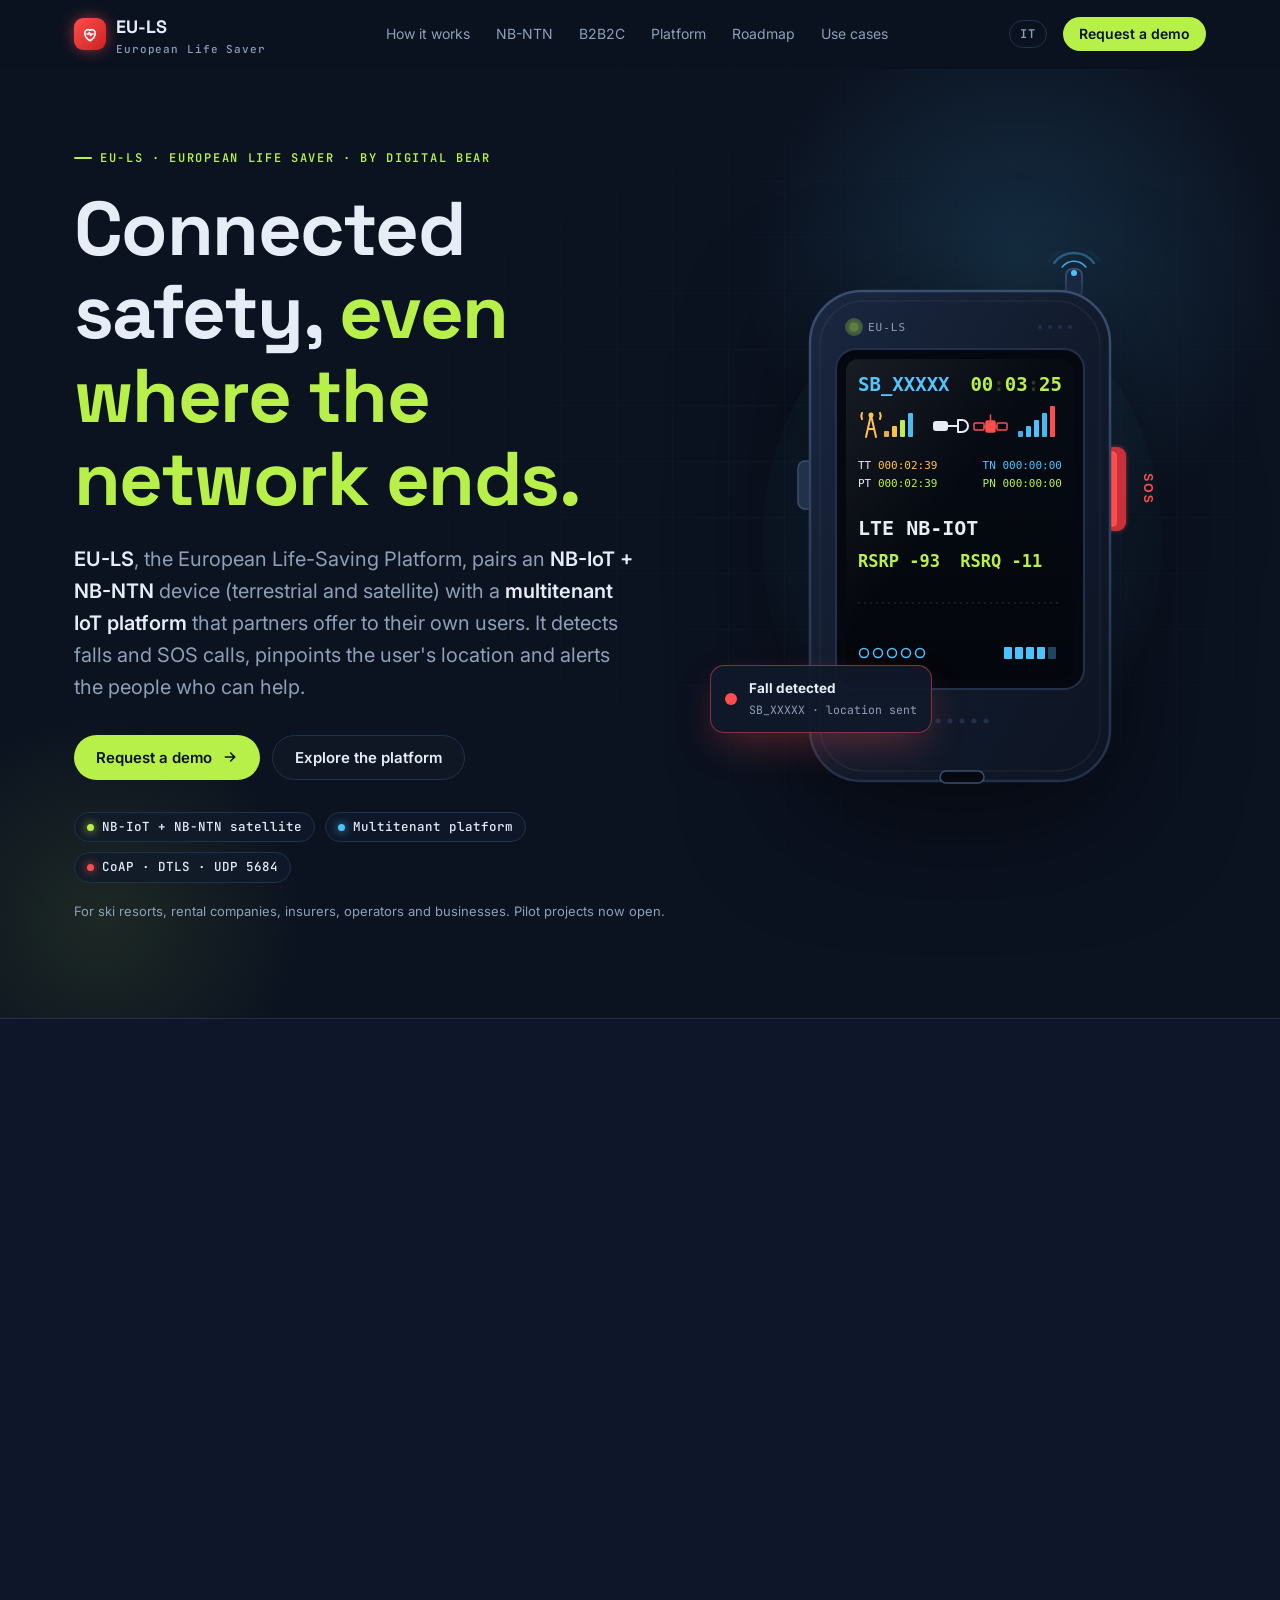
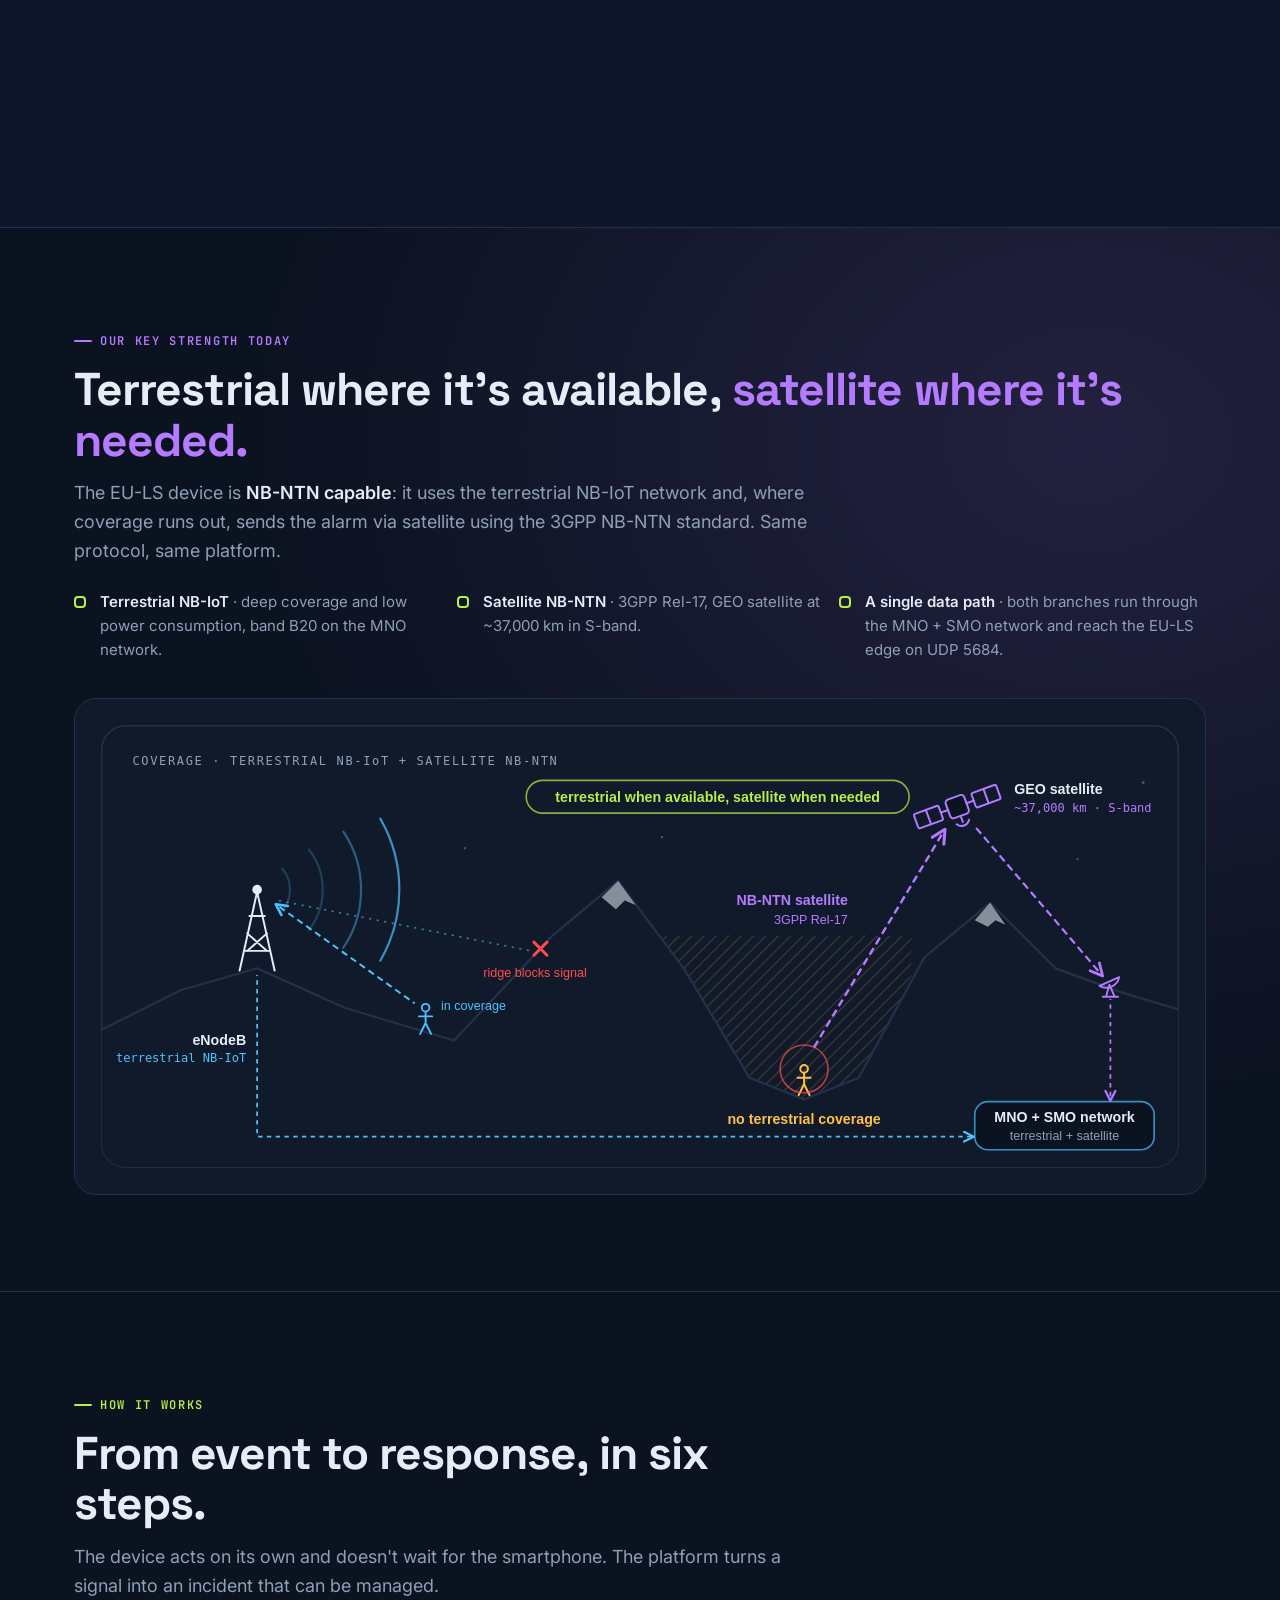
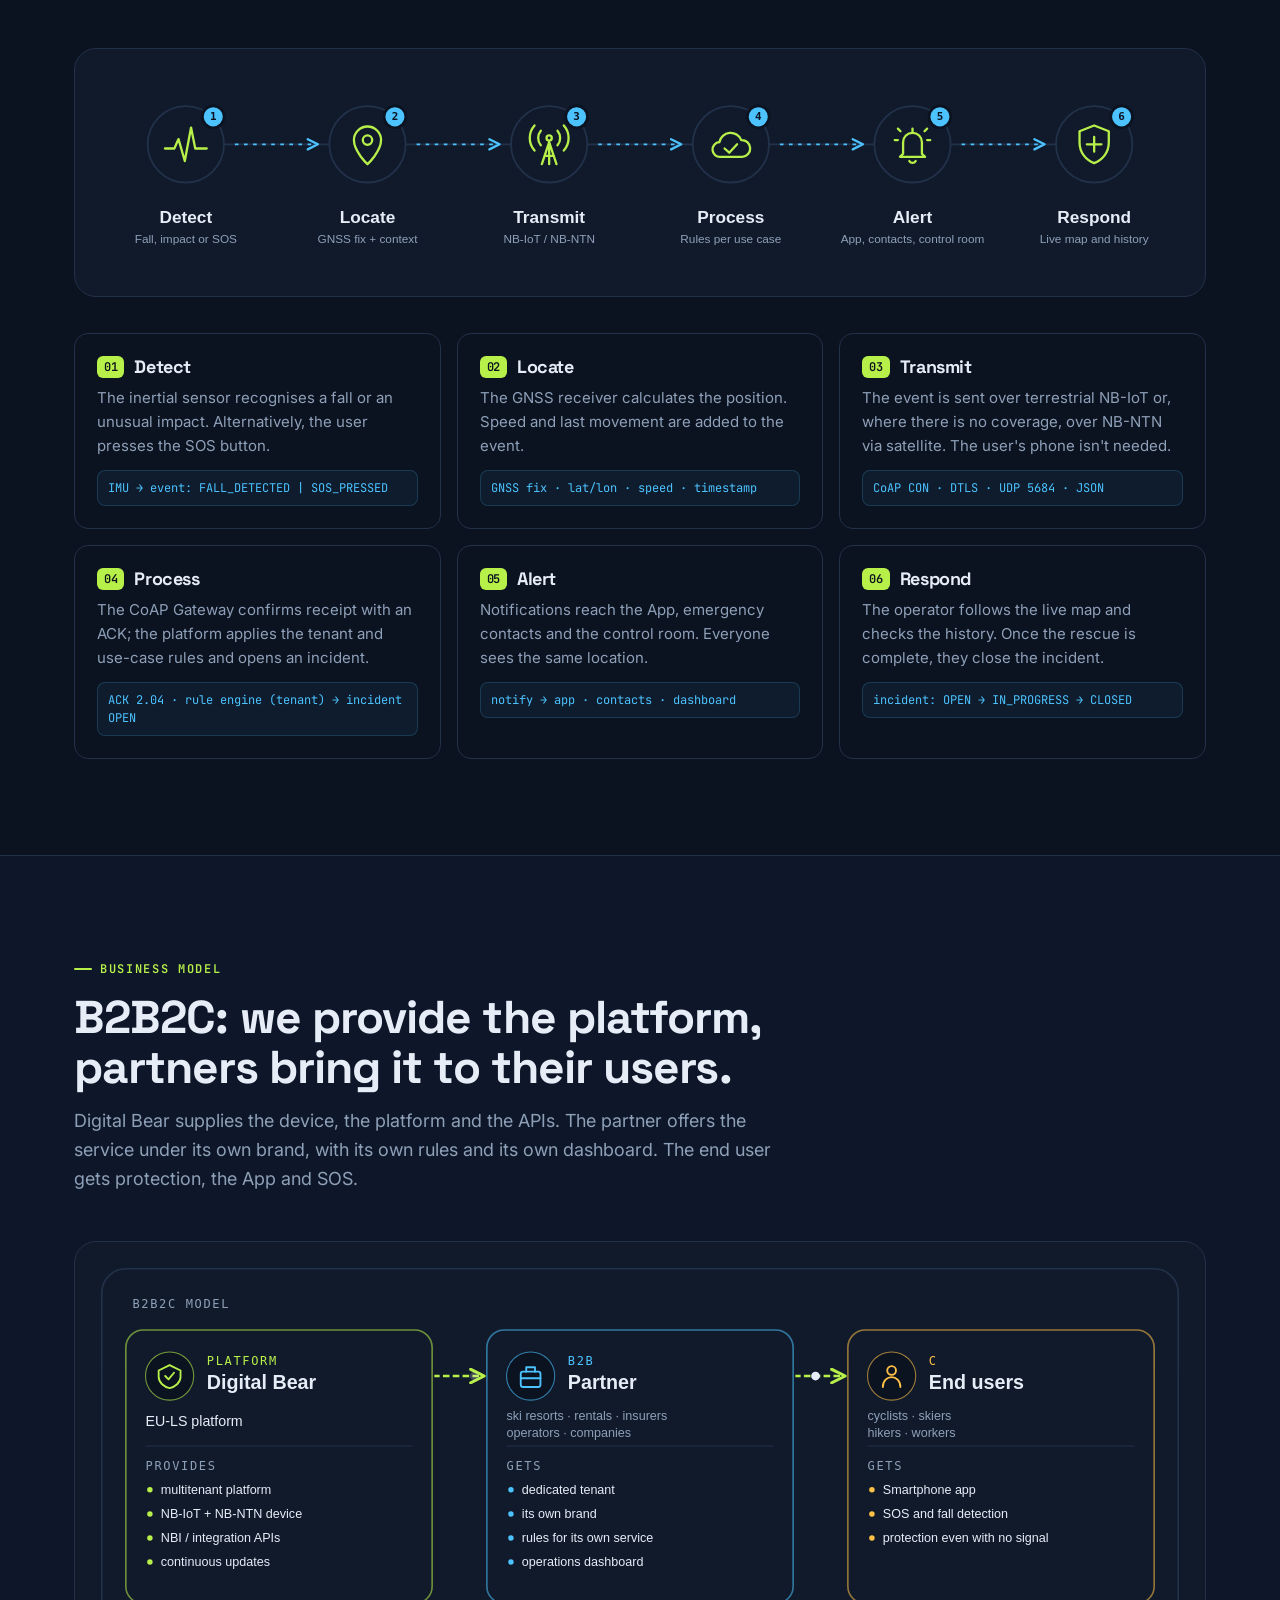
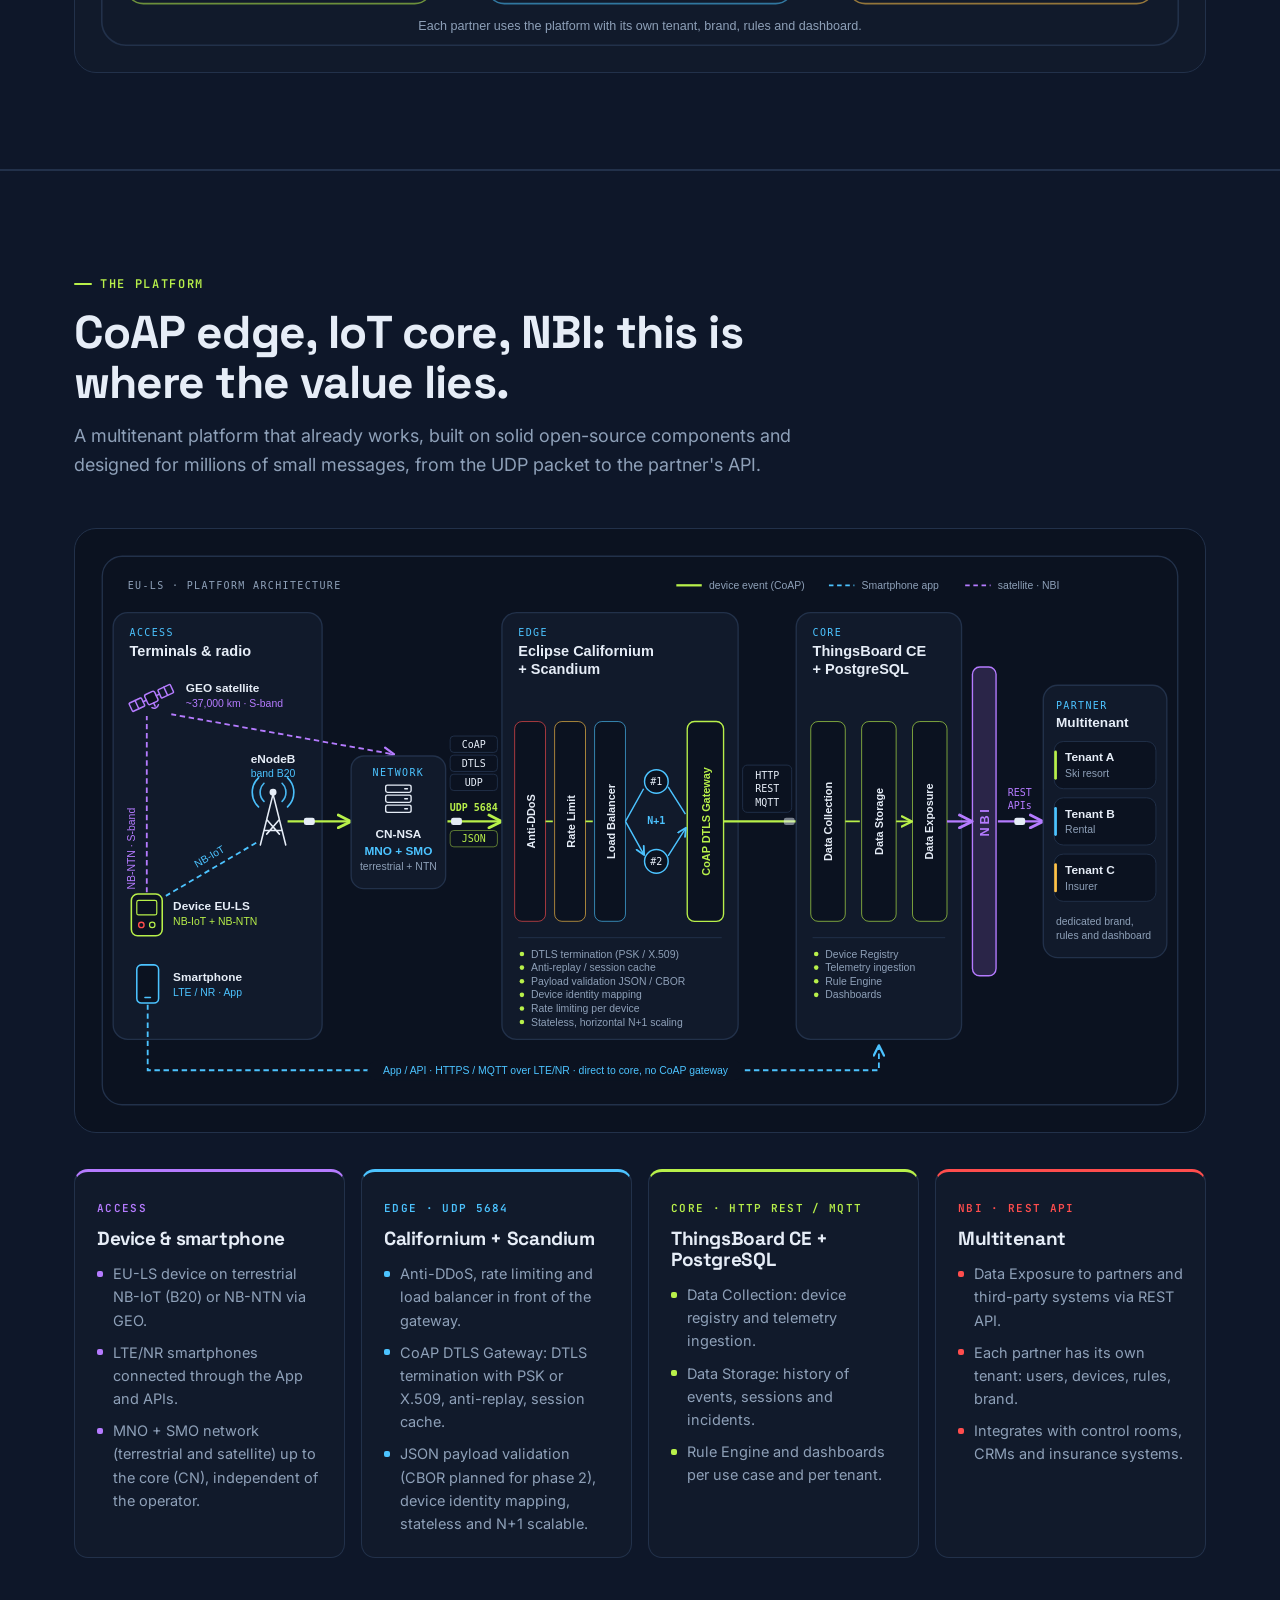
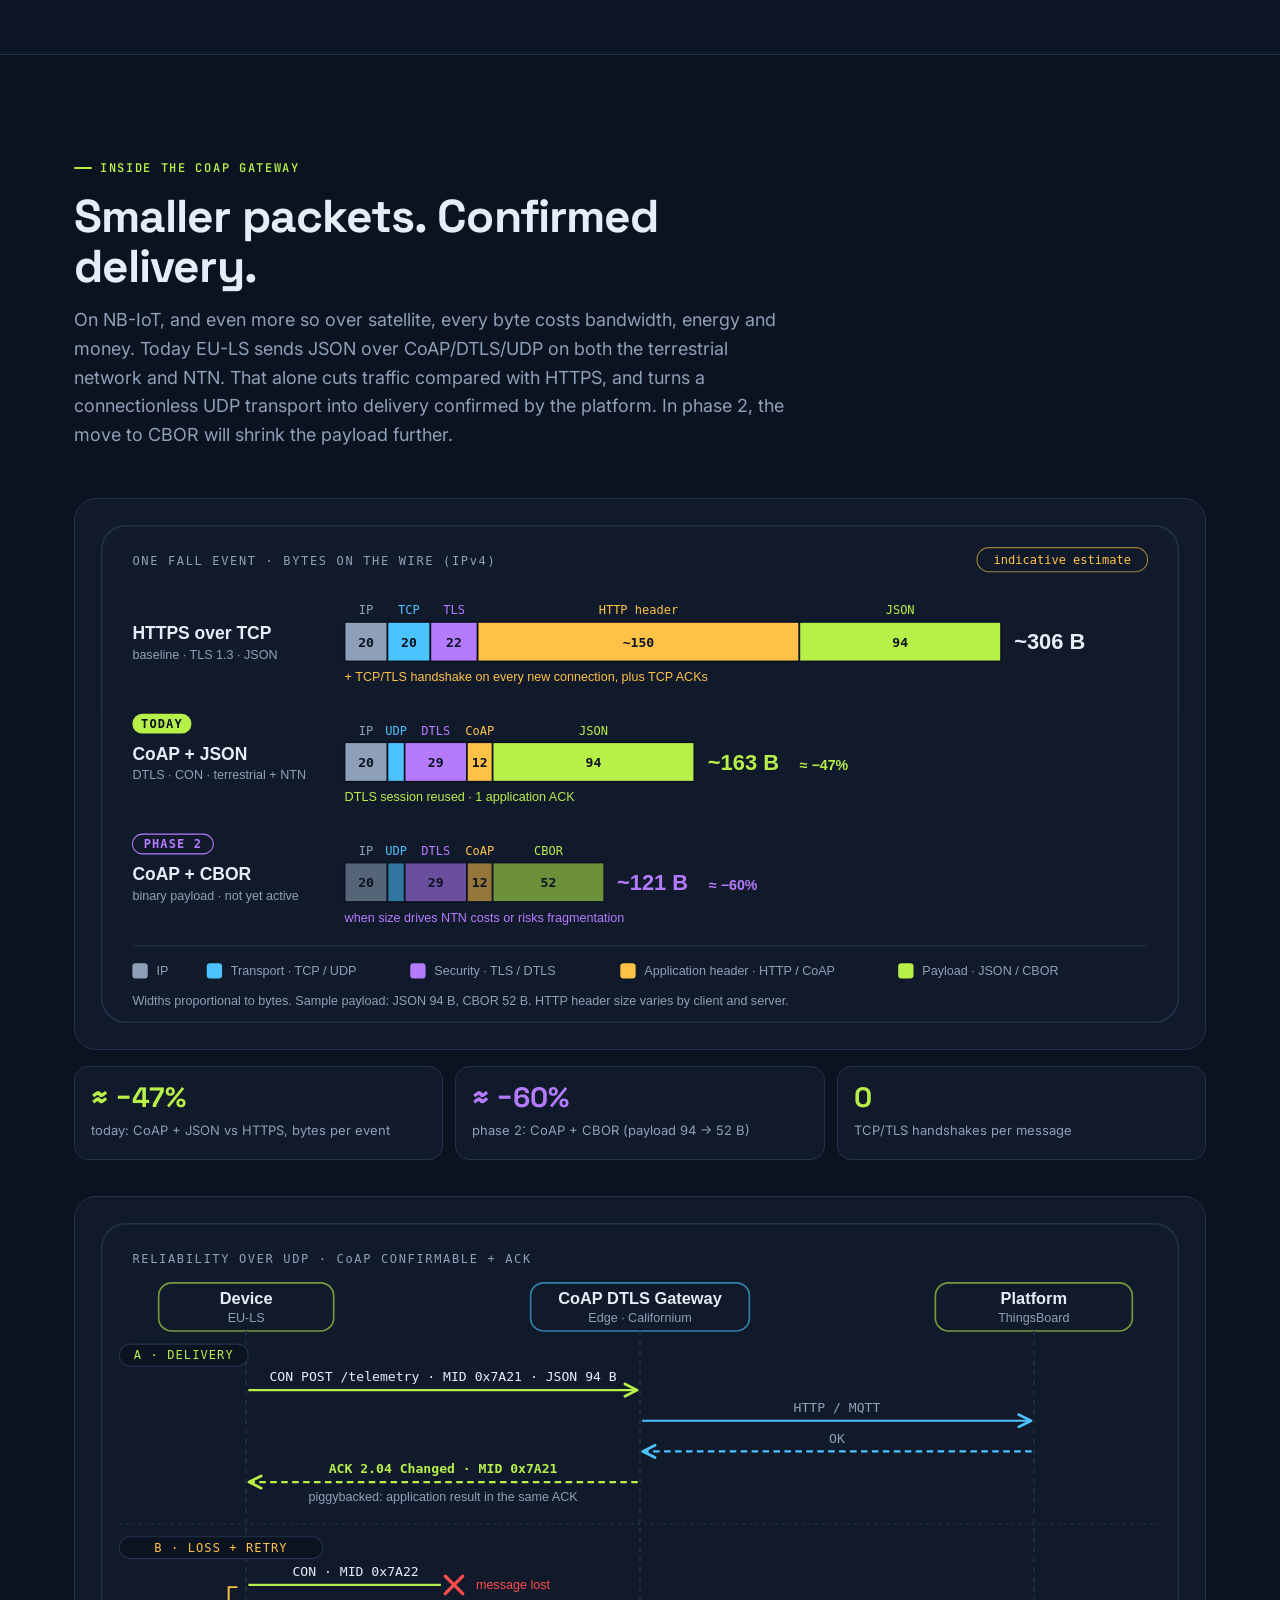
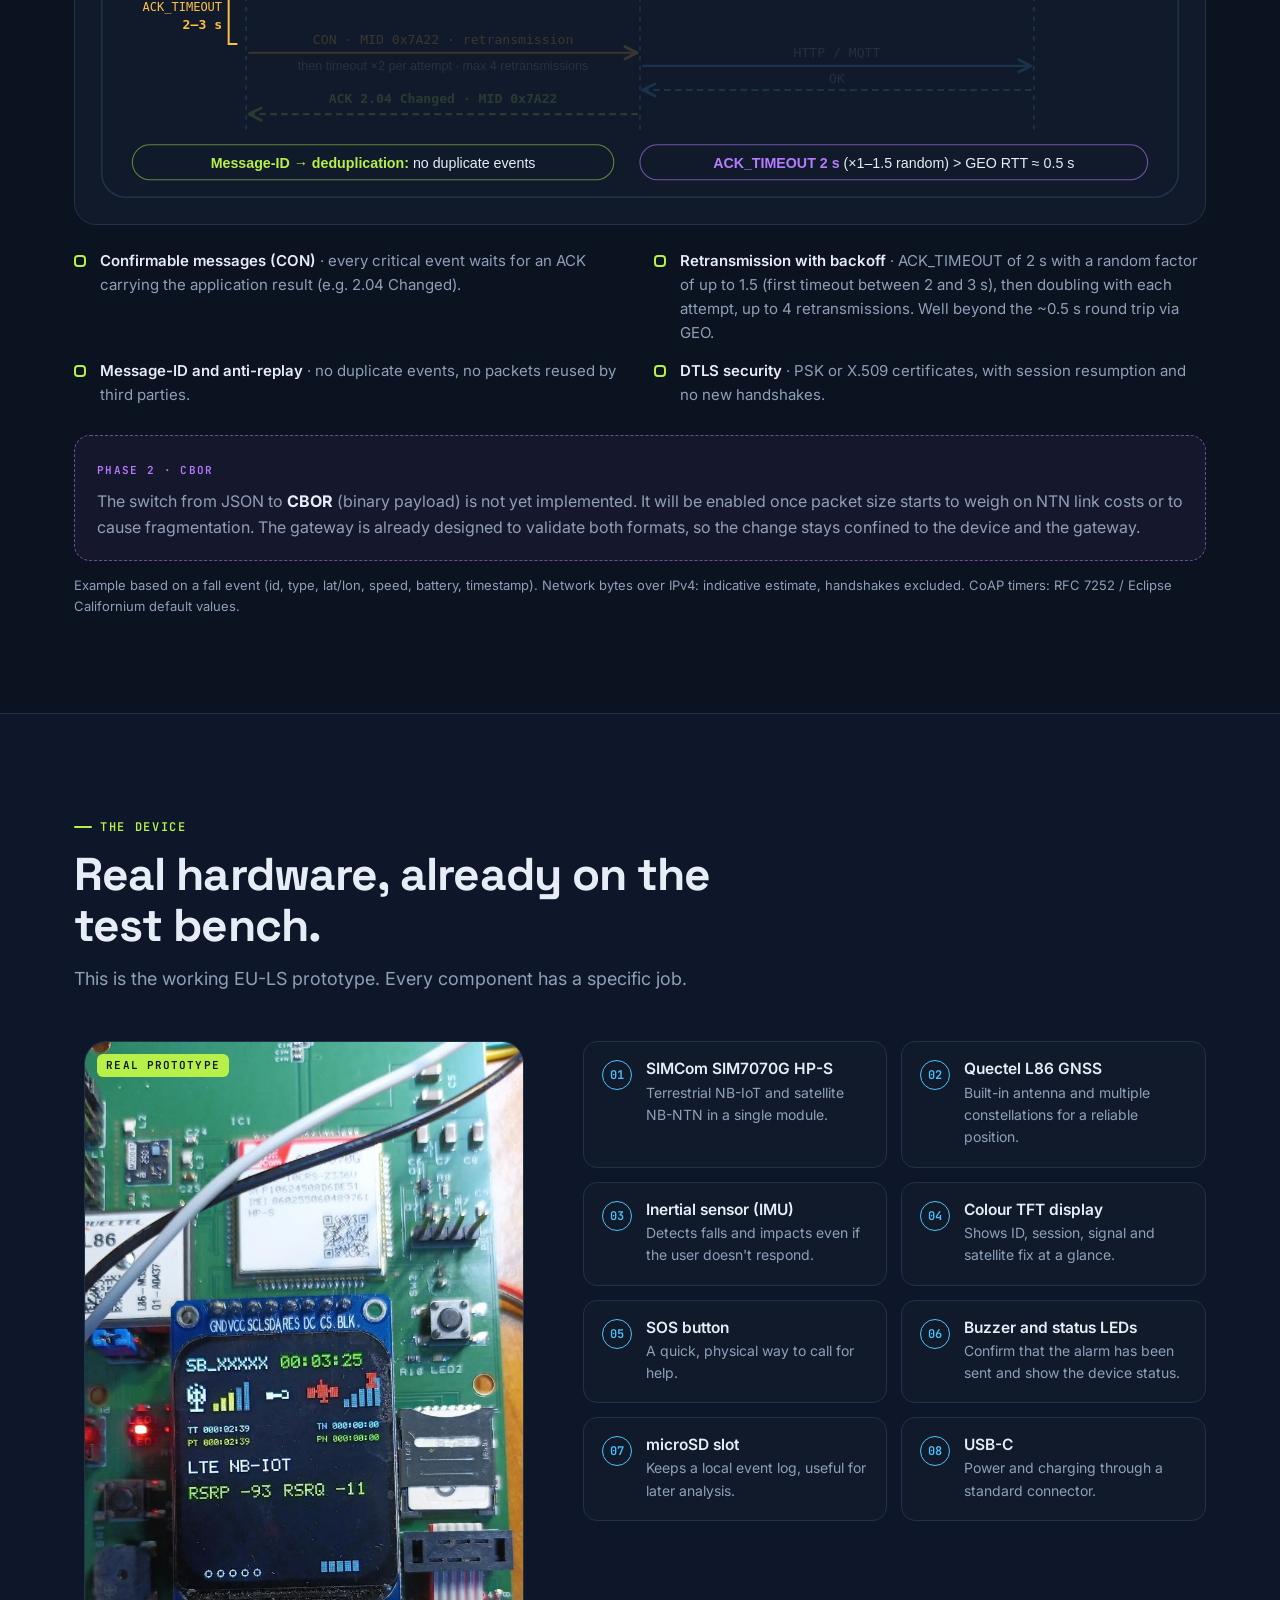
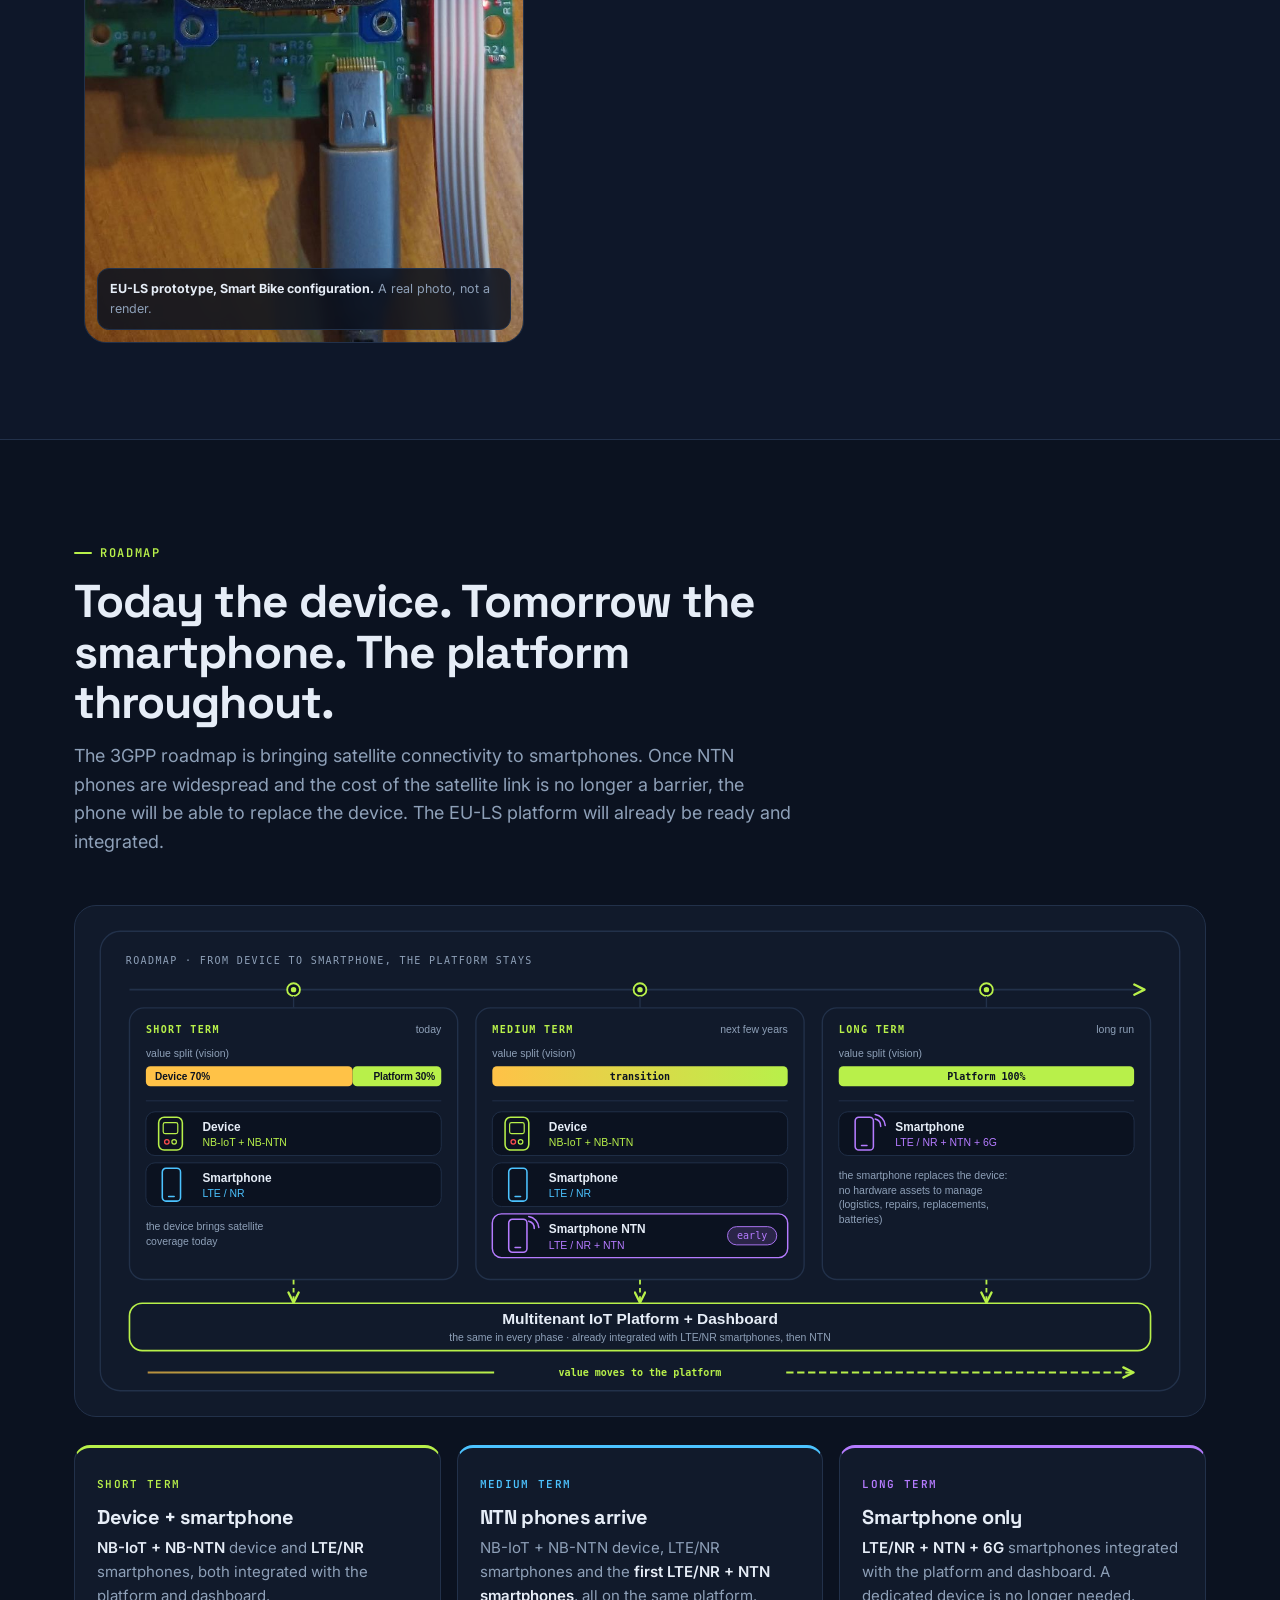
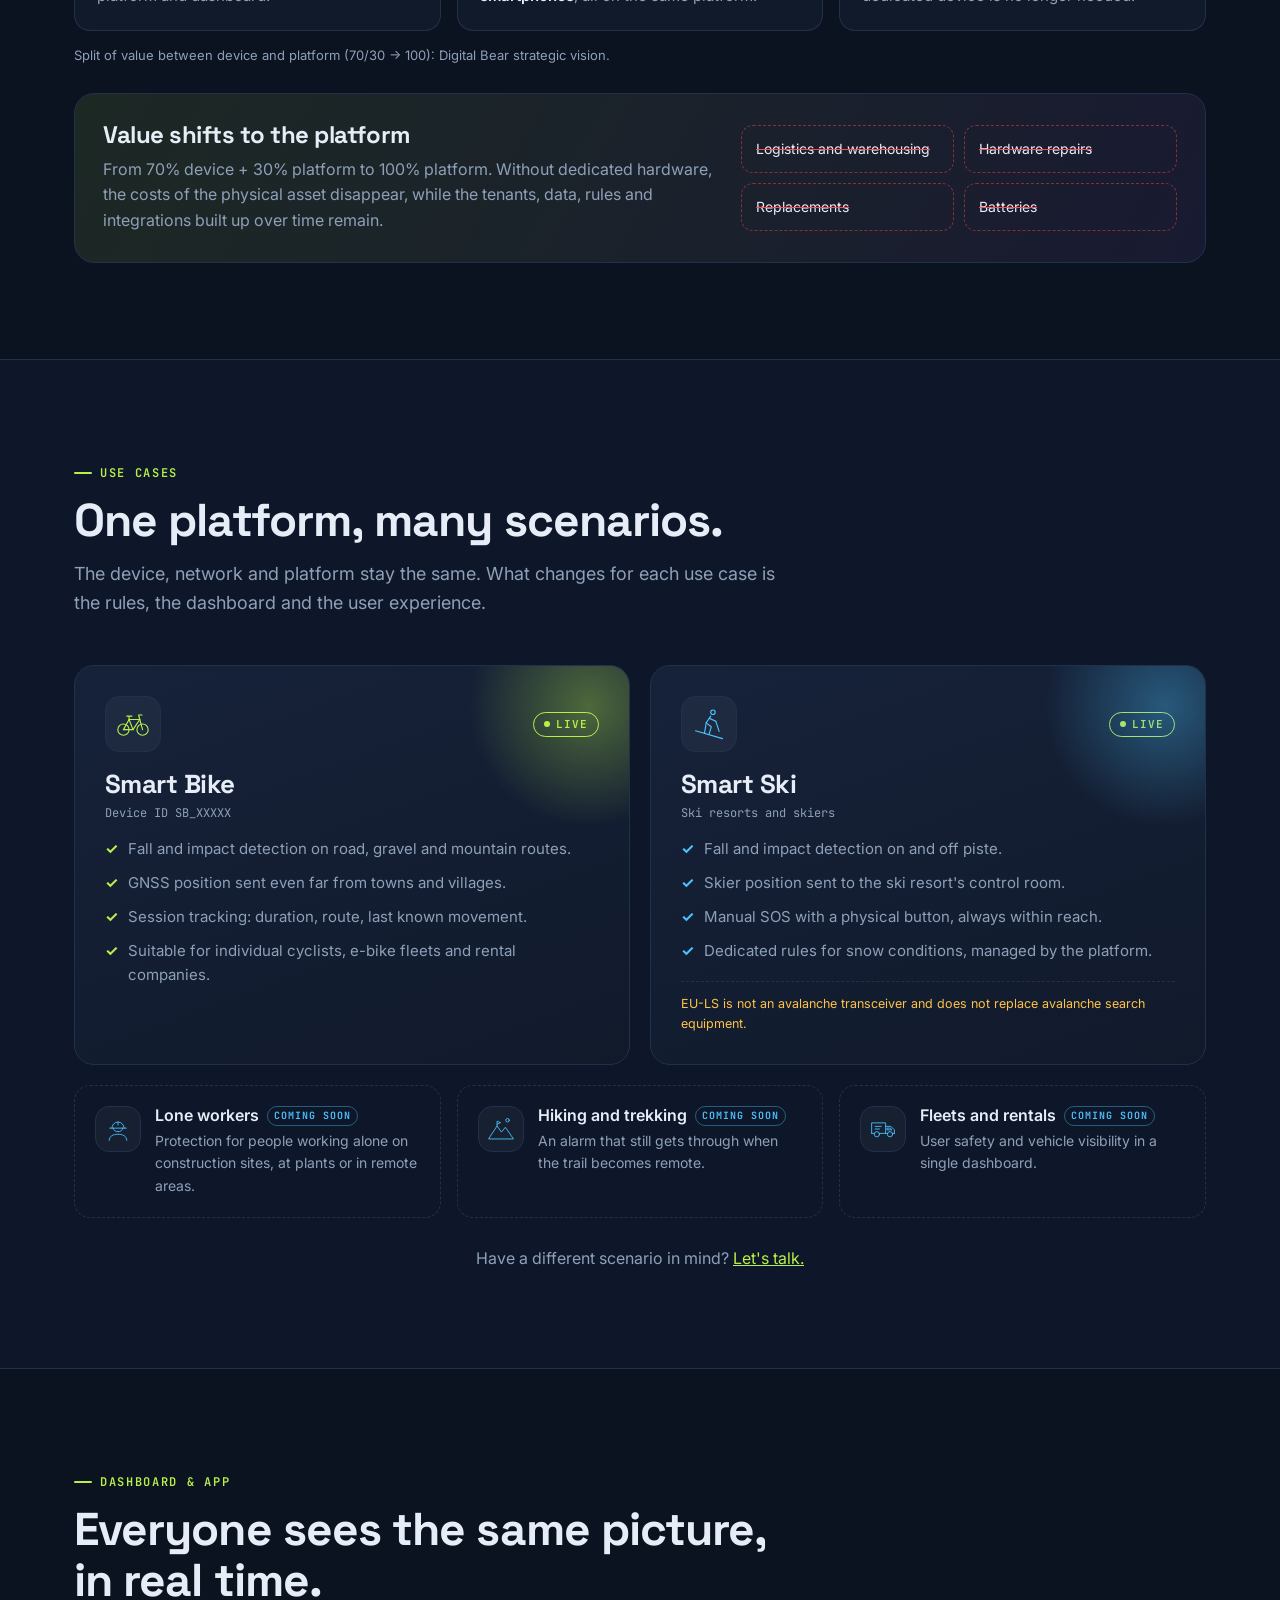
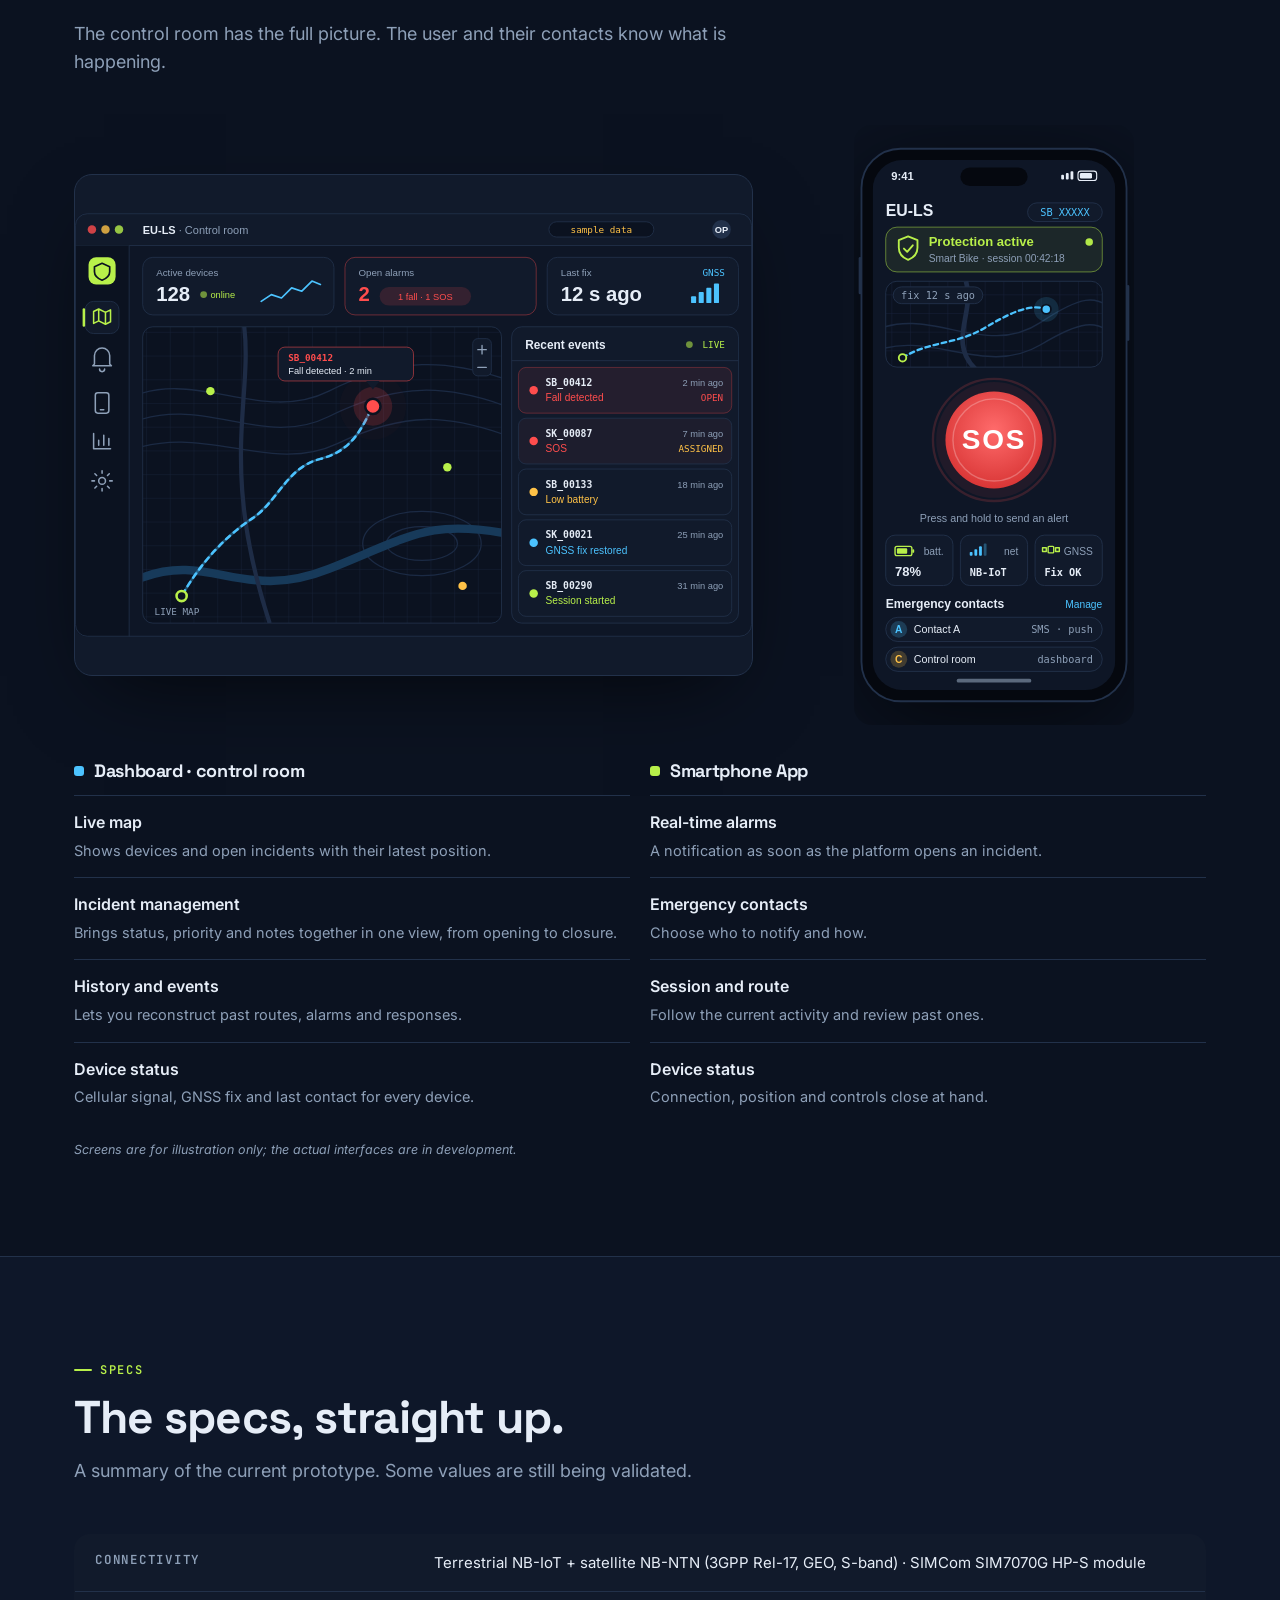
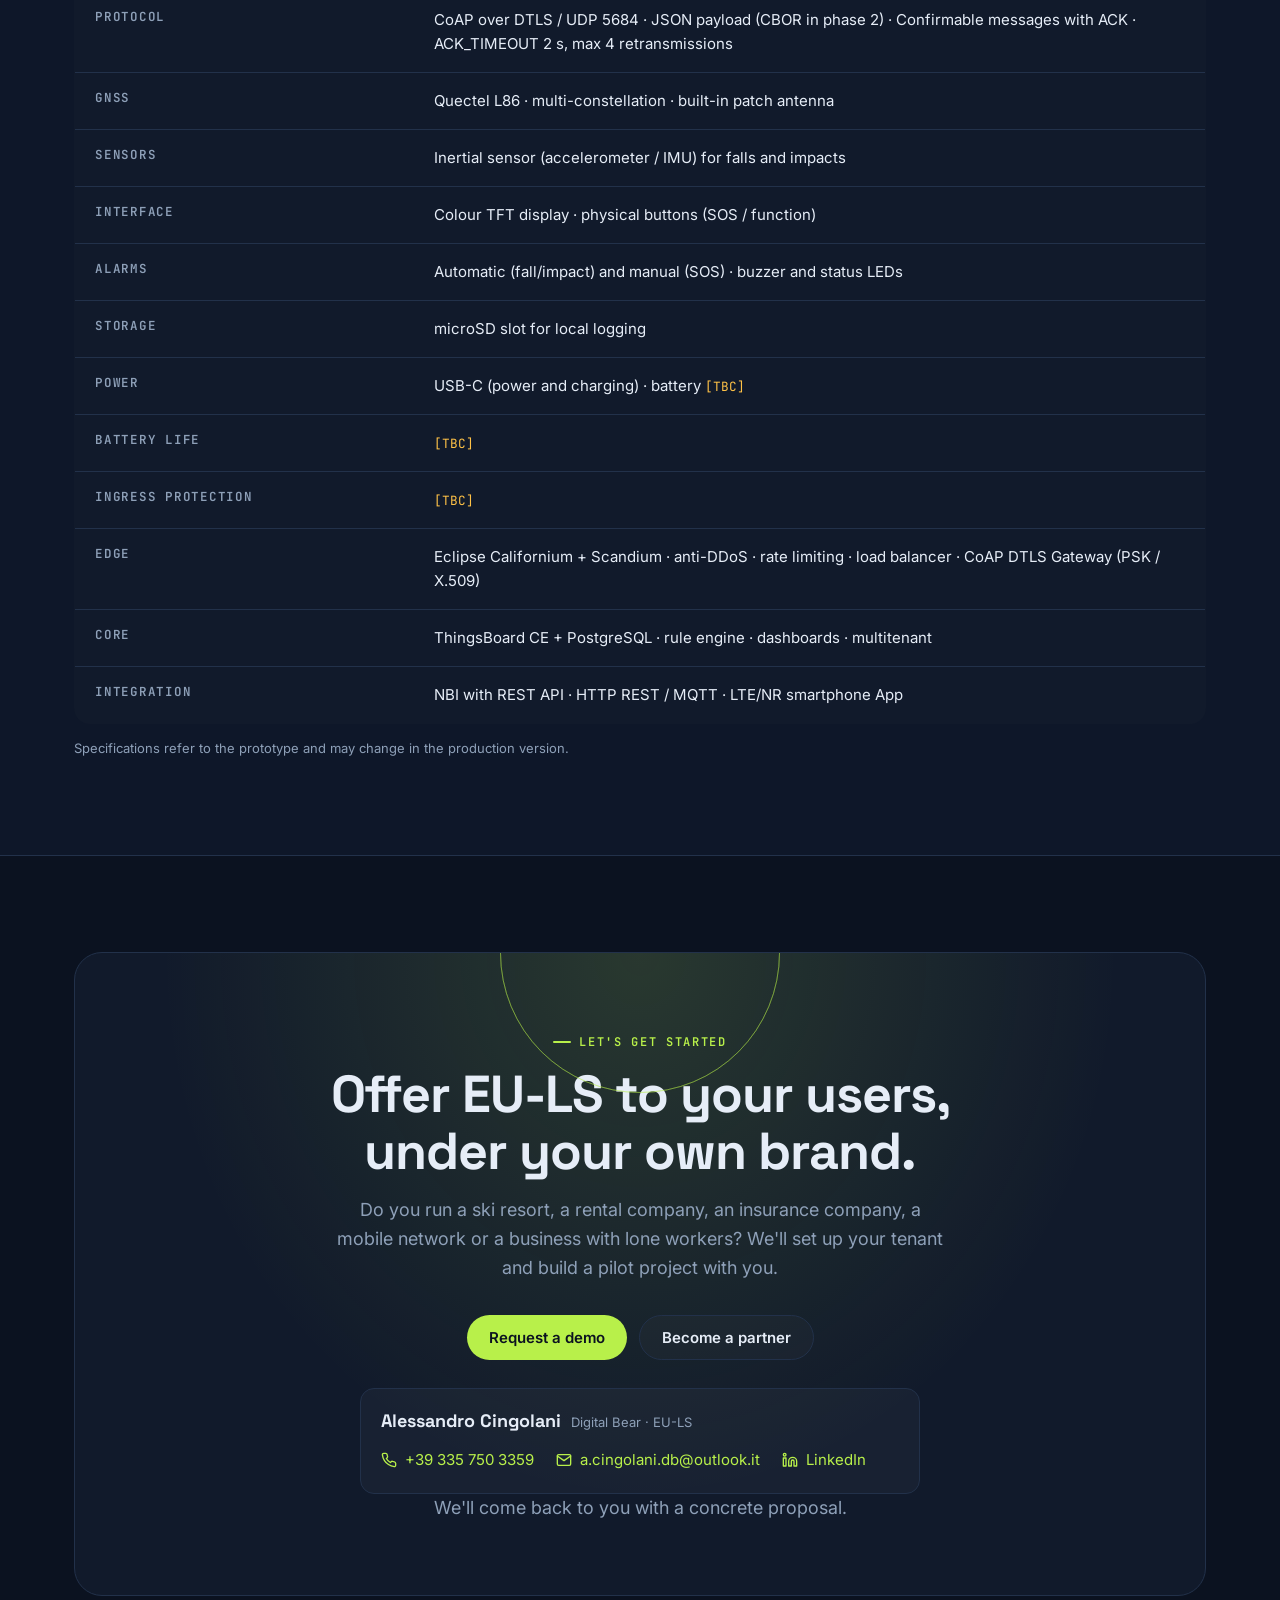
==== lifesaver/en/index.html @ c8e75e7a "Add English version of the EU-LS landing page lifesaver/en/index.html with translated copy and lifes" ====
<!doctype html>
<html lang="en">
<head>
<meta charset="utf-8">
<meta name="viewport" content="width=device-width, initial-scale=1">
<title>EU-LS European Life Saver</title>
<meta name="description" content="EU-LS · European Life Saver by Digital Bear: the European Life-Saving Platform, a B2B2C safety service with an NB-IoT + NB-NTN satellite device and a multitenant IoT platform with a CoAP Gateway.">
<link rel="alternate" hreflang="it" href="../">
<link rel="preconnect" href="https://fonts.googleapis.com">
<link rel="preconnect" href="https://fonts.gstatic.com" crossorigin>
<link href="https://fonts.googleapis.com/css2?family=Inter:wght@400;500;600&family=JetBrains+Mono:wght@400;600&family=Space+Grotesk:wght@500;600;700&display=swap" rel="stylesheet">
<style>
:root{
  --bg:#0B1220; --bg2:#0E1729; --surface:#111A2B; --surface2:#16223A;
  --line:#22314A; --text:#E6EDF7; --muted:#8EA0B8;
  --lime:#B8F04A; --sky:#4CC3FF; --violet:#B57BFF; --red:#FF4D4D; --amber:#FFC247;
  --r:16px; --max:1180px;
  --f-head:'Space Grotesk',Inter,system-ui,sans-serif;
  --f-body:Inter,system-ui,-apple-system,'Segoe UI',sans-serif;
  --f-mono:'JetBrains Mono',ui-monospace,Menlo,monospace;
}
*,*::before,*::after{box-sizing:border-box}
html{scroll-behavior:smooth;-webkit-text-size-adjust:100%}
body{margin:0;background:var(--bg);color:var(--text);font:16px/1.6 var(--f-body);-webkit-font-smoothing:antialiased;overflow-x:hidden}
img{max-width:100%;display:block}
a{color:inherit}
h1,h2,h3{font-family:var(--f-head);line-height:1.1;margin:0;letter-spacing:-.02em}
p{margin:0}
.wrap{max-width:var(--max);margin:0 auto;padding:0 24px}
@media (max-width:640px){.wrap{padding:0 16px}}
section{padding:96px 0;position:relative}
@media (max-width:640px){section{padding:64px 0}}
.eyebrow{display:inline-flex;align-items:center;gap:8px;font:600 12px/1 var(--f-mono);letter-spacing:.14em;text-transform:uppercase;color:var(--lime)}
.eyebrow::before{content:"";width:18px;height:2px;background:currentColor;border-radius:2px}
.sec-head{max-width:720px;margin-bottom:48px}
.sec-head h2{font-size:clamp(30px,4.2vw,46px);margin:14px 0 14px}
.sec-head p{color:var(--muted);font-size:18px}
.mono{font-family:var(--f-mono)}
.tbc{color:var(--amber);font-family:var(--f-mono);font-size:.85em;white-space:nowrap}

/* buttons */
.btn{display:inline-flex;align-items:center;gap:10px;padding:14px 22px;border-radius:999px;font:600 15px/1 var(--f-body);text-decoration:none;transition:transform .15s ease,box-shadow .2s ease,background .2s}
.btn:hover{transform:translateY(-1px)}
.btn-primary{background:var(--lime);color:#0B1220;box-shadow:0 0 0 0 rgba(184,240,74,.5)}
.btn-primary:hover{box-shadow:0 8px 30px -6px rgba(184,240,74,.55)}
.btn-ghost{border:1px solid var(--line);color:var(--text);background:rgba(255,255,255,.02)}
.btn-ghost:hover{border-color:var(--sky);color:var(--sky)}

/* nav */
.nav{position:sticky;top:0;z-index:50;background:rgba(11,18,32,.78);backdrop-filter:blur(12px);-webkit-backdrop-filter:blur(12px);border-bottom:1px solid transparent;transition:border-color .2s}
.nav.scrolled{border-bottom-color:var(--line)}
.nav .wrap{display:flex;align-items:center;justify-content:space-between;height:68px;gap:16px}
.brand{display:flex;align-items:center;gap:10px;text-decoration:none;font-family:var(--f-head);font-weight:700;font-size:18px}
.brand-mark{width:32px;height:32px;border-radius:9px;background:linear-gradient(135deg,var(--red),#c22);display:grid;place-items:center;box-shadow:0 0 18px -4px var(--red)}
.brand small{display:block;font:500 11px/1 var(--f-mono);color:var(--muted);letter-spacing:.08em;margin-top:3px}
.nav-links{display:flex;gap:26px;font-size:14px;color:var(--muted)}
.nav-links a{text-decoration:none}.nav-links a:hover{color:var(--text)}
@media (max-width:900px){.nav-links{display:none}}
.nav .btn{padding:10px 16px;font-size:14px}

/* hero */
.hero{padding:72px 0 96px;overflow:hidden}
.hero::before{content:"";position:absolute;inset:-20% -10% auto auto;width:780px;height:780px;background:radial-gradient(closest-side,rgba(76,195,255,.16),transparent 70%);pointer-events:none}
.hero::after{content:"";position:absolute;left:-200px;bottom:-200px;width:600px;height:600px;background:radial-gradient(closest-side,rgba(184,240,74,.10),transparent 70%);pointer-events:none}
.grid-bg{position:absolute;inset:0;background-image:linear-gradient(var(--line) 1px,transparent 1px),linear-gradient(90deg,var(--line) 1px,transparent 1px);background-size:56px 56px;opacity:.22;mask-image:radial-gradient(ellipse at 70% 40%,#000 0%,transparent 65%);-webkit-mask-image:radial-gradient(ellipse at 70% 40%,#000 0%,transparent 65%);pointer-events:none}
.hero .wrap{display:grid;grid-template-columns:1.1fr .9fr;gap:48px;align-items:center;position:relative;z-index:1}
@media (max-width:900px){.hero .wrap{grid-template-columns:1fr}}
.hero h1{font-size:clamp(40px,6.4vw,76px);margin:20px 0 22px}
.hero h1 em{font-style:normal;color:var(--lime)}
.hero .lead{font-size:clamp(17px,1.6vw,20px);color:var(--muted);max-width:560px}
.cta-row{display:flex;flex-wrap:wrap;gap:12px;margin-top:32px}
.chips{display:flex;flex-wrap:wrap;gap:10px;margin-top:32px}
.chip{display:inline-flex;align-items:center;gap:8px;padding:8px 12px;border:1px solid var(--line);border-radius:999px;font:500 12.5px/1 var(--f-mono);color:var(--text);background:rgba(17,26,43,.7)}
.chip i{width:7px;height:7px;border-radius:50%;background:var(--lime);box-shadow:0 0 10px var(--lime)}
.chip:nth-child(2) i{background:var(--sky);box-shadow:0 0 10px var(--sky)}
.chip:nth-child(3) i{background:var(--red);box-shadow:0 0 10px var(--red)}
.micro{margin-top:18px;font-size:13px;color:var(--muted)}
.hero-visual{position:relative;display:flex;justify-content:center}
.hero-visual img{width:min(420px,100%);filter:drop-shadow(0 30px 60px rgba(0,0,0,.55));animation:float 6s ease-in-out infinite}
@keyframes float{0%,100%{transform:translateY(0)}50%{transform:translateY(-10px)}}
.alert-toast{position:absolute;left:-8px;bottom:14%;background:rgba(17,26,43,.92);border:1px solid rgba(255,77,77,.5);border-radius:14px;padding:12px 14px;display:flex;gap:12px;align-items:center;box-shadow:0 16px 40px -10px rgba(255,77,77,.35);font-size:13px;max-width:250px;animation:toast 7s ease-in-out infinite}
.alert-toast b{display:block;font-size:13.5px}
.alert-toast span{color:var(--muted);font-family:var(--f-mono);font-size:11.5px}
.alert-dot{flex:none;width:12px;height:12px;border-radius:50%;background:var(--red);box-shadow:0 0 0 0 rgba(255,77,77,.7);animation:ping 1.6s infinite}
@keyframes ping{0%{box-shadow:0 0 0 0 rgba(255,77,77,.7)}100%{box-shadow:0 0 0 14px rgba(255,77,77,0)}}
@keyframes toast{0%,12%{opacity:0;transform:translateY(10px)}20%,85%{opacity:1;transform:none}100%{opacity:0}}
@media (max-width:900px){.alert-toast{left:0}}
@media (prefers-reduced-motion:reduce){*{animation:none!important;transition:none!important}html{scroll-behavior:auto}}

/* problem */
.problem{background:var(--bg2);border-top:1px solid var(--line);border-bottom:1px solid var(--line)}
.cards3{display:grid;grid-template-columns:repeat(3,1fr);gap:20px}
@media (max-width:900px){.cards3{grid-template-columns:1fr}}
.card{background:var(--surface);border:1px solid var(--line);border-radius:var(--r);padding:28px;position:relative;overflow:hidden}
.scenario .num{font:600 12px/1 var(--f-mono);color:var(--muted)}
.scenario h3{font-size:21px;margin:14px 0 10px}
.scenario p{color:var(--muted)}
.scenario .bar{position:absolute;left:0;top:0;height:3px;width:100%;background:linear-gradient(90deg,var(--red),transparent)}
.closing{margin-top:40px;font-family:var(--f-head);font-size:clamp(20px,2.4vw,26px);max-width:760px}
.closing span{color:var(--lime)}

/* flow */
.flow-figure{background:var(--surface);border:1px solid var(--line);border-radius:22px;padding:28px 20px;margin-bottom:36px}
.flow-figure .h{display:block}.flow-figure .v{display:none;width:100%;height:auto;max-width:360px;margin:0 auto}
.flow-figure img{width:100%;height:auto}
@media (max-width:760px){.flow-figure .h{display:none}.flow-figure .v{display:block}}
.steps{display:grid;grid-template-columns:repeat(3,1fr);gap:16px;counter-reset:s}
@media (max-width:900px){.steps{grid-template-columns:repeat(2,1fr)}}
@media (max-width:560px){.steps{grid-template-columns:1fr}}
.step{padding:22px;background:transparent;border:1px solid var(--line);border-radius:14px;transition:border-color .2s,background .2s}
.step:hover{border-color:rgba(184,240,74,.45);background:rgba(184,240,74,.03)}
.step h3{font-size:18px;display:flex;align-items:center;gap:10px;margin-bottom:8px}
.step h3::before{counter-increment:s;content:"0" counter(s);font:600 12px/1 var(--f-mono);color:#0B1220;background:var(--lime);padding:5px 7px;border-radius:6px}
.step p{color:var(--muted);font-size:15px}
.step code{display:block;margin-top:12px;font:12px/1.5 var(--f-mono);color:var(--sky);background:rgba(76,195,255,.06);border:1px solid rgba(76,195,255,.18);padding:8px 10px;border-radius:8px;overflow-wrap:anywhere}

/* architecture */
.arch{background:var(--bg2);border-top:1px solid var(--line);border-bottom:1px solid var(--line)}
.arch-figure{background:var(--bg);border:1px solid var(--line);border-radius:22px;padding:20px;overflow-x:auto;margin-bottom:36px}
.arch-figure img{min-width:760px;width:100%;height:auto}
.scroll-hint{display:none;font:12px var(--f-mono);color:var(--muted);margin:-24px 0 28px}
@media (max-width:800px){.scroll-hint{display:block}}
.layers{display:grid;grid-template-columns:repeat(4,1fr);gap:16px}
@media (max-width:1000px){.layers{grid-template-columns:repeat(2,1fr)}}
@media (max-width:560px){.layers{grid-template-columns:1fr}}
.layer{padding:22px;border-radius:14px;background:var(--surface);border:1px solid var(--line);border-top:3px solid var(--c,var(--lime))}
.layer .lvl{font:600 11px/1 var(--f-mono);letter-spacing:.12em;color:var(--c,var(--lime))}
.layer h3{font-size:19px;margin:10px 0 12px}
.layer ul{margin:0;padding:0;list-style:none;display:grid;gap:9px}
.layer li{font-size:14.5px;color:var(--muted);padding-left:16px;position:relative}
.layer li::before{content:"";position:absolute;left:0;top:.6em;width:6px;height:6px;border-radius:2px;background:var(--c,var(--lime))}

/* device */
.device-grid{display:grid;grid-template-columns:.85fr 1.15fr;gap:48px;align-items:start}
@media (max-width:900px){.device-grid{grid-template-columns:1fr}}
.photo{position:relative;border-radius:22px;overflow:hidden;border:1px solid var(--line);background:var(--surface);max-width:440px;margin:0 auto}
.photo img{width:100%;aspect-ratio:844/900;object-fit:cover;object-position:center 30%}
.photo figcaption{position:absolute;left:12px;right:12px;bottom:12px;background:rgba(11,18,32,.85);backdrop-filter:blur(6px);border:1px solid var(--line);border-radius:12px;padding:10px 12px;font-size:12.5px;color:var(--muted)}
.photo figcaption b{color:var(--text)}
.photo .tag{position:absolute;top:12px;left:12px;font:600 11px/1 var(--f-mono);letter-spacing:.1em;background:var(--lime);color:#0B1220;padding:6px 9px;border-radius:6px}
.callouts{display:grid;grid-template-columns:repeat(2,1fr);gap:14px}
@media (max-width:560px){.callouts{grid-template-columns:1fr}}
.callout{display:flex;gap:14px;padding:18px;border:1px solid var(--line);border-radius:14px;background:var(--surface)}
.callout .n{flex:none;width:30px;height:30px;border-radius:50%;border:1px solid var(--sky);color:var(--sky);display:grid;place-items:center;font:600 12px var(--f-mono)}
.callout h3{font-size:15.5px;margin-bottom:4px;font-family:var(--f-body);font-weight:600;letter-spacing:0}
.callout p{font-size:14px;color:var(--muted)}

/* use cases */
.usecases{background:var(--bg2);border-top:1px solid var(--line);border-bottom:1px solid var(--line)}
.uc-grid{display:grid;grid-template-columns:1fr 1fr;gap:20px}
@media (max-width:900px){.uc-grid{grid-template-columns:1fr}}
.uc{padding:30px;border-radius:20px;background:linear-gradient(160deg,var(--surface2),var(--surface));border:1px solid var(--line);position:relative;overflow:hidden}
.uc::after{content:"";position:absolute;right:-80px;top:-80px;width:240px;height:240px;border-radius:50%;background:radial-gradient(closest-side,var(--glow),transparent);opacity:.35}
.uc-top{display:flex;align-items:center;justify-content:space-between;gap:12px;margin-bottom:18px}
.uc-icon{width:56px;height:56px;border-radius:14px;display:grid;place-items:center;background:rgba(255,255,255,.04);border:1px solid var(--line);color:var(--accent)}
.uc-icon svg{width:36px;height:36px}
.badge{font:600 11px/1 var(--f-mono);letter-spacing:.1em;padding:6px 10px;border-radius:999px;border:1px solid currentColor;color:var(--lime);display:inline-flex;align-items:center;gap:6px}
.badge::before{content:"";width:6px;height:6px;border-radius:50%;background:currentColor;animation:ping2 2s infinite}
@keyframes ping2{50%{opacity:.3}}
.uc h3{font-size:26px;margin-bottom:6px}
.uc .id{font:12px var(--f-mono);color:var(--muted);margin-bottom:16px}
.uc ul{margin:0;padding:0;list-style:none;display:grid;gap:10px}
.uc li{display:flex;gap:10px;color:var(--muted);font-size:15px}
.uc li::before{content:"✓";color:var(--accent);font-weight:700;flex:none}
.uc .note{margin-top:18px;font-size:12.5px;color:var(--amber);border-top:1px dashed var(--line);padding-top:12px}
.next-grid{display:grid;grid-template-columns:repeat(3,1fr);gap:16px;margin-top:20px}
@media (max-width:900px){.next-grid{grid-template-columns:1fr}}
.next{display:flex;gap:14px;align-items:flex-start;padding:20px;border:1px dashed var(--line);border-radius:16px;color:var(--muted)}
.next .uc-icon{width:46px;height:46px;flex:none;color:var(--sky)}.next .uc-icon svg{width:28px;height:28px}
.next h3{font-size:16px;color:var(--text);font-family:var(--f-body);font-weight:600;letter-spacing:0;margin-bottom:4px;display:flex;gap:8px;align-items:center;flex-wrap:wrap}
.next h3 small{font:600 10px/1 var(--f-mono);letter-spacing:.1em;color:var(--sky);border:1px solid rgba(76,195,255,.4);padding:4px 6px;border-radius:999px}
.next p{font-size:14px}
.ask{margin-top:28px;text-align:center;color:var(--muted)}
.ask a{color:var(--lime)}

/* dashboard & app */
.ui-grid{display:grid;grid-template-columns:1.6fr 1fr;gap:28px;align-items:center}
@media (max-width:900px){.ui-grid{grid-template-columns:1fr}}
.ui-shot{border-radius:18px;overflow:hidden;border:1px solid var(--line);background:var(--surface);box-shadow:0 30px 80px -30px rgba(0,0,0,.7)}
.ui-shot.app{max-width:280px;margin:0 auto;border:none;background:none;box-shadow:none}
.ui-shot.app img{filter:drop-shadow(0 24px 48px rgba(0,0,0,.6))}
.feat-cols{display:grid;grid-template-columns:1fr 1fr;gap:20px;margin-top:36px}
@media (max-width:760px){.feat-cols{grid-template-columns:1fr}}
.feat-col h3{font-size:18px;margin-bottom:14px;display:flex;align-items:center;gap:10px}
.feat-col h3 i{width:10px;height:10px;border-radius:3px;background:var(--c)}
.feat{padding:14px 0;border-top:1px solid var(--line)}
.feat b{display:block;font-weight:600;margin-bottom:2px}
.feat span{color:var(--muted);font-size:14.5px}
.disclaimer{margin-top:16px;font-size:12.5px;color:var(--muted);font-style:italic}

/* specs */
.specs{background:var(--bg2);border-top:1px solid var(--line);border-bottom:1px solid var(--line)}
.spec-table{width:100%;border-collapse:collapse;background:var(--surface);border:1px solid var(--line);border-radius:var(--r);overflow:hidden}
.spec-table th,.spec-table td{text-align:left;padding:16px 20px;border-bottom:1px solid var(--line);vertical-align:top}
.spec-table tr:last-child th,.spec-table tr:last-child td{border-bottom:none}
.spec-table th{width:30%;font:600 12.5px/1.5 var(--f-mono);letter-spacing:.06em;text-transform:uppercase;color:var(--muted);font-weight:600}
.spec-table td{font-size:15px}
@media (max-width:560px){.spec-table th,.spec-table td{display:block;width:100%;padding:12px 16px}.spec-table th{border-bottom:none;padding-bottom:0}}
.spec-note{margin-top:14px;font-size:13px;color:var(--muted)}

/* final CTA */
.final{text-align:center}
.final-box{position:relative;border-radius:28px;padding:72px 28px;background:radial-gradient(ellipse at 50% 0%,rgba(184,240,74,.14),transparent 60%),var(--surface);border:1px solid var(--line);overflow:hidden}
.final-box h2{font-size:clamp(30px,4.6vw,52px);margin:16px auto 16px;max-width:760px}
.final-box p{color:var(--muted);max-width:620px;margin:0 auto;font-size:18px}
.final-box .cta-row{justify-content:center}
.final-box .micro a{color:var(--lime)}
.contact-card{margin:28px auto 0;max-width:560px;padding:18px 20px;border:1px solid var(--line,rgba(255,255,255,.12));border-radius:14px;background:rgba(255,255,255,.03);text-align:left;position:relative}
.contact-name{display:flex;flex-wrap:wrap;align-items:baseline;gap:4px 10px;margin-bottom:12px}
.contact-name strong{font-family:"Space Grotesk",sans-serif;font-size:18px}
.contact-name span{font-size:13px;color:var(--muted)}
.contact-list{list-style:none;margin:0;padding:0;display:flex;flex-wrap:wrap;gap:10px 22px}
.contact-list a{display:inline-flex;align-items:center;gap:8px;color:var(--lime);text-decoration:none;font-size:15px;overflow-wrap:anywhere}
.contact-list a:hover{text-decoration:underline}
.contact-list svg{flex:none}
.pulse-ring{position:absolute;left:50%;top:-140px;width:280px;height:280px;margin-left:-140px;border-radius:50%;border:1px solid rgba(184,240,74,.25);animation:ring 4s ease-out infinite}
.pulse-ring:nth-child(2){animation-delay:1.3s}.pulse-ring:nth-child(3){animation-delay:2.6s}
@keyframes ring{0%{transform:scale(.4);opacity:1}100%{transform:scale(2.4);opacity:0}}

/* footer */
footer{border-top:1px solid var(--line);padding:56px 0 32px;color:var(--muted);font-size:14px}
.foot{display:grid;grid-template-columns:1.4fr repeat(4,1fr);gap:28px}
@media (max-width:900px){.foot{grid-template-columns:1fr 1fr}}
.foot h4{font:600 12px/1 var(--f-mono);letter-spacing:.12em;text-transform:uppercase;color:var(--text);margin:0 0 14px}
.foot ul{list-style:none;margin:0;padding:0;display:grid;gap:8px}
.foot a{text-decoration:none}.foot a:hover{color:var(--lime)}
.foot .tagline{margin-top:14px;max-width:280px}
.legal{margin-top:40px;padding-top:20px;border-top:1px solid var(--line);font-size:12.5px;display:flex;flex-wrap:wrap;gap:8px 20px;justify-content:space-between}

/* v2: NTN, B2B2C, CoAP, roadmap */
.ntn{background:radial-gradient(ellipse at 85% 20%,rgba(181,123,255,.14),transparent 55%),var(--bg);border-bottom:1px solid var(--line)}
.split{display:grid;grid-template-columns:1fr;gap:36px}
.split .ticks{display:grid;grid-template-columns:repeat(3,1fr);gap:16px}
@media (max-width:900px){.split .ticks{grid-template-columns:1fr}}
.split .sub{max-width:760px}
@media (max-width:900px){.split{grid-template-columns:1fr}}
.h2{font-size:clamp(30px,4.2vw,46px);margin:14px 0 14px}
.sub{color:var(--muted);font-size:18px}
.sub b,.lead b{color:var(--text);font-weight:600}
.ticks{list-style:none;margin:24px 0 0;padding:0;display:grid;gap:12px}
.ticks li{position:relative;padding-left:26px;color:var(--muted);font-size:15px}
.ticks li b{color:var(--text);font-weight:600}
.ticks li::before{content:"";position:absolute;left:0;top:.45em;width:12px;height:12px;border-radius:4px;border:2px solid var(--lime)}
.fig{margin:0;background:var(--surface);border:1px solid var(--line);border-radius:22px;padding:18px}
.fig img{width:100%;height:auto}
.fig.wide{margin-bottom:28px;overflow-x:auto}
.fig.wide img{min-width:640px}
.b2b{background:var(--bg2);border-top:1px solid var(--line);border-bottom:1px solid var(--line)}
.role{border-top:3px solid var(--c)}
.role .num{font:600 11px/1 var(--f-mono);letter-spacing:.12em;color:var(--c)}
.role h3{font-size:20px;margin:12px 0 8px}.role p{color:var(--muted)}
.device-sec{background:var(--bg2);border-top:1px solid var(--line);border-bottom:1px solid var(--line)}
.coap-grid{display:grid;grid-template-columns:1fr;gap:36px}
.coap-grid>*{min-width:0}.coap-grid .fig{overflow-x:auto}.coap-grid .fig img{min-width:640px}
.coap-grid .ticks{grid-template-columns:1fr 1fr;gap:14px 28px}
@media (max-width:760px){.coap-grid .ticks{grid-template-columns:1fr}}
@media (max-width:1000px){.coap-grid{grid-template-columns:1fr}}
.kpis{display:grid;grid-template-columns:repeat(3,1fr);gap:12px;margin-top:16px}
@media (max-width:560px){.kpis{grid-template-columns:1fr}}
.kpi{background:var(--surface);border:1px solid var(--line);border-radius:14px;padding:16px}
.kpi b{display:block;font:700 28px/1 var(--f-head);color:var(--lime);margin-bottom:6px}
.kpi span{font-size:13px;color:var(--muted)}
.phases{display:grid;grid-template-columns:repeat(3,1fr);gap:16px}
@media (max-width:900px){.phases{grid-template-columns:1fr}}
.phase{padding:22px;border-radius:16px;background:var(--surface);border:1px solid var(--line);border-top:3px solid var(--c)}
.phase .lvl{font:600 11px/1 var(--f-mono);letter-spacing:.12em;color:var(--c)}
.phase h3{font-size:20px;margin:10px 0 8px}
.phase p{color:var(--muted);font-size:15px}.phase p b{color:var(--text);font-weight:600}
.vbar{display:flex;margin-top:18px;height:30px;border-radius:8px;overflow:hidden;font:600 11.5px/30px var(--f-mono);border:1px solid var(--line)}
.vbar span{padding:0 10px;white-space:nowrap;overflow:hidden;text-overflow:ellipsis}
.vbar .d{background:rgba(255,194,71,.18);color:var(--amber)}
.vbar .p{background:rgba(184,240,74,.18);color:var(--lime);text-align:right}
.shift{margin-top:28px;display:grid;grid-template-columns:1.4fr 1fr;gap:28px;align-items:center;padding:28px;border-radius:20px;background:linear-gradient(120deg,rgba(184,240,74,.10),rgba(181,123,255,.08));border:1px solid var(--line)}
@media (max-width:900px){.shift{grid-template-columns:1fr}}
.shift h3{font-size:24px;margin-bottom:8px}.shift p{color:var(--muted)}
.costs{list-style:none;margin:0;padding:0;display:grid;grid-template-columns:1fr 1fr;gap:10px}
.costs li{padding:12px 14px;border-radius:12px;border:1px dashed rgba(255,77,77,.45);color:var(--text);font-size:14px;text-decoration:line-through;text-decoration-color:var(--red)}

.phase2{margin-top:28px;padding:20px 22px;border-radius:16px;border:1px dashed rgba(181,123,255,.55);background:rgba(181,123,255,.06)}
.phase2 .lvl{font:600 11px/1 var(--f-mono);letter-spacing:.12em;color:var(--violet)}
.phase2 p{margin-top:8px;color:var(--muted)}.phase2 b{color:var(--text)}
/* reveal */
.reveal{opacity:0;transform:translateY(18px);transition:opacity .7s ease,transform .7s ease}
.reveal.in{opacity:1;transform:none}
.no-js .reveal{opacity:1;transform:none}
/* language switch */
.lang{font:600 12px/1 var(--f-mono);letter-spacing:.1em;color:var(--muted);text-decoration:none;border:1px solid var(--line);border-radius:999px;padding:7px 10px}.lang:hover{color:var(--text)}
.nav-links,.nav .lang{margin-left:auto}
@media (max-width:480px){.nav .wrap{gap:10px}.nav .btn{white-space:nowrap;padding:10px 14px}}
</style>
</head>
<body class="no-js">

<header class="nav" id="nav">
  <div class="wrap">
    <a class="brand" href="#top" aria-label="EU-LS European Life Saver by Digital Bear">
      <span class="brand-mark" aria-hidden="true">
        <svg width="18" height="18" viewBox="0 0 24 24" fill="none" stroke="#fff" stroke-width="2.2" stroke-linecap="round" stroke-linejoin="round"><path d="M12 21s-7-4.5-7-10.5A4.5 4.5 0 0 1 12 7a4.5 4.5 0 0 1 7 3.5C19 16.5 12 21 12 21z"/><path d="M8 12h2l1.2-2 1.6 4 1.2-2h2"/></svg>
      </span>
      <span>EU-LS<small>European Life Saver</small></span>
    </a>
    <nav class="nav-links" aria-label="Sections">
      <a href="#come-funziona">How it works</a>
      <a href="#satellite">NB-NTN</a>
      <a href="#b2b2c">B2B2C</a>
      <a href="#architettura">Platform</a>
      <a href="#roadmap">Roadmap</a>
      <a href="#use-case">Use cases</a>
    </nav>
    <a class="lang" href="../" hreflang="it" lang="it">IT</a>
    <a class="btn btn-primary" href="#contatti">Request a demo</a>
  </div>
</header>

<main id="top">

<!-- 1. HERO -->
<section class="hero">
  <div class="grid-bg" aria-hidden="true"></div>
  <div class="wrap">
    <div>
      <span class="eyebrow">EU-LS · European Life Saver · by Digital Bear</span>
      <h1>Connected safety, <em>even where the network ends.</em></h1>
      <p class="lead"><b>EU-LS</b>, the European Life-Saving Platform, pairs an <b>NB-IoT + NB-NTN</b> device (terrestrial and satellite) with a <b>multitenant IoT platform</b> that partners offer to their own users. It detects falls and SOS calls, pinpoints the user's location and alerts the people who can help.</p>
      <div class="cta-row">
        <a class="btn btn-primary" href="#contatti">Request a demo
          <svg width="16" height="16" viewBox="0 0 24 24" fill="none" stroke="currentColor" stroke-width="2.4" stroke-linecap="round"><path d="M5 12h14M13 6l6 6-6 6"/></svg></a>
        <a class="btn btn-ghost" href="#architettura">Explore the platform</a>
      </div>
      <div class="chips">
        <span class="chip"><i></i>NB-IoT + NB-NTN satellite</span>
        <span class="chip"><i></i>Multitenant platform</span>
        <span class="chip"><i></i>CoAP · DTLS · UDP 5684</span>
      </div>
      <p class="micro">For ski resorts, rental companies, insurers, operators and businesses. Pilot projects now open.</p>
    </div>
    <div class="hero-visual">
      <img src="svg/device-hero.svg" alt="Illustration of the EU-LS device with display: ID SB_XXXXX, LTE NB-IoT signal RSRP -93 RSRQ -11 and satellite fix" width="420" height="560">
      <div class="alert-toast" role="img" aria-label="Example notification: fall detected">
        <span class="alert-dot"></span>
        <div><b>Fall detected</b><span>SB_XXXXX · location sent</span></div>
      </div>
    </div>
  </div>
</section>

<!-- 2. PROBLEMA -->
<section class="problem" id="problema">
  <div class="wrap">
    <div class="sec-head reveal">
      <span class="eyebrow">The problem</span>
      <h2>Accidents don't wait for a convenient moment.</h2>
      <p>People who fall are often alone, unable to make a call or unable to say where they are. The minutes lost become the real danger.</p>
    </div>
    <div class="cards3">
      <article class="card scenario reveal"><span class="bar"></span><span class="num">SCENARIO 01</span>
        <h3>Cyclist in a remote area</h3>
        <p>A bend on a hill road, a fall, nobody around. The rider is on the ground and can't reach their phone.</p></article>
      <article class="card scenario reveal"><span class="bar"></span><span class="num">SCENARIO 02</span>
        <h3>Off-piste skier</h3>
        <p>A detour off the groomed run, then an impact. Nobody saw them leave the piste and nobody knows where to look.</p></article>
      <article class="card scenario reveal"><span class="bar"></span><span class="num">SCENARIO 03</span>
        <h3>No terrestrial coverage</h3>
        <p>A deep valley, high altitude, a flat phone battery. Right when a call for help is needed, the terrestrial network doesn't reach.</p></article>
    </div>
    <p class="closing reveal">EU-LS is built for the moments when a person <span>can't call for help on their own.</span></p>
  </div>
</section>

<!-- NB-NTN -->
<section class="ntn" id="satellite">
  <div class="wrap">
    <div class="split">
      <div class="reveal">
        <span class="eyebrow" style="color:var(--violet)">Our key strength today</span>
        <h2 class="h2">Terrestrial where it's available, <span style="color:var(--violet)">satellite where it's needed.</span></h2>
        <p class="sub">The EU-LS device is <b>NB-NTN capable</b>: it uses the terrestrial NB-IoT network and, where coverage runs out, sends the alarm via satellite using the 3GPP NB-NTN standard. Same protocol, same platform.</p>
        <ul class="ticks">
          <li><b>Terrestrial NB-IoT</b> · deep coverage and low power consumption, band B20 on the MNO network.</li>
          <li><b>Satellite NB-NTN</b> · 3GPP Rel-17, GEO satellite at ~37,000 km in S-band.</li>
          <li><b>A single data path</b> · both branches run through the MNO + SMO network and reach the EU-LS edge on UDP 5684.</li>
        </ul>
      </div>
      <figure class="fig wide reveal" style="margin-bottom:0"><img src="svg/ntn-coverage.svg" alt="Coverage: terrestrial NB-IoT from the eNodeB antenna and NB-NTN via a GEO satellite at around 37,000 km in S-band for areas with no signal" width="1000" height="420"></figure>
    </div>
  </div>
</section>

<!-- 3. COME FUNZIONA -->
<section id="come-funziona">
  <div class="wrap">
    <div class="sec-head reveal">
      <span class="eyebrow">How it works</span>
      <h2>From event to response, in six steps.</h2>
      <p>The device acts on its own and doesn't wait for the smartphone. The platform turns a signal into an incident that can be managed.</p>
    </div>
    <figure class="flow-figure reveal" style="margin:0 0 36px">
      <img class="h" src="svg/flow.svg" alt="Six-step flow: Detect, Locate, Transmit, Process, Alert, Respond" width="1200" height="210">
      <img class="v" src="svg/flow-vertical.svg" alt="Six-step flow: Detect, Locate, Transmit, Process, Alert, Respond" width="360" height="900">
    </figure>
    <div class="steps">
      <div class="step reveal"><h3>Detect</h3><p>The inertial sensor recognises a fall or an unusual impact. Alternatively, the user presses the SOS button.</p><code>IMU → event: FALL_DETECTED | SOS_PRESSED</code></div>
      <div class="step reveal"><h3>Locate</h3><p>The GNSS receiver calculates the position. Speed and last movement are added to the event.</p><code>GNSS fix · lat/lon · speed · timestamp</code></div>
      <div class="step reveal"><h3>Transmit</h3><p>The event is sent over terrestrial NB-IoT or, where there is no coverage, over NB-NTN via satellite. The user's phone isn't needed.</p><code>CoAP CON · DTLS · UDP 5684 · JSON</code></div>
      <div class="step reveal"><h3>Process</h3><p>The CoAP Gateway confirms receipt with an ACK; the platform applies the tenant and use-case rules and opens an incident.</p><code>ACK 2.04 · rule engine (tenant) → incident OPEN</code></div>
      <div class="step reveal"><h3>Alert</h3><p>Notifications reach the App, emergency contacts and the control room. Everyone sees the same location.</p><code>notify → app · contacts · dashboard</code></div>
      <div class="step reveal"><h3>Respond</h3><p>The operator follows the live map and checks the history. Once the rescue is complete, they close the incident.</p><code>incident: OPEN → IN_PROGRESS → CLOSED</code></div>
    </div>
  </div>
</section>


<!-- B2B2C -->
<section class="b2b" id="b2b2c">
  <div class="wrap">
    <div class="sec-head reveal">
      <span class="eyebrow">Business model</span>
      <h2>B2B2C: we provide the platform, partners bring it to their users.</h2>
      <p>Digital Bear supplies the device, the platform and the APIs. The partner offers the service under its own brand, with its own rules and its own dashboard. The end user gets protection, the App and SOS.</p>
    </div>
    <figure class="fig wide reveal" style="margin-bottom:0"><img src="svg/b2b2c.svg" alt="B2B2C model: Digital Bear provides the platform to B2B partners, who offer the service to end users" width="1000" height="360"></figure>
      </div>
</section>

<!-- 4. PIATTAFORMA -->
<section class="arch" id="architettura">
  <div class="wrap">
    <div class="sec-head reveal">
      <span class="eyebrow">The platform</span>
      <h2>CoAP edge, IoT core, NBI: this is where the value lies.</h2>
      <p>A multitenant platform that already works, built on solid open-source components and designed for millions of small messages, from the UDP packet to the partner's API.</p>
    </div>
    <div class="arch-figure reveal">
      <img src="svg/platform.svg" alt="Platform architecture: terrestrial and satellite access, MNO + SMO network, Eclipse Californium and Scandium edge with anti-DDoS, rate limiting, load balancer and CoAP DTLS gateway, ThingsBoard CE core with PostgreSQL, NBI with REST API to the tenants" width="1200" height="620">
    </div>
    <p class="scroll-hint">← scroll the diagram →</p>
    <div class="layers">
      <div class="layer reveal" style="--c:var(--violet)"><span class="lvl">ACCESS</span><h3>Device &amp; smartphone</h3><ul>
        <li>EU-LS device on terrestrial NB-IoT (B20) or NB-NTN via GEO.</li>
        <li>LTE/NR smartphones connected through the App and APIs.</li>
        <li>MNO + SMO network (terrestrial and satellite) up to the core (CN), independent of the operator.</li></ul></div>
      <div class="layer reveal" style="--c:var(--sky)"><span class="lvl">EDGE · UDP 5684</span><h3>Californium + Scandium</h3><ul>
        <li>Anti-DDoS, rate limiting and load balancer in front of the gateway.</li>
        <li>CoAP DTLS Gateway: DTLS termination with PSK or X.509, anti-replay, session cache.</li>
        <li>JSON payload validation (CBOR planned for phase 2), device identity mapping, stateless and N+1 scalable.</li></ul></div>
      <div class="layer reveal" style="--c:var(--lime)"><span class="lvl">CORE · HTTP REST / MQTT</span><h3>ThingsBoard CE + PostgreSQL</h3><ul>
        <li>Data Collection: device registry and telemetry ingestion.</li>
        <li>Data Storage: history of events, sessions and incidents.</li>
        <li>Rule Engine and dashboards per use case and per tenant.</li></ul></div>
      <div class="layer reveal" style="--c:var(--red)"><span class="lvl">NBI · REST API</span><h3>Multitenant</h3><ul>
        <li>Data Exposure to partners and third-party systems via REST API.</li>
        <li>Each partner has its own tenant: users, devices, rules, brand.</li>
        <li>Integrates with control rooms, CRMs and insurance systems.</li></ul></div>
    </div>
  </div>
</section>

<!-- CoAP GATEWAY -->
<section id="coap">
  <div class="wrap">
    <div class="sec-head reveal">
      <span class="eyebrow">Inside the CoAP Gateway</span>
      <h2>Smaller packets. Confirmed delivery.</h2>
      <p>On NB-IoT, and even more so over satellite, every byte costs bandwidth, energy and money. Today EU-LS sends JSON over CoAP/DTLS/UDP on both the terrestrial network and NTN. That alone cuts traffic compared with HTTPS, and turns a connectionless UDP transport into delivery confirmed by the platform. In phase 2, the move to CBOR will shrink the payload further.</p>
    </div>
    <div class="coap-grid">
      <div class="reveal">
        <figure class="fig"><img src="svg/payload-compare.svg" alt="Indicative estimate for one event: about 306 bytes with HTTPS over TCP; about 163 bytes today with CoAP and JSON over DTLS and UDP; about 121 bytes in phase 2 with CBOR" width="1000" height="470"></figure>
        <div class="kpis">
          <div class="kpi"><b>≈ −47%</b><span>today: CoAP + JSON vs HTTPS, bytes per event</span></div>
          <div class="kpi"><b style="color:var(--violet)">≈ −60%</b><span>phase 2: CoAP + CBOR (payload 94 → 52 B)</span></div>
          <div class="kpi"><b>0</b><span>TCP/TLS handshakes per message</span></div>
        </div>
      </div>
      <div class="reveal">
        <figure class="fig"><img src="svg/coap-ack.svg" alt="CoAP sequence: Confirmable message from the device, forwarded to the platform, ACK 2.04 Changed; if lost, retransmission with exponential backoff and deduplication via Message-ID" width="1000" height="540"></figure>
        <ul class="ticks">
          <li><b>Confirmable messages (CON)</b> · every critical event waits for an ACK carrying the application result (e.g. 2.04 Changed).</li>
          <li><b>Retransmission with backoff</b> · ACK_TIMEOUT of 2 s with a random factor of up to 1.5 (first timeout between 2 and 3 s), then doubling with each attempt, up to 4 retransmissions. Well beyond the ~0.5 s round trip via GEO.</li>
          <li><b>Message-ID and anti-replay</b> · no duplicate events, no packets reused by third parties.</li>
          <li><b>DTLS security</b> · PSK or X.509 certificates, with session resumption and no new handshakes.</li>
        </ul>
      </div>
    </div>
    <div class="phase2 reveal"><span class="lvl">PHASE 2 · CBOR</span><p>The switch from JSON to <b>CBOR</b> (binary payload) is not yet implemented. It will be enabled once packet size starts to weigh on NTN link costs or to cause fragmentation. The gateway is already designed to validate both formats, so the change stays confined to the device and the gateway.</p></div>
    <p class="spec-note">Example based on a fall event (id, type, lat/lon, speed, battery, timestamp). Network bytes over IPv4: indicative estimate, handshakes excluded. CoAP timers: RFC 7252 / Eclipse Californium default values.</p>
  </div>
</section>
<!-- 5. DISPOSITIVO -->
<section class="device-sec" id="dispositivo">
  <div class="wrap">
    <div class="sec-head reveal">
      <span class="eyebrow">The device</span>
      <h2>Real hardware, already on the test bench.</h2>
      <p>This is the working EU-LS prototype. Every component has a specific job.</p>
    </div>
    <div class="device-grid">
      <figure class="photo reveal" style="margin:0 auto">
        <span class="tag">REAL PROTOTYPE</span>
        <img src="../assets/device-prototype.jpg" alt="Photo of the EU-LS prototype: board with SIMCom SIM7070G HP-S module (NB-IoT + NB-NTN), Quectel L86 GNSS, TFT display showing LTE NB-IoT status, buttons and microSD slot" width="844" height="900">
        <figcaption><b>EU-LS prototype, Smart Bike configuration.</b> A real photo, not a render.</figcaption>
      </figure>
      <div class="callouts">
        <div class="callout reveal"><span class="n">01</span><div><h3>SIMCom SIM7070G HP-S</h3><p>Terrestrial NB-IoT and satellite NB-NTN in a single module.</p></div></div>
        <div class="callout reveal"><span class="n">02</span><div><h3>Quectel L86 GNSS</h3><p>Built-in antenna and multiple constellations for a reliable position.</p></div></div>
        <div class="callout reveal"><span class="n">03</span><div><h3>Inertial sensor (IMU)</h3><p>Detects falls and impacts even if the user doesn't respond.</p></div></div>
        <div class="callout reveal"><span class="n">04</span><div><h3>Colour TFT display</h3><p>Shows ID, session, signal and satellite fix at a glance.</p></div></div>
        <div class="callout reveal"><span class="n">05</span><div><h3>SOS button</h3><p>A quick, physical way to call for help.</p></div></div>
        <div class="callout reveal"><span class="n">06</span><div><h3>Buzzer and status LEDs</h3><p>Confirm that the alarm has been sent and show the device status.</p></div></div>
        <div class="callout reveal"><span class="n">07</span><div><h3>microSD slot</h3><p>Keeps a local event log, useful for later analysis.</p></div></div>
        <div class="callout reveal"><span class="n">08</span><div><h3>USB-C</h3><p>Power and charging through a standard connector.</p></div></div>
      </div>
    </div>
  </div>
</section>

<!-- ROADMAP -->
<section class="roadmap" id="roadmap">
  <div class="wrap">
    <div class="sec-head reveal">
      <span class="eyebrow">Roadmap</span>
      <h2>Today the device. Tomorrow the smartphone. The platform throughout.</h2>
      <p>The 3GPP roadmap is bringing satellite connectivity to smartphones. Once NTN phones are widespread and the cost of the satellite link is no longer a barrier, the phone will be able to replace the device. The EU-LS platform will already be ready and integrated.</p>
    </div>
    <figure class="fig wide reveal"><img src="svg/roadmap.svg" alt="Three-phase roadmap: short term, NB-IoT and NB-NTN device plus LTE/NR smartphones; medium term, the first NTN smartphones are added; long term, LTE/NR, NTN and 6G smartphones. All on the same multitenant IoT platform" width="1200" height="520"></figure>
    <div class="phases">
      <article class="phase reveal" style="--c:var(--lime)">
        <span class="lvl">SHORT TERM</span><h3>Device + smartphone</h3>
        <p><b>NB-IoT + NB-NTN</b> device and <b>LTE/NR</b> smartphones, both integrated with the platform and dashboard.</p>
      </article>
      <article class="phase reveal" style="--c:var(--sky)">
        <span class="lvl">MEDIUM TERM</span><h3>NTN phones arrive</h3>
        <p>NB-IoT + NB-NTN device, LTE/NR smartphones and the <b>first LTE/NR + NTN smartphones</b>, all on the same platform.</p>
      </article>
      <article class="phase reveal" style="--c:var(--violet)">
        <span class="lvl">LONG TERM</span><h3>Smartphone only</h3>
        <p><b>LTE/NR + NTN + 6G</b> smartphones integrated with the platform and dashboard. A dedicated device is no longer needed.</p>
      </article>
    </div>
    <p class="spec-note">Split of value between device and platform (70/30 → 100): Digital Bear strategic vision.</p>
    <div class="shift reveal">
      <div>
        <h3>Value shifts to the platform</h3>
        <p>From 70% device + 30% platform to 100% platform. Without dedicated hardware, the costs of the physical asset disappear, while the tenants, data, rules and integrations built up over time remain.</p>
      </div>
      <ul class="costs">
        <li>Logistics and warehousing</li><li>Hardware repairs</li><li>Replacements</li><li>Batteries</li>
      </ul>
    </div>
  </div>
</section>

<!-- 6. USE CASE -->
<section class="usecases" id="use-case">
  <div class="wrap">
    <div class="sec-head reveal">
      <span class="eyebrow">Use cases</span>
      <h2>One platform, many scenarios.</h2>
      <p>The device, network and platform stay the same. What changes for each use case is the rules, the dashboard and the user experience.</p>
    </div>
    <div class="uc-grid">
      <article class="uc reveal" style="--accent:var(--lime);--glow:var(--lime)">
        <div class="uc-top"><span class="uc-icon"><svg aria-hidden="true" xmlns="http://www.w3.org/2000/svg" viewBox="0 0 64 64" fill="none" stroke="currentColor" stroke-width="2" stroke-linecap="round" stroke-linejoin="round" role="img" aria-labelledby="uc-bike-t">
  <title id="uc-bike-t">Smart Bike</title>
  <circle cx="15" cy="42" r="10"/><circle cx="49" cy="42" r="10"/><path d="M15 42 L25 24 H44 L49 42"/><path d="M25 24 L32 42 L44 24"/><path d="M32 42 H15"/><path d="M21 18 H30 M25 18 L25 24"/><path d="M44 24 L42 16 H48"/>
</svg></span><span class="badge">LIVE</span></div>
        <h3>Smart Bike</h3><p class="id">Device ID SB_XXXXX</p>
        <ul>
          <li>Fall and impact detection on road, gravel and mountain routes.</li>
          <li>GNSS position sent even far from towns and villages.</li>
          <li>Session tracking: duration, route, last known movement.</li>
          <li>Suitable for individual cyclists, e-bike fleets and rental companies.</li>
        </ul>
      </article>
      <article class="uc reveal" style="--accent:var(--sky);--glow:var(--sky)">
        <div class="uc-top"><span class="uc-icon"><svg aria-hidden="true" xmlns="http://www.w3.org/2000/svg" viewBox="0 0 64 64" fill="none" stroke="currentColor" stroke-width="2" stroke-linecap="round" stroke-linejoin="round" role="img" aria-labelledby="uc-ski-t">
  <title id="uc-ski-t">Smart Ski</title>
  <circle cx="39" cy="11" r="4"/><path d="M35 18 L27 30 L36 37 L32 50.5"/><path d="M33 22 L44 27"/><path d="M27 30 L24 48.3"/><path d="M44 27 L50 45"/><path d="M8 44 L56 58"/>
</svg></span><span class="badge">LIVE</span></div>
        <h3>Smart Ski</h3><p class="id">Ski resorts and skiers</p>
        <ul>
          <li>Fall and impact detection on and off piste.</li>
          <li>Skier position sent to the ski resort's control room.</li>
          <li>Manual SOS with a physical button, always within reach.</li>
          <li>Dedicated rules for snow conditions, managed by the platform.</li>
        </ul>
        <p class="note">EU-LS is not an avalanche transceiver and does not replace avalanche search equipment.</p>
      </article>
    </div>
    <div class="next-grid">
      <div class="next reveal"><span class="uc-icon"><svg aria-hidden="true" xmlns="http://www.w3.org/2000/svg" viewBox="0 0 64 64" fill="none" stroke="currentColor" stroke-width="2" stroke-linecap="round" stroke-linejoin="round" role="img" aria-labelledby="uc-worker-t">
  <title id="uc-worker-t">Lone workers</title>
  <path d="M18 30 A14 14 0 0 1 46 30"/><path d="M13 30 H51"/><path d="M32 16 V23"/><path d="M21 30 C21 41 43 41 43 30"/><path d="M12 58 C12 48 21 44 32 44 C43 44 52 48 52 58"/>
</svg></span><div><h3>Lone workers <small>COMING SOON</small></h3><p>Protection for people working alone on construction sites, at plants or in remote areas.</p></div></div>
      <div class="next reveal"><span class="uc-icon"><svg aria-hidden="true" xmlns="http://www.w3.org/2000/svg" viewBox="0 0 64 64" fill="none" stroke="currentColor" stroke-width="2" stroke-linecap="round" stroke-linejoin="round" role="img" aria-labelledby="uc-hiking-t">
  <title id="uc-hiking-t">Hiking</title>
  <path d="M4 54 L23 25 L33 39 L42 28 L60 54 Z"/><circle cx="47" cy="12" r="4"/><path d="M23 25 V14 L31 17.5 L23 21"/>
</svg></span><div><h3>Hiking and trekking <small>COMING SOON</small></h3><p>An alarm that still gets through when the trail becomes remote.</p></div></div>
      <div class="next reveal"><span class="uc-icon"><svg aria-hidden="true" xmlns="http://www.w3.org/2000/svg" viewBox="0 0 64 64" fill="none" stroke="currentColor" stroke-width="2" stroke-linecap="round" stroke-linejoin="round" role="img" aria-labelledby="uc-fleet-t">
  <title id="uc-fleet-t">Fleets</title>
  <path d="M6 42 V18 H38 V42"/><path d="M6 42 H12 M24 42 H42 M54 42 H58"/><path d="M38 26 H50 L58 34 V42"/><path d="M42 30 H49 L52 34 H42 Z"/><circle cx="18" cy="44" r="6"/><circle cx="48" cy="44" r="6"/><path d="M14 26 H28 M14 32 H24"/>
</svg></span><div><h3>Fleets and rentals <small>COMING SOON</small></h3><p>User safety and vehicle visibility in a single dashboard.</p></div></div>
    </div>
    <p class="ask">Have a different scenario in mind? <a href="#contatti">Let's talk.</a></p>
  </div>
</section>

<!-- 7. DASHBOARD & APP -->
<section id="dashboard">
  <div class="wrap">
    <div class="sec-head reveal">
      <span class="eyebrow">Dashboard &amp; App</span>
      <h2>Everyone sees the same picture, in real time.</h2>
      <p>The control room has the full picture. The user and their contacts know what is happening.</p>
    </div>
    <div class="ui-grid">
      <div class="ui-shot reveal"><img src="svg/dashboard-mock.svg" alt="Dashboard mock-up: map with an alarm, indicators and event list" width="800" height="500"></div>
      <div class="ui-shot app reveal"><img src="svg/app-mock.svg" alt="Smartphone App mock-up with SOS button and device status" width="300" height="600"></div>
    </div>
    <div class="feat-cols">
      <div class="feat-col reveal" style="--c:var(--sky)"><h3><i></i>Dashboard · control room</h3>
        <div class="feat"><b>Live map</b><span>Shows devices and open incidents with their latest position.</span></div>
        <div class="feat"><b>Incident management</b><span>Brings status, priority and notes together in one view, from opening to closure.</span></div>
        <div class="feat"><b>History and events</b><span>Lets you reconstruct past routes, alarms and responses.</span></div>
        <div class="feat"><b>Device status</b><span>Cellular signal, GNSS fix and last contact for every device.</span></div>
      </div>
      <div class="feat-col reveal" style="--c:var(--lime)"><h3><i></i>Smartphone App</h3>
        <div class="feat"><b>Real-time alarms</b><span>A notification as soon as the platform opens an incident.</span></div>
        <div class="feat"><b>Emergency contacts</b><span>Choose who to notify and how.</span></div>
        <div class="feat"><b>Session and route</b><span>Follow the current activity and review past ones.</span></div>
        <div class="feat"><b>Device status</b><span>Connection, position and controls close at hand.</span></div>
      </div>
    </div>
    <p class="disclaimer">Screens are for illustration only; the actual interfaces are in development.</p>
  </div>
</section>

<!-- 8. SPECIFICHE -->
<section class="specs" id="specifiche">
  <div class="wrap">
    <div class="sec-head reveal">
      <span class="eyebrow">Specs</span>
      <h2>The specs, straight up.</h2>
      <p>A summary of the current prototype. Some values are still being validated.</p>
    </div>
    <table class="spec-table reveal">
      <tr><th>Connectivity</th><td>Terrestrial NB-IoT + satellite NB-NTN (3GPP Rel-17, GEO, S-band) · SIMCom SIM7070G HP-S module</td></tr>
      <tr><th>Protocol</th><td>CoAP over DTLS / UDP 5684 · JSON payload (CBOR in phase 2) · Confirmable messages with ACK · ACK_TIMEOUT 2 s, max 4 retransmissions</td></tr>
      <tr><th>GNSS</th><td>Quectel L86 · multi-constellation · built-in patch antenna</td></tr>
      <tr><th>Sensors</th><td>Inertial sensor (accelerometer / IMU) for falls and impacts</td></tr>
      <tr><th>Interface</th><td>Colour TFT display · physical buttons (SOS / function)</td></tr>
      <tr><th>Alarms</th><td>Automatic (fall/impact) and manual (SOS) · buzzer and status LEDs</td></tr>
      <tr><th>Storage</th><td>microSD slot for local logging</td></tr>
      <tr><th>Power</th><td>USB-C (power and charging) · battery <span class="tbc">[TBC]</span></td></tr>
      <tr><th>Battery life</th><td><span class="tbc">[TBC]</span></td></tr>
      <tr><th>Ingress protection</th><td><span class="tbc">[TBC]</span></td></tr>
      <tr><th>Edge</th><td>Eclipse Californium + Scandium · anti-DDoS · rate limiting · load balancer · CoAP DTLS Gateway (PSK / X.509)</td></tr>
      <tr><th>Core</th><td>ThingsBoard CE + PostgreSQL · rule engine · dashboards · multitenant</td></tr>
      <tr><th>Integration</th><td>NBI with REST API · HTTP REST / MQTT · LTE/NR smartphone App</td></tr>
    </table>
    <p class="spec-note">Specifications refer to the prototype and may change in the production version.</p>
  </div>
</section>

<!-- 9. CTA FINALE -->
<section class="final" id="contatti">
  <div class="wrap">
    <div class="final-box reveal">
      <span class="pulse-ring" aria-hidden="true"></span><span class="pulse-ring" aria-hidden="true"></span><span class="pulse-ring" aria-hidden="true"></span>
      <span class="eyebrow">Let's get started</span>
      <h2>Offer EU-LS to your users, under your own brand.</h2>
      <p>Do you run a ski resort, a rental company, an insurance company, a mobile network or a business with lone workers? We'll set up your tenant and build a pilot project with you.</p>
      <div class="cta-row">
        <a class="btn btn-primary" href="mailto:a.cingolani.db@outlook.it?subject=Demo%20request%20EU-LS">Request a demo</a>
        <a class="btn btn-ghost" href="mailto:a.cingolani.db@outlook.it?subject=Partnership%20EU-LS">Become a partner</a>
      </div>
      <div class="contact-card">
        <div class="contact-name"><strong>Alessandro Cingolani</strong><span>Digital Bear · EU-LS</span></div>
        <ul class="contact-list">
          <li><a href="tel:+393357503359"><svg width="16" height="16" viewBox="0 0 24 24" fill="none" stroke="currentColor" stroke-width="2" stroke-linecap="round" stroke-linejoin="round" aria-hidden="true"><path d="M22 16.9v3a2 2 0 0 1-2.2 2 19.8 19.8 0 0 1-8.6-3.1 19.5 19.5 0 0 1-6-6A19.8 19.8 0 0 1 2.1 4.2 2 2 0 0 1 4.1 2h3a2 2 0 0 1 2 1.7c.1.9.4 1.8.7 2.7a2 2 0 0 1-.5 2.1L8 9.8a16 16 0 0 0 6 6l1.3-1.3a2 2 0 0 1 2.1-.4c.9.3 1.8.6 2.7.7a2 2 0 0 1 1.7 2z"/></svg>+39 335 750 3359</a></li>
          <li><a href="mailto:a.cingolani.db@outlook.it"><svg width="16" height="16" viewBox="0 0 24 24" fill="none" stroke="currentColor" stroke-width="2" stroke-linecap="round" stroke-linejoin="round" aria-hidden="true"><rect x="2" y="4" width="20" height="16" rx="2"/><path d="m22 6-10 7L2 6"/></svg>a.cingolani.db@outlook.it</a></li>
          <li><a href="https://www.linkedin.com/in/alessandro-cingolani-580a8a26/" target="_blank" rel="noopener"><svg width="16" height="16" viewBox="0 0 24 24" fill="none" stroke="currentColor" stroke-width="2" stroke-linecap="round" stroke-linejoin="round" aria-hidden="true"><path d="M16 8a6 6 0 0 1 6 6v7h-4v-7a2 2 0 0 0-4 0v7h-4v-7a6 6 0 0 1 6-6z"/><rect x="2" y="9" width="4" height="12"/><circle cx="4" cy="4" r="2"/></svg>LinkedIn</a></li>
        </ul>
      </div>
      <p class="micro">We'll come back to you with a concrete proposal.</p>
    </div>
  </div>
</section>

</main>

<!-- 10. FOOTER -->
<footer>
  <div class="wrap">
    <div class="foot">
      <div>
        <a class="brand" href="#top"><span class="brand-mark" aria-hidden="true"><svg width="18" height="18" viewBox="0 0 24 24" fill="none" stroke="#fff" stroke-width="2.2" stroke-linecap="round" stroke-linejoin="round"><path d="M12 21s-7-4.5-7-10.5A4.5 4.5 0 0 1 12 7a4.5 4.5 0 0 1 7 3.5C19 16.5 12 21 12 21z"/><path d="M8 12h2l1.2-2 1.6 4 1.2-2h2"/></svg></span><span>EU-LS<small>European Life Saver</small></span></a>
        <p class="tagline">EU-LS · European Life Saver by Digital Bear: the European Life-Saving Platform, B2B2C, terrestrial and satellite.</p>
      </div>
      <div><h4>Product</h4><ul><li><a href="#come-funziona">How it works</a></li><li><a href="#satellite">NB-NTN</a></li><li><a href="#architettura">Platform</a></li><li><a href="#coap">CoAP Gateway</a></li><li><a href="#roadmap">Roadmap</a></li><li><a href="#specifiche">Specs</a></li></ul></div>
      <div><h4>Use cases</h4><ul><li><a href="#use-case">Smart Bike</a></li><li><a href="#use-case">Smart Ski</a></li><li><a href="#use-case">Upcoming use cases</a></li></ul></div>
      <div><h4>Company</h4><ul><li><a href="#top">Digital Bear</a></li><li><a href="#b2b2c">B2B2C model</a></li><li><a href="#contatti">Become a partner</a></li></ul></div>
      <div><h4>Contact</h4><ul><li>Alessandro Cingolani</li><li><a href="tel:+393357503359">+39 335 750 3359</a></li><li><a href="mailto:a.cingolani.db@outlook.it">a.cingolani.db@outlook.it</a></li><li><a href="https://www.linkedin.com/in/alessandro-cingolani-580a8a26/" target="_blank" rel="noopener">LinkedIn</a></li><li><a href="#contatti">Request a demo</a></li></ul></div>
    </div>
    <div class="legal"><span>© 2026 Digital Bear. All rights reserved.</span><span>Privacy <span class="tbc">[TBC]</span> · Cookies <span class="tbc">[TBC]</span></span></div>
  </div>
</footer>

<script>
document.body.classList.remove('no-js');
const nav=document.getElementById('nav');
addEventListener('scroll',()=>nav.classList.toggle('scrolled',scrollY>8),{passive:true});
const io=new IntersectionObserver(es=>es.forEach(e=>{if(e.isIntersecting){e.target.classList.add('in');io.unobserve(e.target)}}),{threshold:.12});
document.querySelectorAll('.reveal').forEach(el=>io.observe(el));
</script>
</body>
</html>
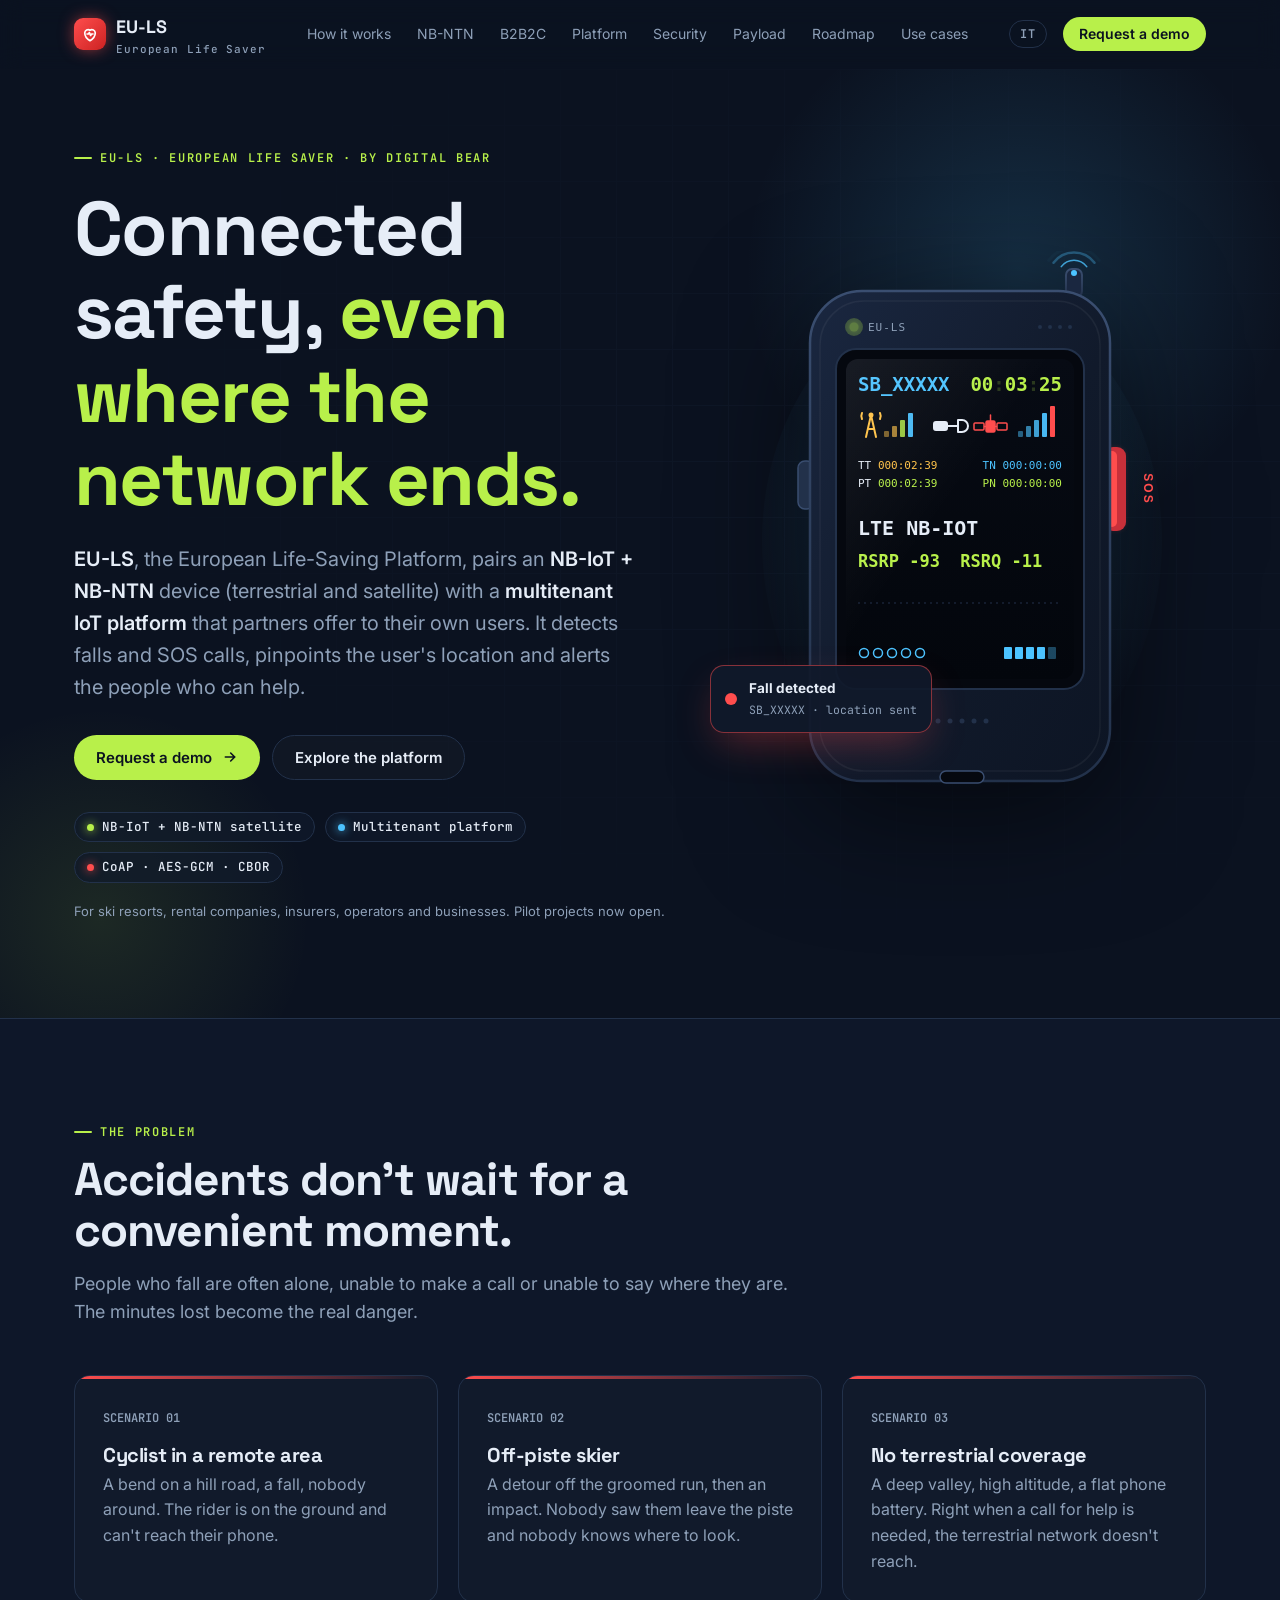
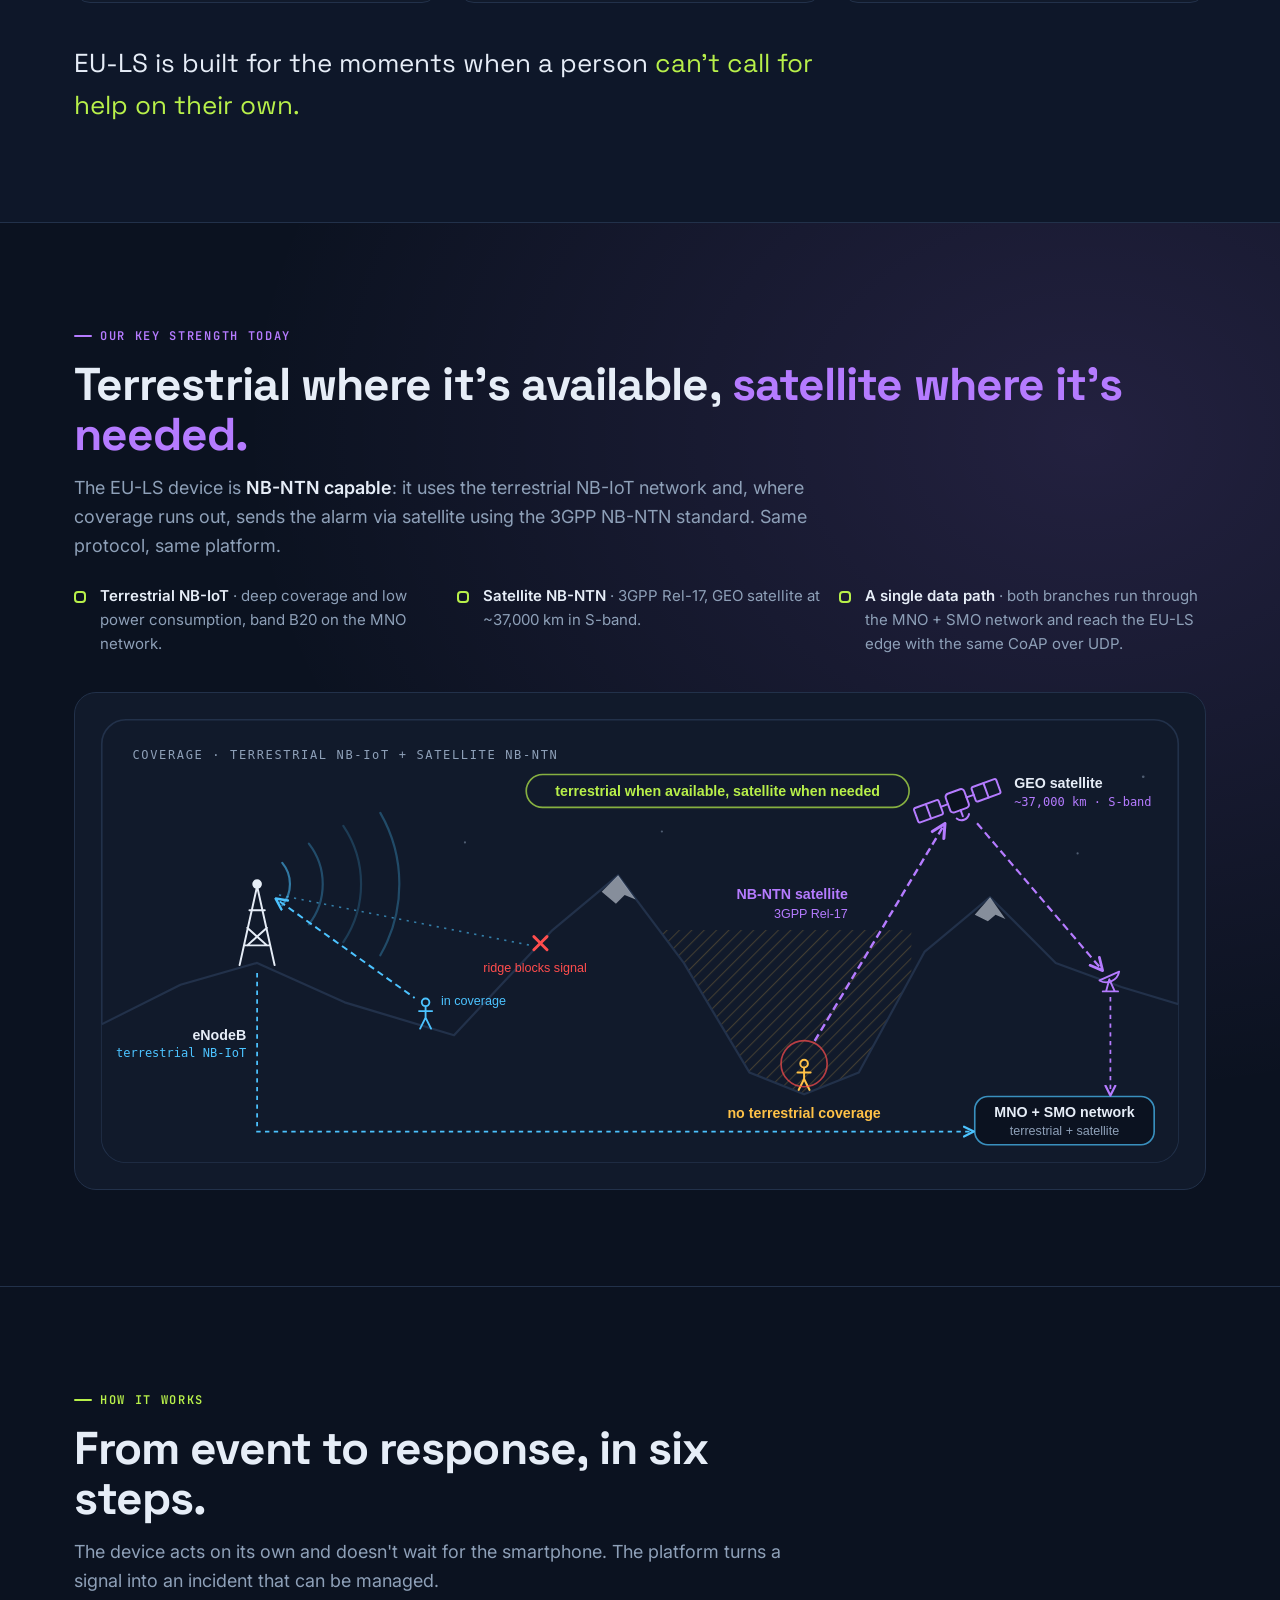
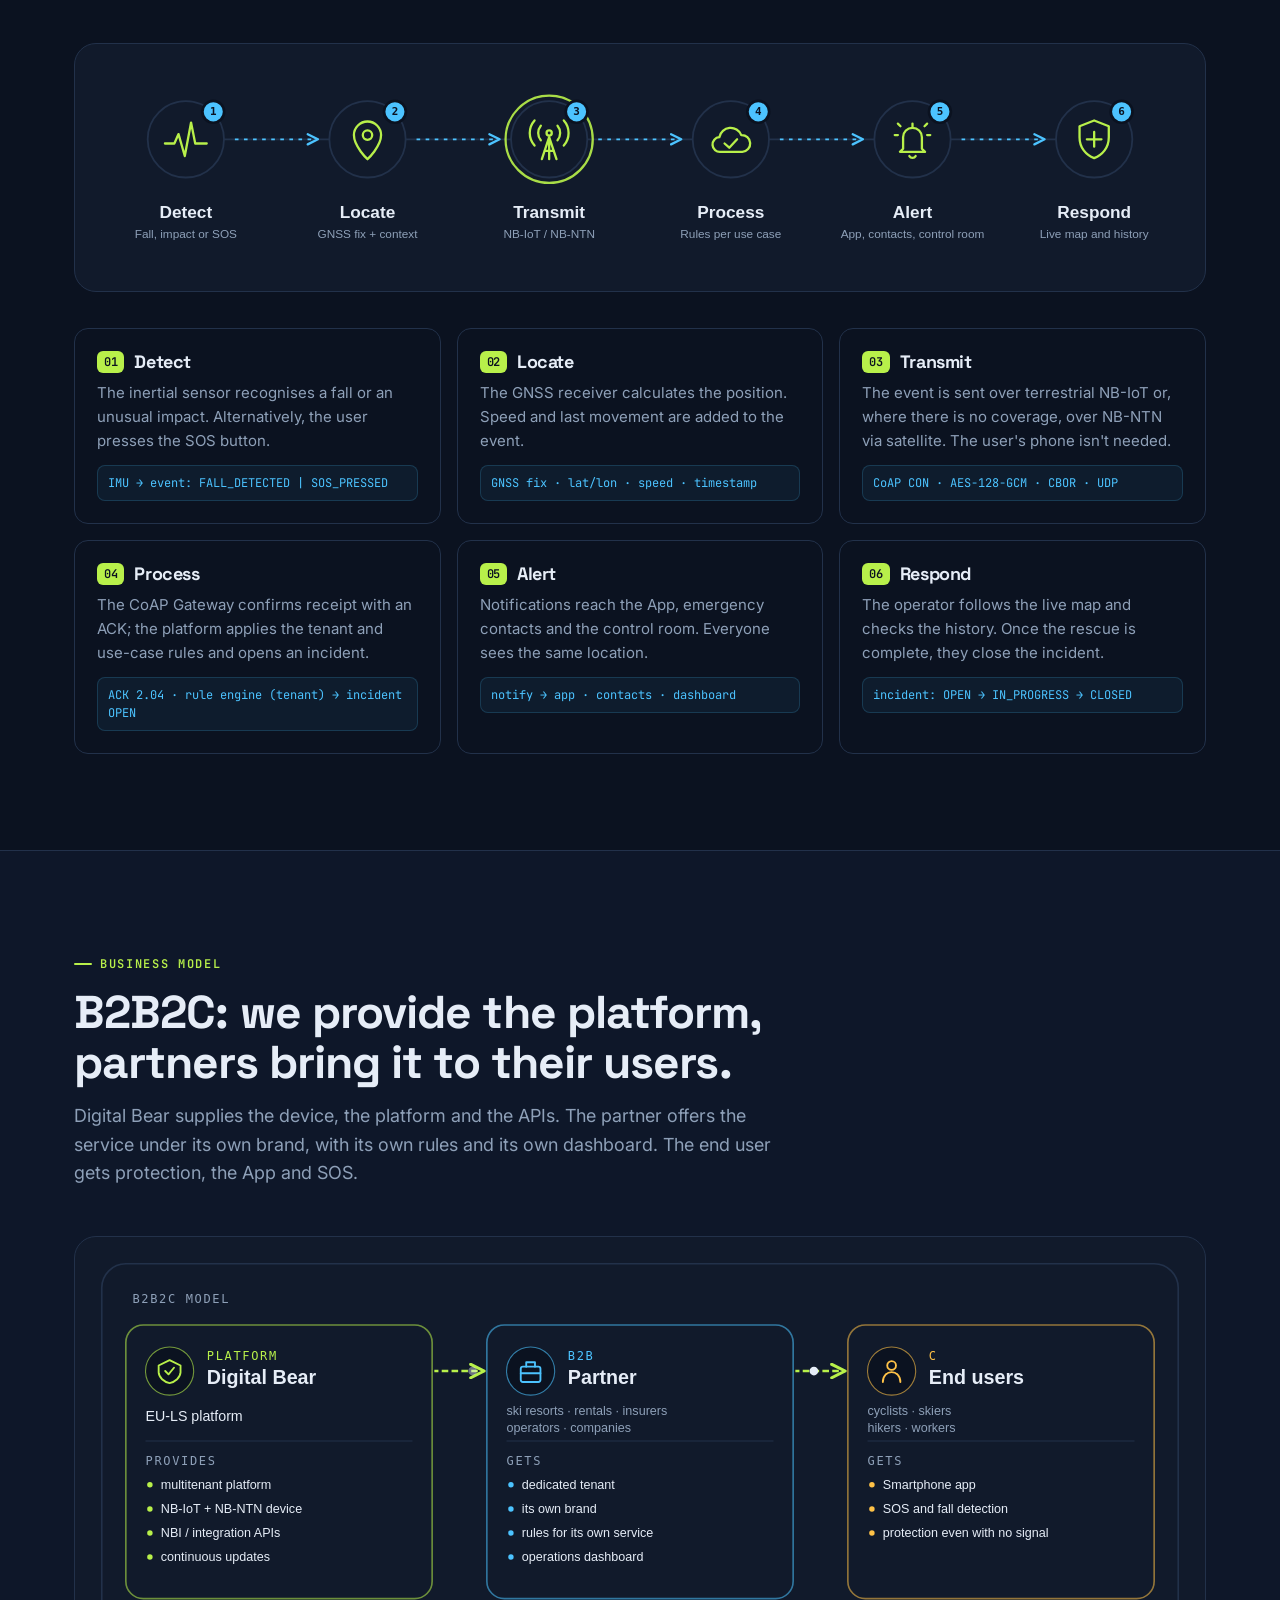
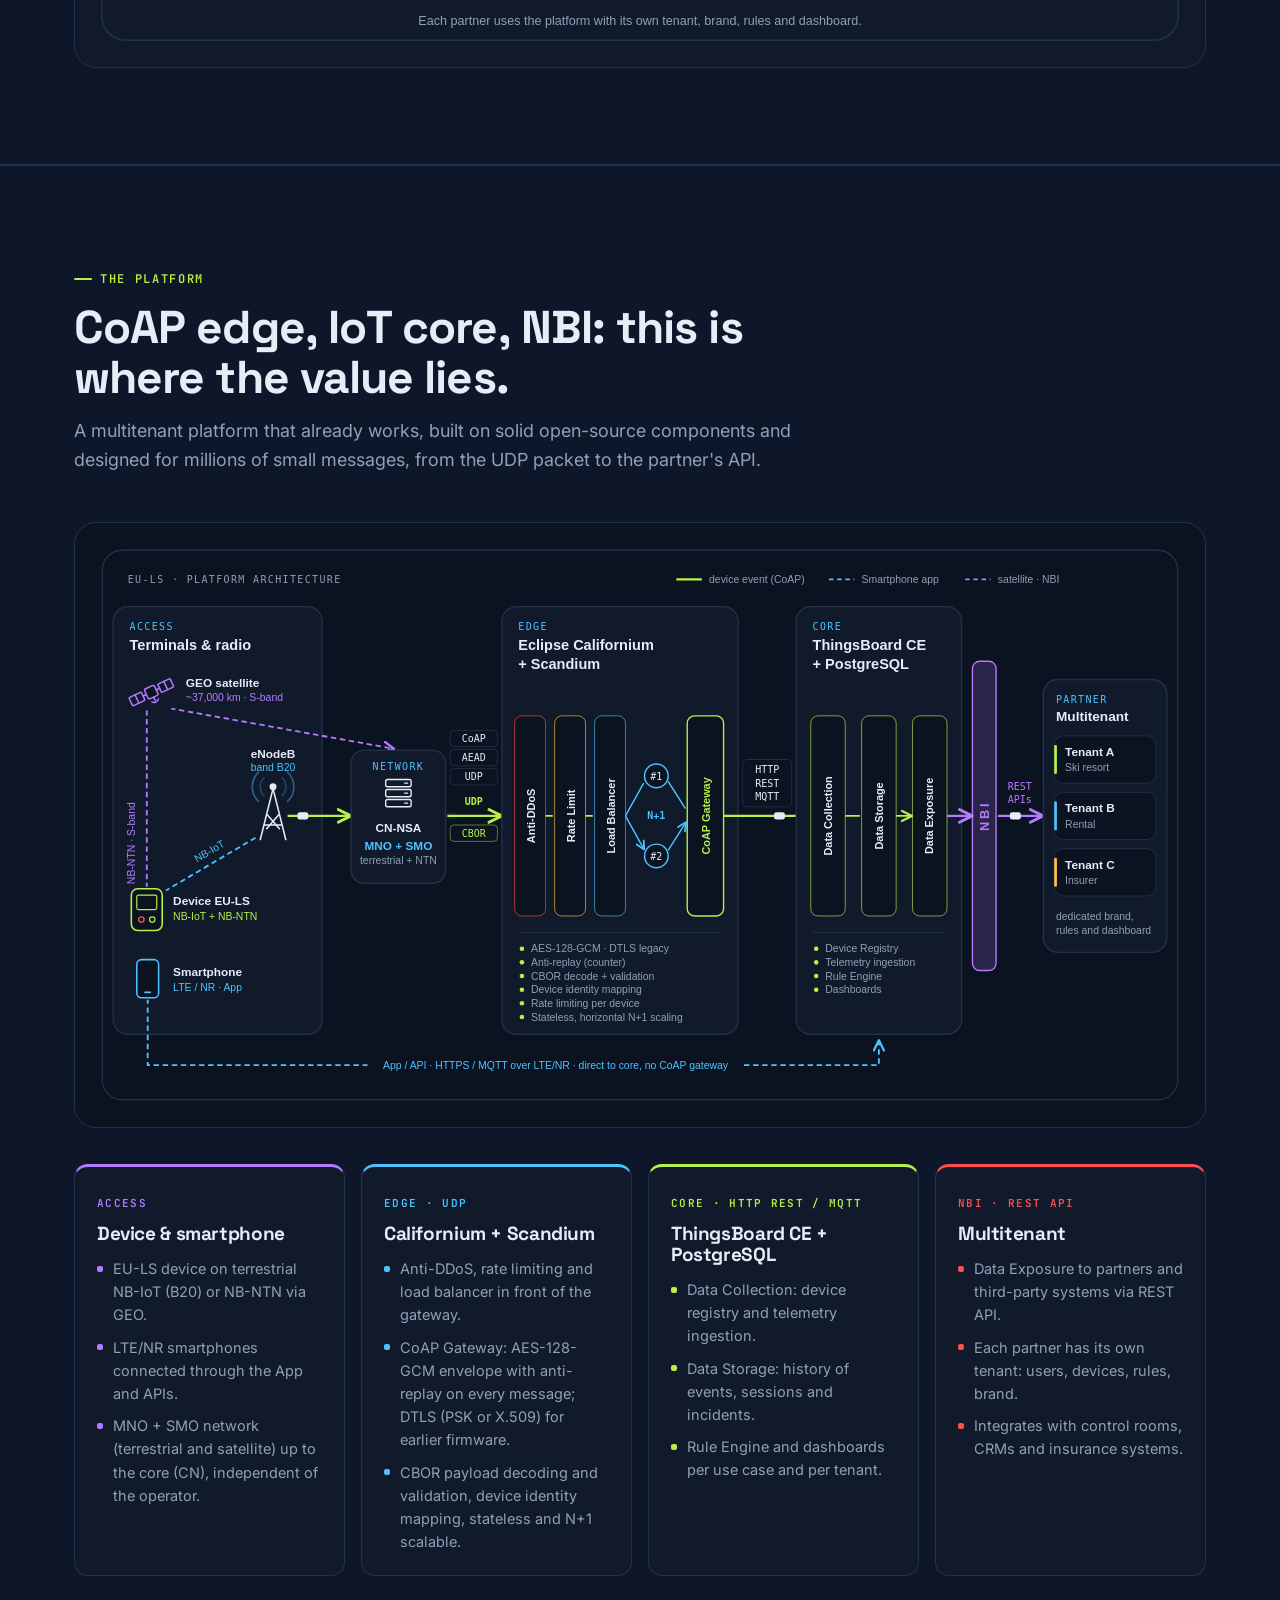
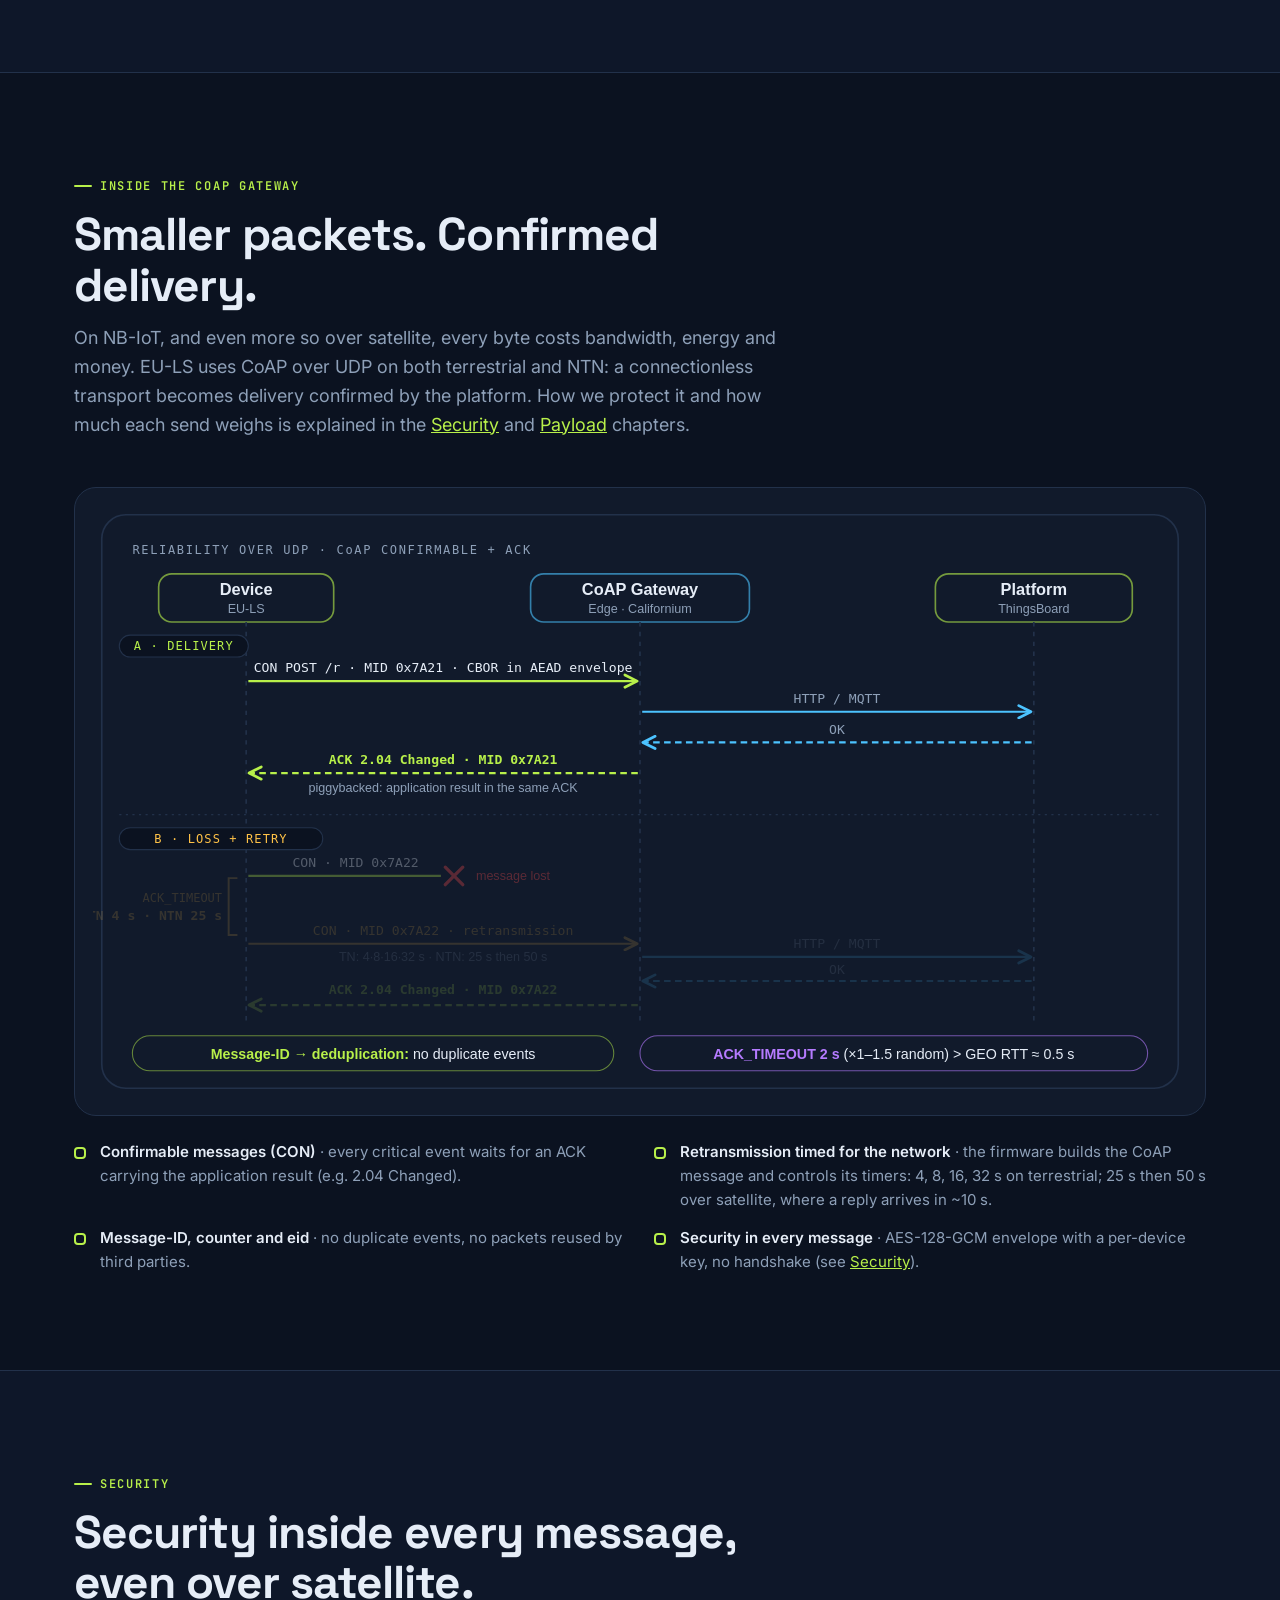
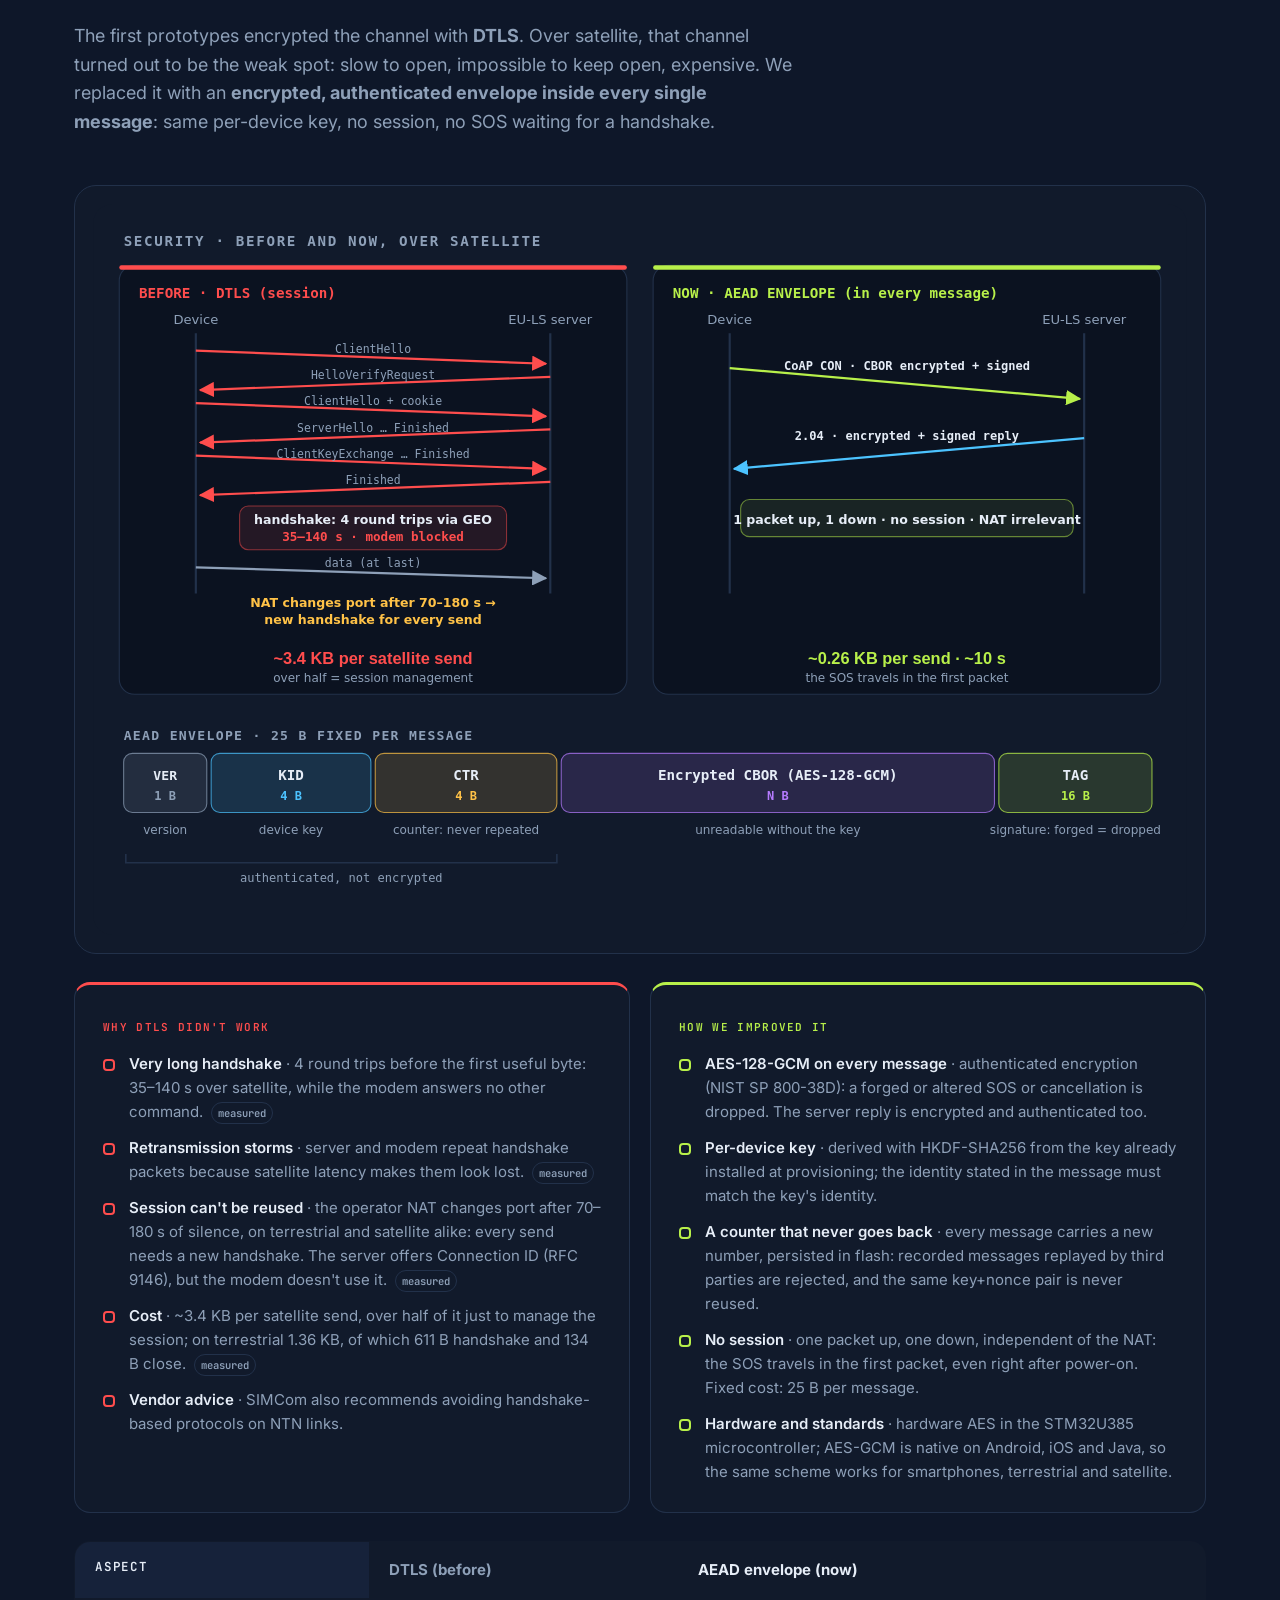
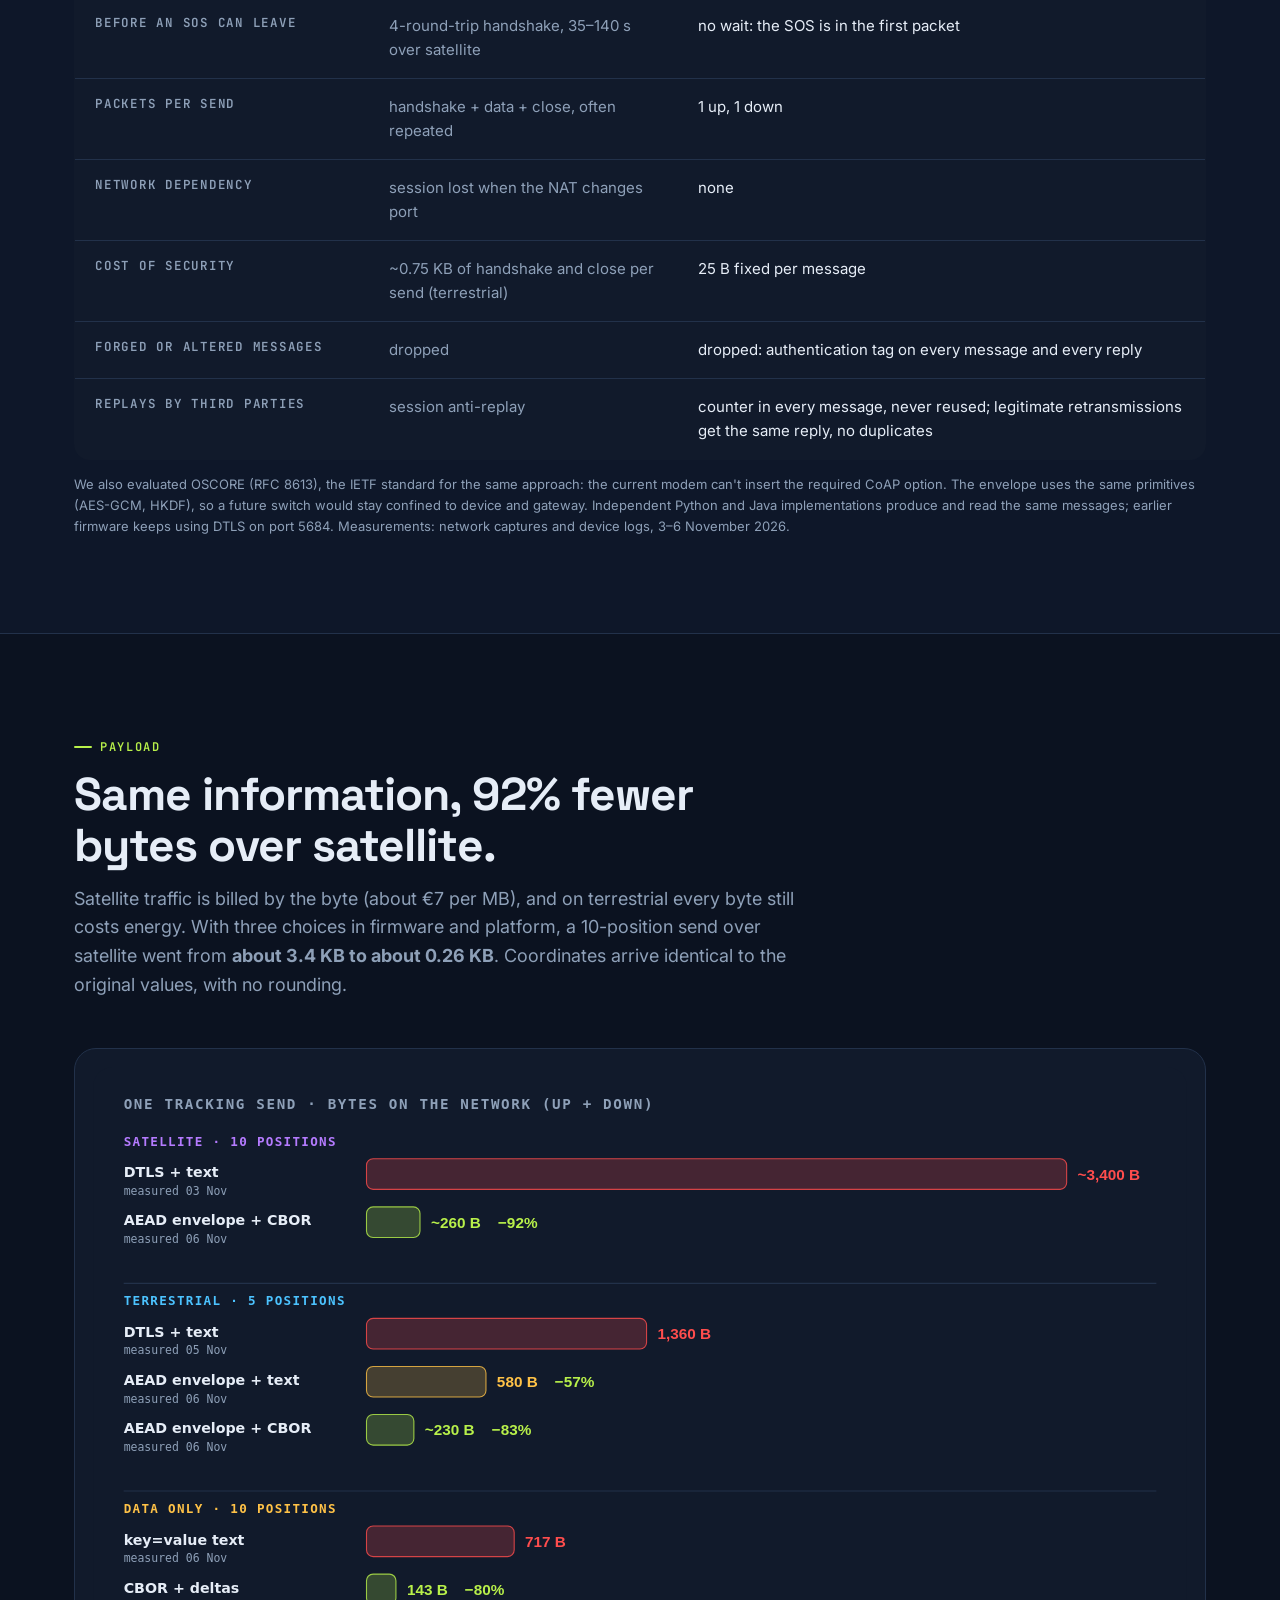
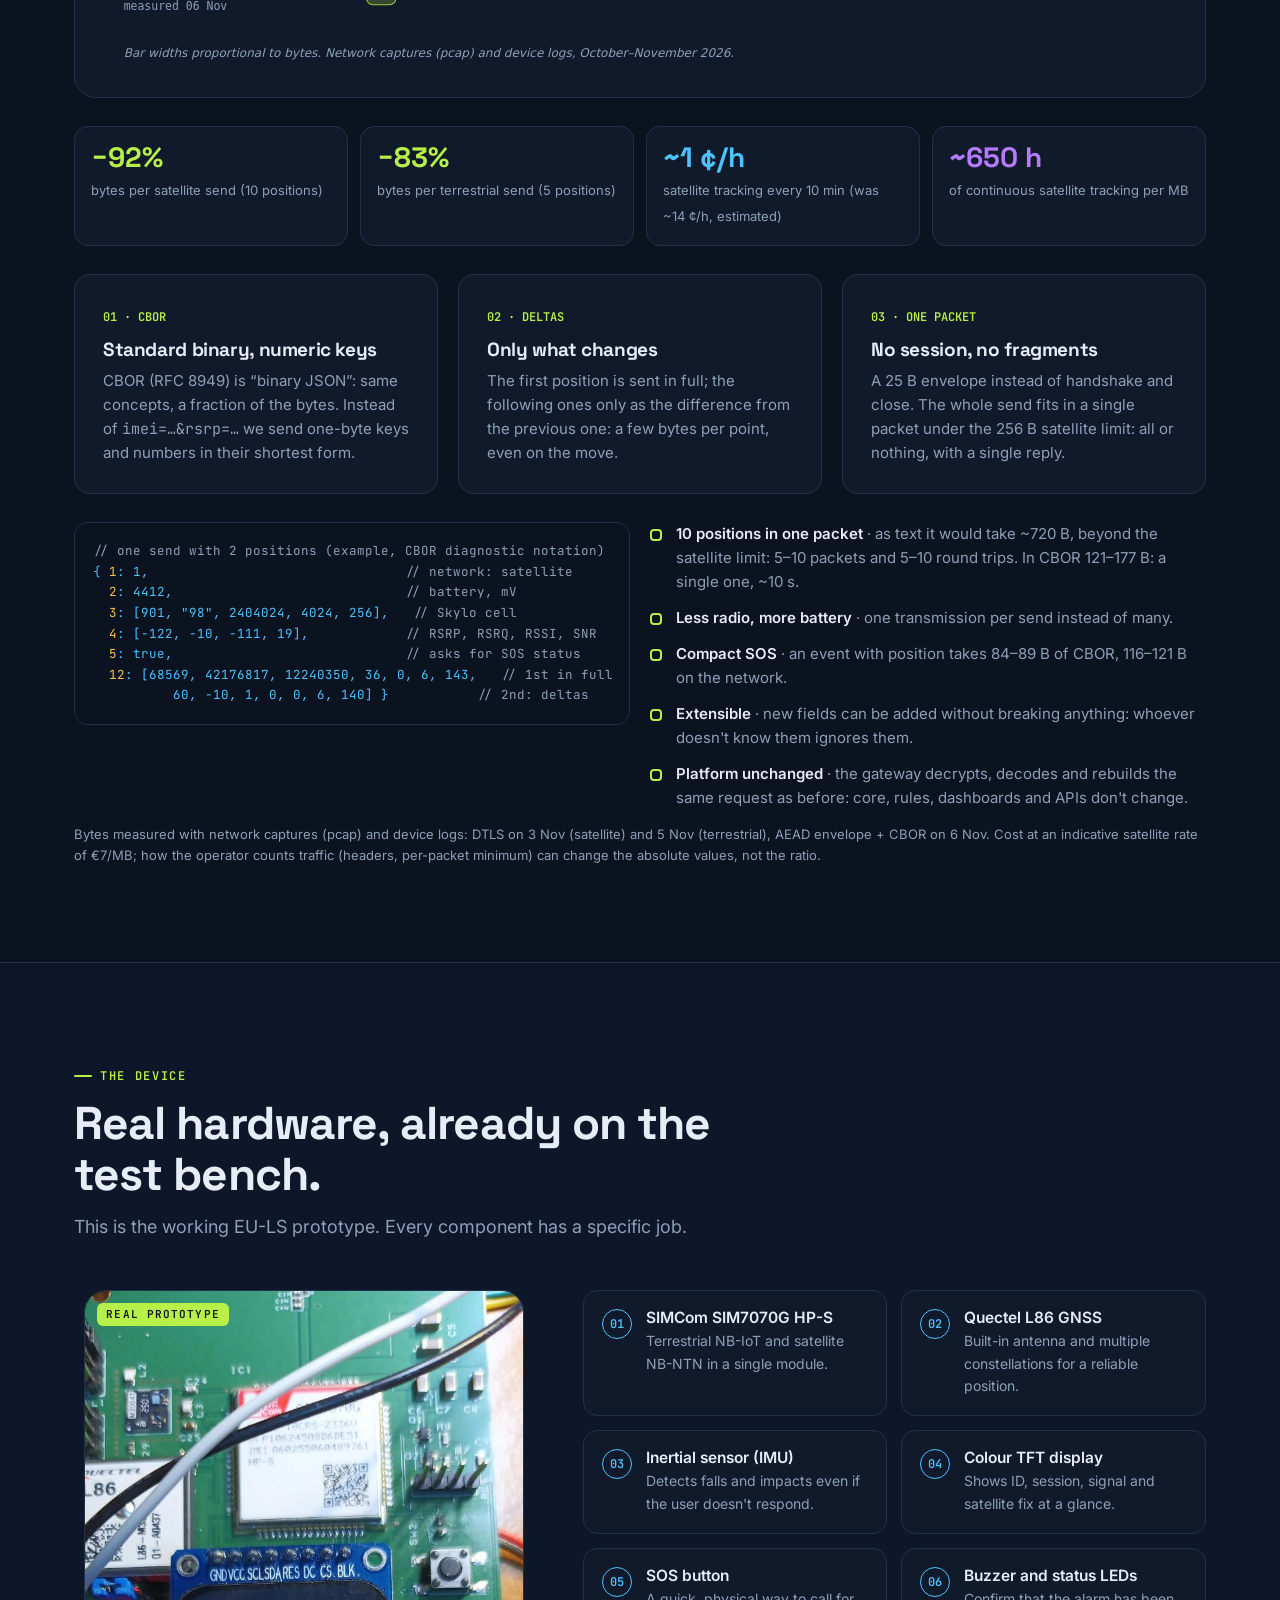
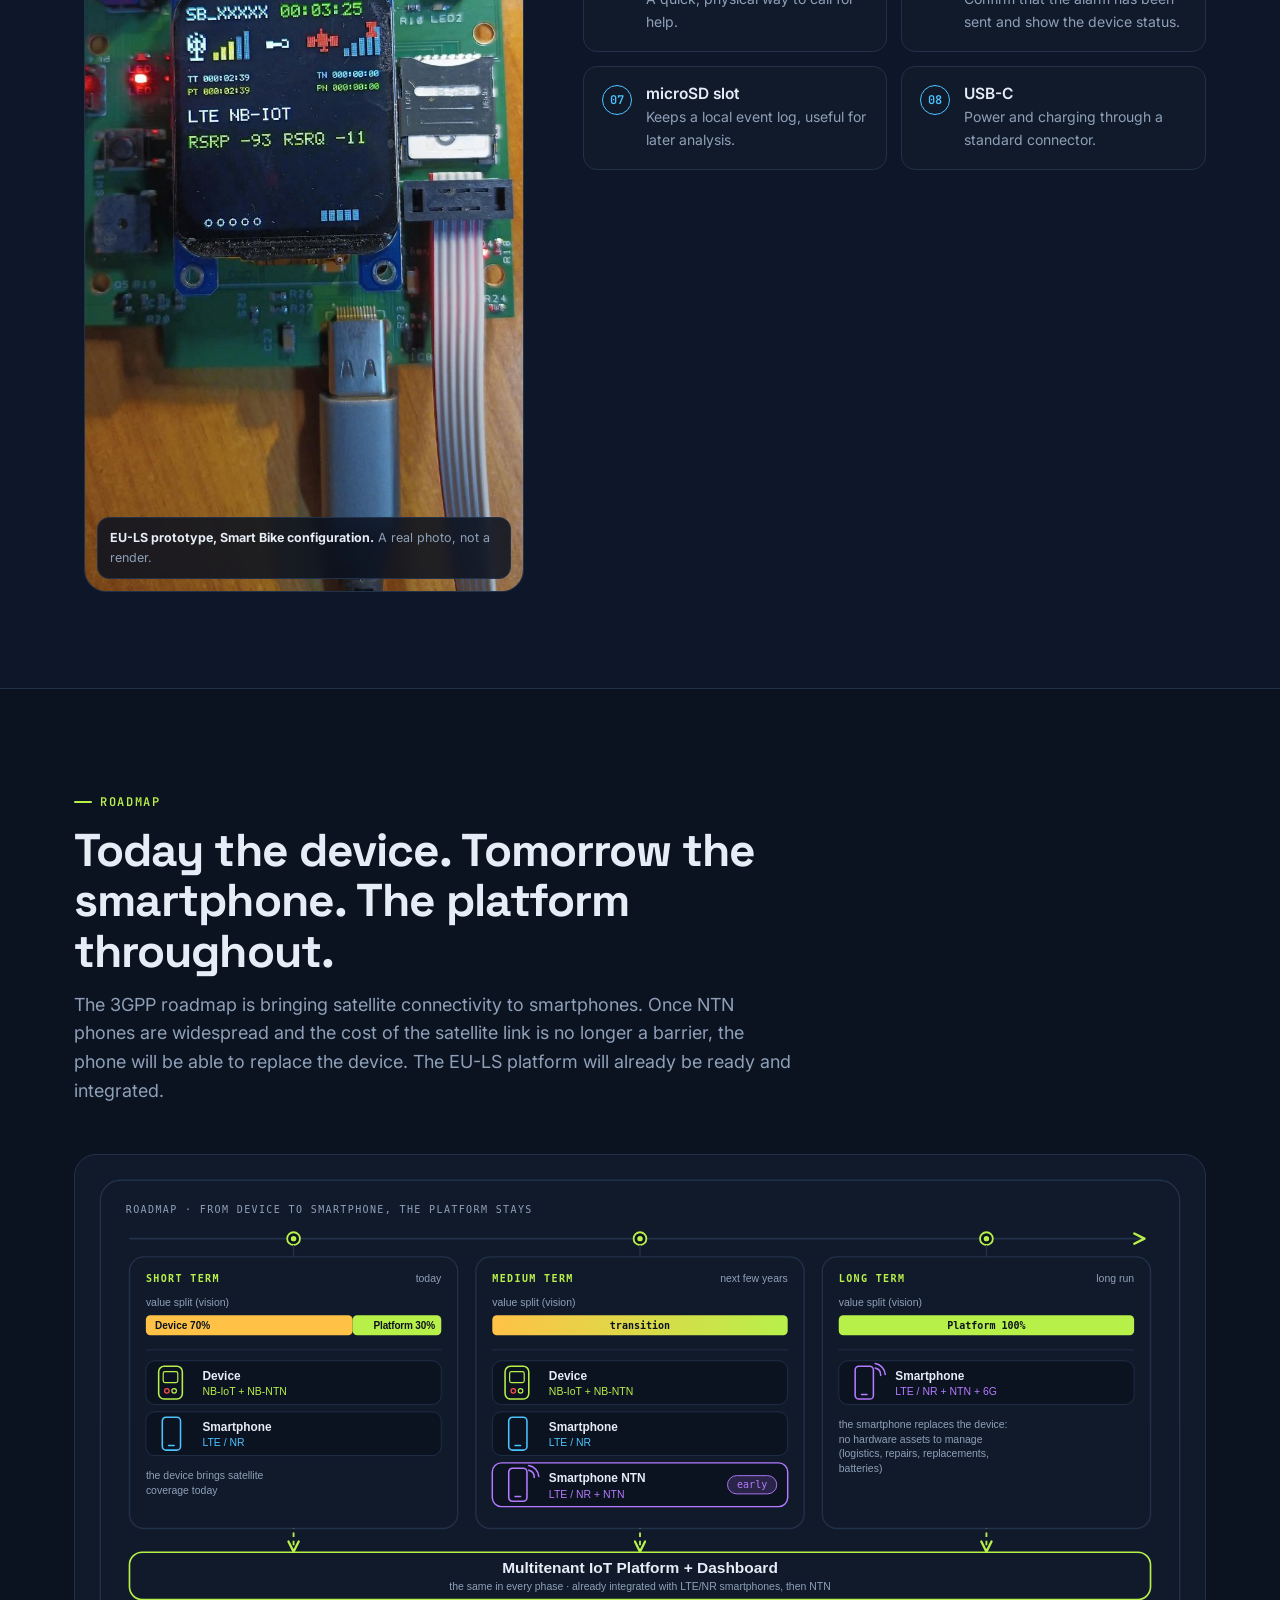
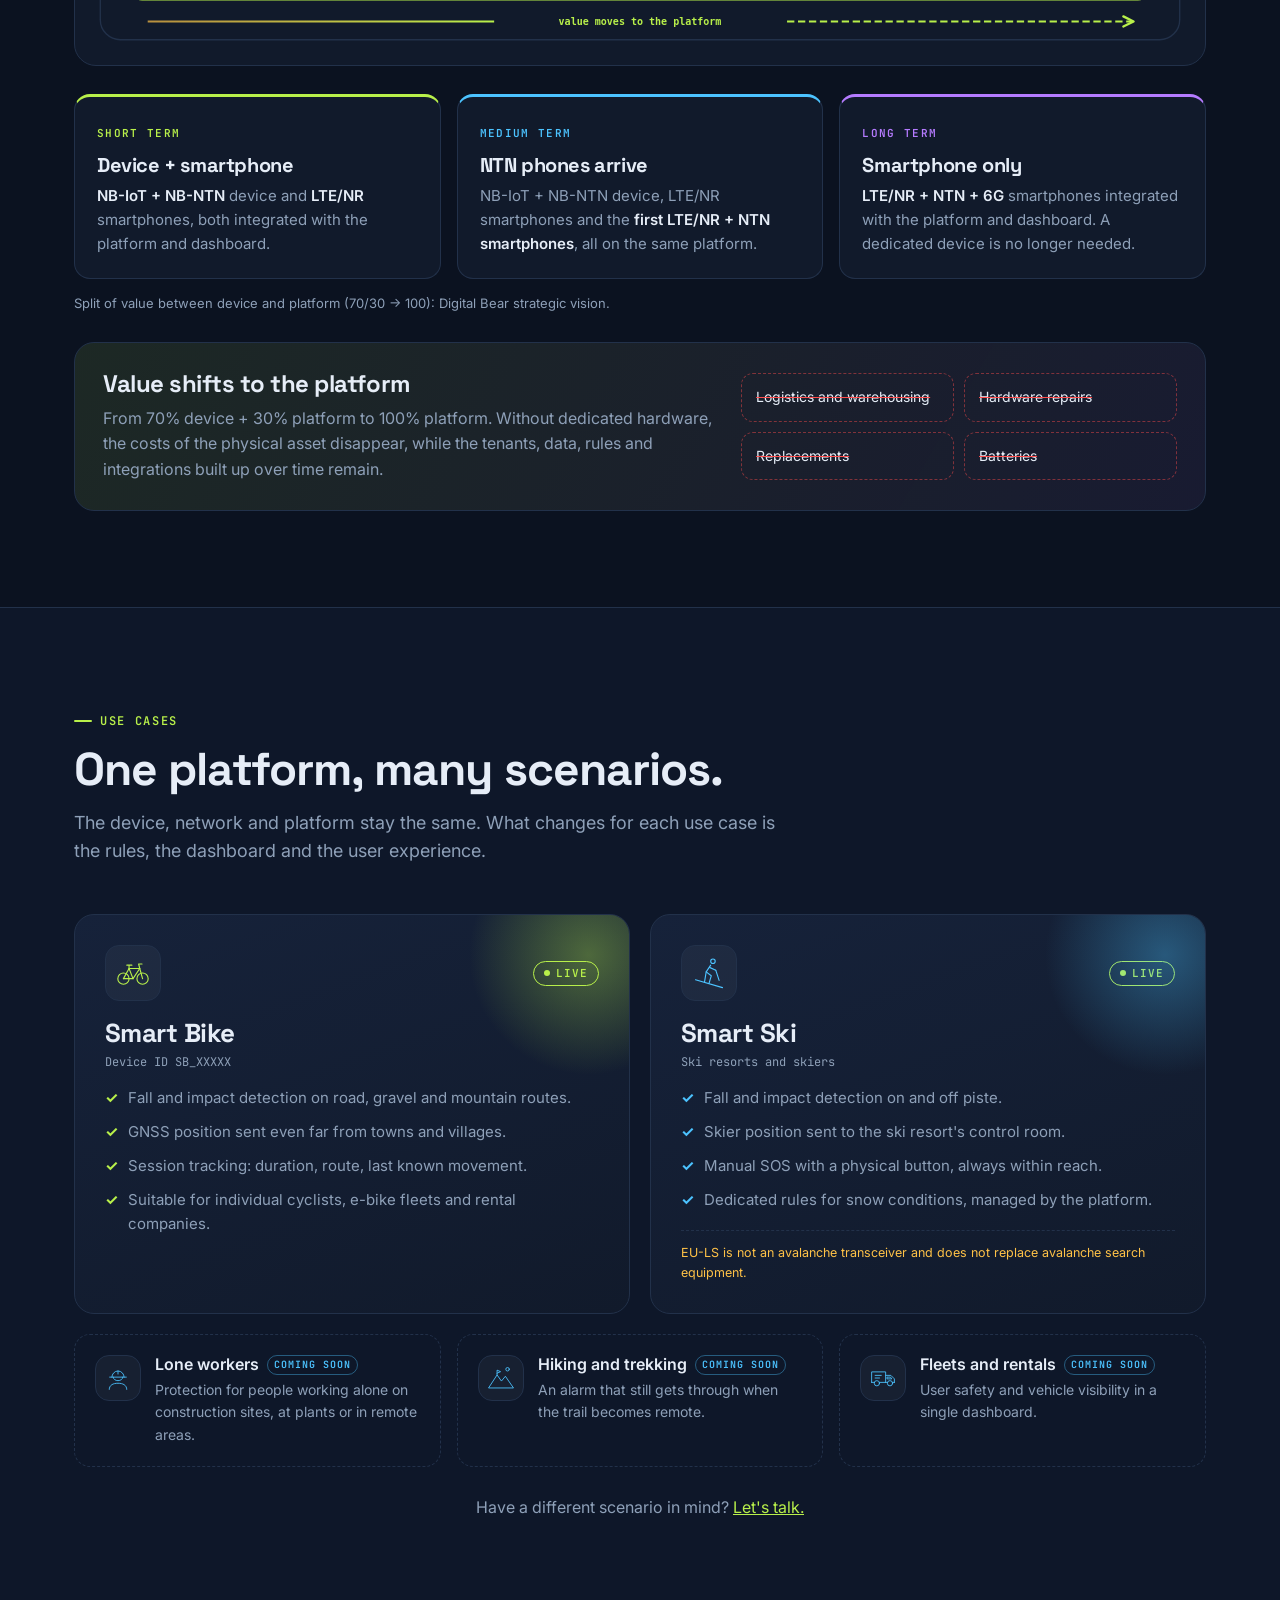
==== commit 08445df0: "Lifesaver: capitoli Sicurezza e Payload (IT/EN), allineamento a busta AEAD + CBOR - Nuovo capitolo S" ====
--- a/lifesaver/en/index.html
+++ b/lifesaver/en/index.html
@@ -279,6 +279,33 @@
 .phase2{margin-top:28px;padding:20px 22px;border-radius:16px;border:1px dashed rgba(181,123,255,.55);background:rgba(181,123,255,.06)}
 .phase2 .lvl{font:600 11px/1 var(--f-mono);letter-spacing:.12em;color:var(--violet)}
 .phase2 p{margin-top:8px;color:var(--muted)}.phase2 b{color:var(--text)}
+/* v3: sicurezza e payload */
+.sec-alt{background:var(--bg2);border-top:1px solid var(--line);border-bottom:1px solid var(--line)}
+.two-col{display:grid;grid-template-columns:1fr 1fr;gap:20px;margin-top:28px}
+@media (max-width:900px){.two-col{grid-template-columns:1fr}}
+.two-col>*{min-width:0}
+.card h3{font-size:20px;margin-bottom:6px}
+.card .lvl{font:600 11px/1 var(--f-mono);letter-spacing:.12em;color:var(--c,var(--lime))}
+.card.top{border-top:3px solid var(--c,var(--lime))}
+.card .ticks{margin-top:14px}
+.card.bad .ticks li::before{border-color:var(--red)}
+.ev{font:600 10.5px/1 var(--f-mono);color:var(--muted);border:1px solid var(--line);border-radius:999px;padding:3px 6px;margin-left:4px;white-space:nowrap}
+.cmp-wrap{overflow-x:auto;margin-top:28px}
+.cmp{min-width:640px}
+.cmp th{width:26%}
+.cmp td.old{color:var(--muted)}
+.cmp td.new{color:var(--text)}
+.cmp thead th{background:var(--surface2);color:var(--text)}
+.cbor{margin:0;background:var(--bg);border:1px solid var(--line);border-radius:14px;padding:18px;font:12.5px/1.65 var(--f-mono);color:var(--sky);overflow-x:auto;white-space:pre}
+.cbor .k{color:var(--amber)}.cbor .c{color:var(--muted)}
+.why .num{font:600 12px/1 var(--f-mono);color:var(--lime)}
+.why h3{font-size:19px;margin:12px 0 8px}.why p{color:var(--muted);font-size:15px}
+.nav-links a{white-space:nowrap}
+@media (max-width:1180px){.nav-links{gap:16px;font-size:13.5px}}
+@media (max-width:1040px){.nav-links{display:none}}
+.kpis4{grid-template-columns:repeat(4,1fr)}
+@media (max-width:900px){.kpis4{grid-template-columns:repeat(2,1fr)}}
+@media (max-width:560px){.kpis4{grid-template-columns:1fr}}
 /* reveal */
 .reveal{opacity:0;transform:translateY(18px);transition:opacity .7s ease,transform .7s ease}
 .reveal.in{opacity:1;transform:none}
@@ -304,6 +331,8 @@
       <a href="#satellite">NB-NTN</a>
       <a href="#b2b2c">B2B2C</a>
       <a href="#architettura">Platform</a>
+      <a href="#sicurezza">Security</a>
+      <a href="#payload">Payload</a>
       <a href="#roadmap">Roadmap</a>
       <a href="#use-case">Use cases</a>
     </nav>
@@ -330,7 +359,7 @@
       <div class="chips">
         <span class="chip"><i></i>NB-IoT + NB-NTN satellite</span>
         <span class="chip"><i></i>Multitenant platform</span>
-        <span class="chip"><i></i>CoAP · DTLS · UDP 5684</span>
+        <span class="chip"><i></i>CoAP · AES-GCM · CBOR</span>
       </div>
       <p class="micro">For ski resorts, rental companies, insurers, operators and businesses. Pilot projects now open.</p>
     </div>
@@ -378,7 +407,7 @@
         <ul class="ticks">
           <li><b>Terrestrial NB-IoT</b> · deep coverage and low power consumption, band B20 on the MNO network.</li>
           <li><b>Satellite NB-NTN</b> · 3GPP Rel-17, GEO satellite at ~37,000 km in S-band.</li>
-          <li><b>A single data path</b> · both branches run through the MNO + SMO network and reach the EU-LS edge on UDP 5684.</li>
+          <li><b>A single data path</b> · both branches run through the MNO + SMO network and reach the EU-LS edge with the same CoAP over UDP.</li>
         </ul>
       </div>
       <figure class="fig wide reveal" style="margin-bottom:0"><img src="svg/ntn-coverage.svg" alt="Coverage: terrestrial NB-IoT from the eNodeB antenna and NB-NTN via a GEO satellite at around 37,000 km in S-band for areas with no signal" width="1000" height="420"></figure>
@@ -401,7 +430,7 @@
     <div class="steps">
       <div class="step reveal"><h3>Detect</h3><p>The inertial sensor recognises a fall or an unusual impact. Alternatively, the user presses the SOS button.</p><code>IMU → event: FALL_DETECTED | SOS_PRESSED</code></div>
       <div class="step reveal"><h3>Locate</h3><p>The GNSS receiver calculates the position. Speed and last movement are added to the event.</p><code>GNSS fix · lat/lon · speed · timestamp</code></div>
-      <div class="step reveal"><h3>Transmit</h3><p>The event is sent over terrestrial NB-IoT or, where there is no coverage, over NB-NTN via satellite. The user's phone isn't needed.</p><code>CoAP CON · DTLS · UDP 5684 · JSON</code></div>
+      <div class="step reveal"><h3>Transmit</h3><p>The event is sent over terrestrial NB-IoT or, where there is no coverage, over NB-NTN via satellite. The user's phone isn't needed.</p><code>CoAP CON · AES-128-GCM · CBOR · UDP</code></div>
       <div class="step reveal"><h3>Process</h3><p>The CoAP Gateway confirms receipt with an ACK; the platform applies the tenant and use-case rules and opens an incident.</p><code>ACK 2.04 · rule engine (tenant) → incident OPEN</code></div>
       <div class="step reveal"><h3>Alert</h3><p>Notifications reach the App, emergency contacts and the control room. Everyone sees the same location.</p><code>notify → app · contacts · dashboard</code></div>
       <div class="step reveal"><h3>Respond</h3><p>The operator follows the live map and checks the history. Once the rescue is complete, they close the incident.</p><code>incident: OPEN → IN_PROGRESS → CLOSED</code></div>
@@ -431,7 +460,7 @@
       <p>A multitenant platform that already works, built on solid open-source components and designed for millions of small messages, from the UDP packet to the partner's API.</p>
     </div>
     <div class="arch-figure reveal">
-      <img src="svg/platform.svg" alt="Platform architecture: terrestrial and satellite access, MNO + SMO network, Eclipse Californium and Scandium edge with anti-DDoS, rate limiting, load balancer and CoAP DTLS gateway, ThingsBoard CE core with PostgreSQL, NBI with REST API to the tenants" width="1200" height="620">
+      <img src="svg/platform.svg" alt="Platform architecture: terrestrial and satellite access, MNO + SMO network, Eclipse Californium and Scandium edge with anti-DDoS, rate limiting, load balancer and CoAP gateway (AES-GCM envelope, DTLS for earlier firmware), ThingsBoard CE core with PostgreSQL, NBI with REST API to the tenants" width="1200" height="620">
     </div>
     <p class="scroll-hint">← scroll the diagram →</p>
     <div class="layers">
@@ -439,10 +468,10 @@
         <li>EU-LS device on terrestrial NB-IoT (B20) or NB-NTN via GEO.</li>
         <li>LTE/NR smartphones connected through the App and APIs.</li>
         <li>MNO + SMO network (terrestrial and satellite) up to the core (CN), independent of the operator.</li></ul></div>
-      <div class="layer reveal" style="--c:var(--sky)"><span class="lvl">EDGE · UDP 5684</span><h3>Californium + Scandium</h3><ul>
+      <div class="layer reveal" style="--c:var(--sky)"><span class="lvl">EDGE · UDP</span><h3>Californium + Scandium</h3><ul>
         <li>Anti-DDoS, rate limiting and load balancer in front of the gateway.</li>
-        <li>CoAP DTLS Gateway: DTLS termination with PSK or X.509, anti-replay, session cache.</li>
-        <li>JSON payload validation (CBOR planned for phase 2), device identity mapping, stateless and N+1 scalable.</li></ul></div>
+        <li>CoAP Gateway: AES-128-GCM envelope with anti-replay on every message; DTLS (PSK or X.509) for earlier firmware.</li>
+        <li>CBOR payload decoding and validation, device identity mapping, stateless and N+1 scalable.</li></ul></div>
       <div class="layer reveal" style="--c:var(--lime)"><span class="lvl">CORE · HTTP REST / MQTT</span><h3>ThingsBoard CE + PostgreSQL</h3><ul>
         <li>Data Collection: device registry and telemetry ingestion.</li>
         <li>Data Storage: history of events, sessions and incidents.</li>
@@ -461,29 +490,101 @@
     <div class="sec-head reveal">
       <span class="eyebrow">Inside the CoAP Gateway</span>
       <h2>Smaller packets. Confirmed delivery.</h2>
-      <p>On NB-IoT, and even more so over satellite, every byte costs bandwidth, energy and money. Today EU-LS sends JSON over CoAP/DTLS/UDP on both the terrestrial network and NTN. That alone cuts traffic compared with HTTPS, and turns a connectionless UDP transport into delivery confirmed by the platform. In phase 2, the move to CBOR will shrink the payload further.</p>
+      <p>On NB-IoT, and even more so over satellite, every byte costs bandwidth, energy and money. EU-LS uses CoAP over UDP on both terrestrial and NTN: a connectionless transport becomes delivery confirmed by the platform. How we protect it and how much each send weighs is explained in the <a href="#sicurezza" style="color:var(--lime)">Security</a> and <a href="#payload" style="color:var(--lime)">Payload</a> chapters.</p>
     </div>
     <div class="coap-grid">
-      <div class="reveal">
-        <figure class="fig"><img src="svg/payload-compare.svg" alt="Indicative estimate for one event: about 306 bytes with HTTPS over TCP; about 163 bytes today with CoAP and JSON over DTLS and UDP; about 121 bytes in phase 2 with CBOR" width="1000" height="470"></figure>
-        <div class="kpis">
-          <div class="kpi"><b>≈ −47%</b><span>today: CoAP + JSON vs HTTPS, bytes per event</span></div>
-          <div class="kpi"><b style="color:var(--violet)">≈ −60%</b><span>phase 2: CoAP + CBOR (payload 94 → 52 B)</span></div>
-          <div class="kpi"><b>0</b><span>TCP/TLS handshakes per message</span></div>
-        </div>
-      </div>
-      <div class="reveal">
+            <div class="reveal">
         <figure class="fig"><img src="svg/coap-ack.svg" alt="CoAP sequence: Confirmable message from the device, forwarded to the platform, ACK 2.04 Changed; if lost, retransmission with exponential backoff and deduplication via Message-ID" width="1000" height="540"></figure>
         <ul class="ticks">
           <li><b>Confirmable messages (CON)</b> · every critical event waits for an ACK carrying the application result (e.g. 2.04 Changed).</li>
-          <li><b>Retransmission with backoff</b> · ACK_TIMEOUT of 2 s with a random factor of up to 1.5 (first timeout between 2 and 3 s), then doubling with each attempt, up to 4 retransmissions. Well beyond the ~0.5 s round trip via GEO.</li>
-          <li><b>Message-ID and anti-replay</b> · no duplicate events, no packets reused by third parties.</li>
-          <li><b>DTLS security</b> · PSK or X.509 certificates, with session resumption and no new handshakes.</li>
+          <li><b>Retransmission timed for the network</b> · the firmware builds the CoAP message and controls its timers: 4, 8, 16, 32 s on terrestrial; 25 s then 50 s over satellite, where a reply arrives in ~10 s.</li>
+          <li><b>Message-ID, counter and eid</b> · no duplicate events, no packets reused by third parties.</li>
+          <li><b>Security in every message</b> · AES-128-GCM envelope with a per-device key, no handshake (see <a href="#sicurezza" style="color:var(--lime)">Security</a>).</li>
         </ul>
       </div>
     </div>
-    <div class="phase2 reveal"><span class="lvl">PHASE 2 · CBOR</span><p>The switch from JSON to <b>CBOR</b> (binary payload) is not yet implemented. It will be enabled once packet size starts to weigh on NTN link costs or to cause fragmentation. The gateway is already designed to validate both formats, so the change stays confined to the device and the gateway.</p></div>
-    <p class="spec-note">Example based on a fall event (id, type, lat/lon, speed, battery, timestamp). Network bytes over IPv4: indicative estimate, handshakes excluded. CoAP timers: RFC 7252 / Eclipse Californium default values.</p>
+      </div>
+</section>
+<!-- SECURITY -->
+<section class="sec-alt" id="sicurezza">
+  <div class="wrap">
+    <div class="sec-head reveal">
+      <span class="eyebrow">Security</span>
+      <h2>Security inside every message, even over satellite.</h2>
+      <p>The first prototypes encrypted the channel with <b>DTLS</b>. Over satellite, that channel turned out to be the weak spot: slow to open, impossible to keep open, expensive. We replaced it with an <b>encrypted, authenticated envelope inside every single message</b>: same per-device key, no session, no SOS waiting for a handshake.</p>
+    </div>
+    <figure class="fig wide reveal"><img src="svg/security-aead.svg" alt="Comparison: DTLS needs 4 handshake round trips over satellite (35-140 seconds, modem blocked) and the session is lost when the NAT changes port after 70-180 seconds, about 3.4 KB per send; the AEAD envelope uses one packet up and one down, about 0.26 KB and 10 seconds. Envelope layout: version 1 byte, KID 4 bytes, counter 4 bytes, CBOR encrypted with AES-128-GCM, 16-byte tag" width="1000" height="668"></figure>
+    <div class="two-col">
+      <div class="card top bad reveal" style="--c:var(--red)"><span class="lvl">WHY DTLS DIDN'T WORK</span>
+        <ul class="ticks">
+          <li><b>Very long handshake</b> · 4 round trips before the first useful byte: 35–140 s over satellite, while the modem answers no other command. <span class="ev">measured</span></li>
+          <li><b>Retransmission storms</b> · server and modem repeat handshake packets because satellite latency makes them look lost. <span class="ev">measured</span></li>
+          <li><b>Session can't be reused</b> · the operator NAT changes port after 70–180 s of silence, on terrestrial and satellite alike: every send needs a new handshake. The server offers Connection ID (RFC 9146), but the modem doesn't use it. <span class="ev">measured</span></li>
+          <li><b>Cost</b> · ~3.4 KB per satellite send, over half of it just to manage the session; on terrestrial 1.36 KB, of which 611 B handshake and 134 B close. <span class="ev">measured</span></li>
+          <li><b>Vendor advice</b> · SIMCom also recommends avoiding handshake-based protocols on NTN links.</li>
+        </ul>
+      </div>
+      <div class="card top reveal" style="--c:var(--lime)"><span class="lvl">HOW WE IMPROVED IT</span>
+        <ul class="ticks">
+          <li><b>AES-128-GCM on every message</b> · authenticated encryption (NIST SP 800-38D): a forged or altered SOS or cancellation is dropped. The server reply is encrypted and authenticated too.</li>
+          <li><b>Per-device key</b> · derived with HKDF-SHA256 from the key already installed at provisioning; the identity stated in the message must match the key's identity.</li>
+          <li><b>A counter that never goes back</b> · every message carries a new number, persisted in flash: recorded messages replayed by third parties are rejected, and the same key+nonce pair is never reused.</li>
+          <li><b>No session</b> · one packet up, one down, independent of the NAT: the SOS travels in the first packet, even right after power-on. Fixed cost: 25 B per message.</li>
+          <li><b>Hardware and standards</b> · hardware AES in the STM32U385 microcontroller; AES-GCM is native on Android, iOS and Java, so the same scheme works for smartphones, terrestrial and satellite.</li>
+        </ul>
+      </div>
+    </div>
+    <div class="cmp-wrap reveal"><table class="spec-table cmp">
+      <thead><tr><th>Aspect</th><td class="old"><b>DTLS (before)</b></td><td class="new"><b>AEAD envelope (now)</b></td></tr></thead>
+      <tbody>
+      <tr><th>Before an SOS can leave</th><td class="old">4-round-trip handshake, 35–140 s over satellite</td><td class="new">no wait: the SOS is in the first packet</td></tr>
+      <tr><th>Packets per send</th><td class="old">handshake + data + close, often repeated</td><td class="new">1 up, 1 down</td></tr>
+      <tr><th>Network dependency</th><td class="old">session lost when the NAT changes port</td><td class="new">none</td></tr>
+      <tr><th>Cost of security</th><td class="old">~0.75 KB of handshake and close per send (terrestrial)</td><td class="new">25 B fixed per message</td></tr>
+      <tr><th>Forged or altered messages</th><td class="old">dropped</td><td class="new">dropped: authentication tag on every message and every reply</td></tr>
+      <tr><th>Replays by third parties</th><td class="old">session anti-replay</td><td class="new">counter in every message, never reused; legitimate retransmissions get the same reply, no duplicates</td></tr>
+      </tbody></table></div>
+    <p class="spec-note">We also evaluated OSCORE (RFC 8613), the IETF standard for the same approach: the current modem can't insert the required CoAP option. The envelope uses the same primitives (AES-GCM, HKDF), so a future switch would stay confined to device and gateway. Independent Python and Java implementations produce and read the same messages; earlier firmware keeps using DTLS on port 5684. Measurements: network captures and device logs, 3–6 November 2026.</p>
+  </div>
+</section>
+<!-- PAYLOAD -->
+<section id="payload">
+  <div class="wrap">
+    <div class="sec-head reveal">
+      <span class="eyebrow">Payload</span>
+      <h2>Same information, 92% fewer bytes over satellite.</h2>
+      <p>Satellite traffic is billed by the byte (about €7 per MB), and on terrestrial every byte still costs energy. With three choices in firmware and platform, a 10-position send over satellite went from <b>about 3.4 KB to about 0.26 KB</b>. Coordinates arrive identical to the original values, with no rounding.</p>
+    </div>
+    <figure class="fig wide reveal"><img src="svg/payload-savings.svg" alt="Network bytes for one tracking send: over satellite with 10 positions from about 3,400 bytes with DTLS and text to about 260 bytes with AEAD envelope and CBOR, minus 92 percent; on terrestrial with 5 positions from 1,360 to 580 bytes by removing DTLS and to about 230 bytes with CBOR, minus 83 percent; data only for 10 positions from 717 bytes of text to 143 bytes of CBOR, minus 80 percent" width="1000" height="560"></figure>
+    <div class="kpis kpis4 reveal">
+      <div class="kpi"><b>−92%</b><span>bytes per satellite send (10 positions)</span></div>
+      <div class="kpi"><b>−83%</b><span>bytes per terrestrial send (5 positions)</span></div>
+      <div class="kpi"><b style="color:var(--sky)">~1 ¢/h</b><span>satellite tracking every 10 min (was ~14 ¢/h, estimated)</span></div>
+      <div class="kpi"><b style="color:var(--violet)">~650 h</b><span>of continuous satellite tracking per MB</span></div>
+    </div>
+    <div class="cards3" style="margin-top:28px">
+      <div class="card why reveal"><span class="num">01 · CBOR</span><h3>Standard binary, numeric keys</h3><p>CBOR (RFC 8949) is “binary JSON”: same concepts, a fraction of the bytes. Instead of <span class="mono">imei=…&amp;rsrp=…</span> we send one-byte keys and numbers in their shortest form.</p></div>
+      <div class="card why reveal"><span class="num">02 · DELTAS</span><h3>Only what changes</h3><p>The first position is sent in full; the following ones only as the difference from the previous one: a few bytes per point, even on the move.</p></div>
+      <div class="card why reveal"><span class="num">03 · ONE PACKET</span><h3>No session, no fragments</h3><p>A 25 B envelope instead of handshake and close. The whole send fits in a single packet under the 256 B satellite limit: all or nothing, with a single reply.</p></div>
+    </div>
+    <div class="two-col">
+      <div class="reveal"><pre class="cbor" aria-label="Example send in CBOR, diagnostic notation"><span class="c">// one send with 2 positions (example, CBOR diagnostic notation)</span>
+{ <span class="k">1</span>: 1,                                <span class="c">// network: satellite</span>
+  <span class="k">2</span>: 4412,                             <span class="c">// battery, mV</span>
+  <span class="k">3</span>: [901, "98", 2404024, 4024, 256],   <span class="c">// Skylo cell</span>
+  <span class="k">4</span>: [-122, -10, -111, 19],            <span class="c">// RSRP, RSRQ, RSSI, SNR</span>
+  <span class="k">5</span>: true,                             <span class="c">// asks for SOS status</span>
+  <span class="k">12</span>: [68569, 42176817, 12240350, 36, 0, 6, 143,   <span class="c">// 1st in full</span>
+          60, -10, 1, 0, 0, 6, 140] }           <span class="c">// 2nd: deltas</span></pre></div>
+      <div class="reveal"><ul class="ticks" style="margin-top:0">
+        <li><b>10 positions in one packet</b> · as text it would take ~720 B, beyond the satellite limit: 5–10 packets and 5–10 round trips. In CBOR 121–177 B: a single one, ~10 s.</li>
+        <li><b>Less radio, more battery</b> · one transmission per send instead of many.</li>
+        <li><b>Compact SOS</b> · an event with position takes 84–89 B of CBOR, 116–121 B on the network.</li>
+        <li><b>Extensible</b> · new fields can be added without breaking anything: whoever doesn't know them ignores them.</li>
+        <li><b>Platform unchanged</b> · the gateway decrypts, decodes and rebuilds the same request as before: core, rules, dashboards and APIs don't change.</li>
+      </ul></div>
+    </div>
+    <p class="spec-note">Bytes measured with network captures (pcap) and device logs: DTLS on 3 Nov (satellite) and 5 Nov (terrestrial), AEAD envelope + CBOR on 6 Nov. Cost at an indicative satellite rate of €7/MB; how the operator counts traffic (headers, per-packet minimum) can change the absolute values, not the ratio.</p>
   </div>
 </section>
 <!-- 5. DISPOSITIVO -->
@@ -645,7 +746,7 @@
     </div>
     <table class="spec-table reveal">
       <tr><th>Connectivity</th><td>Terrestrial NB-IoT + satellite NB-NTN (3GPP Rel-17, GEO, S-band) · SIMCom SIM7070G HP-S module</td></tr>
-      <tr><th>Protocol</th><td>CoAP over DTLS / UDP 5684 · JSON payload (CBOR in phase 2) · Confirmable messages with ACK · ACK_TIMEOUT 2 s, max 4 retransmissions</td></tr>
+      <tr><th>Protocol</th><td>CoAP over UDP · CBOR payload (RFC 8949) in an AES-128-GCM envelope · Confirmable messages with ACK · retransmission 4/8/16/32 s on terrestrial, 25 s and 50 s over satellite · DTLS / UDP 5684 for earlier firmware</td></tr>
       <tr><th>GNSS</th><td>Quectel L86 · multi-constellation · built-in patch antenna</td></tr>
       <tr><th>Sensors</th><td>Inertial sensor (accelerometer / IMU) for falls and impacts</td></tr>
       <tr><th>Interface</th><td>Colour TFT display · physical buttons (SOS / function)</td></tr>
@@ -654,7 +755,7 @@
       <tr><th>Power</th><td>USB-C (power and charging) · battery <span class="tbc">[TBC]</span></td></tr>
       <tr><th>Battery life</th><td><span class="tbc">[TBC]</span></td></tr>
       <tr><th>Ingress protection</th><td><span class="tbc">[TBC]</span></td></tr>
-      <tr><th>Edge</th><td>Eclipse Californium + Scandium · anti-DDoS · rate limiting · load balancer · CoAP DTLS Gateway (PSK / X.509)</td></tr>
+      <tr><th>Edge</th><td>Eclipse Californium + Scandium · anti-DDoS · rate limiting · load balancer · CoAP Gateway: AES-128-GCM AEAD envelope and DTLS (PSK / X.509) for earlier firmware</td></tr>
       <tr><th>Core</th><td>ThingsBoard CE + PostgreSQL · rule engine · dashboards · multitenant</td></tr>
       <tr><th>Integration</th><td>NBI with REST API · HTTP REST / MQTT · LTE/NR smartphone App</td></tr>
     </table>
@@ -697,7 +798,7 @@
         <a class="brand" href="#top"><span class="brand-mark" aria-hidden="true"><svg width="18" height="18" viewBox="0 0 24 24" fill="none" stroke="#fff" stroke-width="2.2" stroke-linecap="round" stroke-linejoin="round"><path d="M12 21s-7-4.5-7-10.5A4.5 4.5 0 0 1 12 7a4.5 4.5 0 0 1 7 3.5C19 16.5 12 21 12 21z"/><path d="M8 12h2l1.2-2 1.6 4 1.2-2h2"/></svg></span><span>EU-LS<small>European Life Saver</small></span></a>
         <p class="tagline">EU-LS · European Life Saver by Digital Bear: the European Life-Saving Platform, B2B2C, terrestrial and satellite.</p>
       </div>
-      <div><h4>Product</h4><ul><li><a href="#come-funziona">How it works</a></li><li><a href="#satellite">NB-NTN</a></li><li><a href="#architettura">Platform</a></li><li><a href="#coap">CoAP Gateway</a></li><li><a href="#roadmap">Roadmap</a></li><li><a href="#specifiche">Specs</a></li></ul></div>
+      <div><h4>Product</h4><ul><li><a href="#come-funziona">How it works</a></li><li><a href="#satellite">NB-NTN</a></li><li><a href="#architettura">Platform</a></li><li><a href="#coap">CoAP Gateway</a></li><li><a href="#sicurezza">Security</a></li><li><a href="#payload">Payload</a></li><li><a href="#roadmap">Roadmap</a></li><li><a href="#specifiche">Specs</a></li></ul></div>
       <div><h4>Use cases</h4><ul><li><a href="#use-case">Smart Bike</a></li><li><a href="#use-case">Smart Ski</a></li><li><a href="#use-case">Upcoming use cases</a></li></ul></div>
       <div><h4>Company</h4><ul><li><a href="#top">Digital Bear</a></li><li><a href="#b2b2c">B2B2C model</a></li><li><a href="#contatti">Become a partner</a></li></ul></div>
       <div><h4>Contact</h4><ul><li>Alessandro Cingolani</li><li><a href="tel:+393357503359">+39 335 750 3359</a></li><li><a href="mailto:a.cingolani.db@outlook.it">a.cingolani.db@outlook.it</a></li><li><a href="https://www.linkedin.com/in/alessandro-cingolani-580a8a26/" target="_blank" rel="noopener">LinkedIn</a></li><li><a href="#contatti">Request a demo</a></li></ul></div>
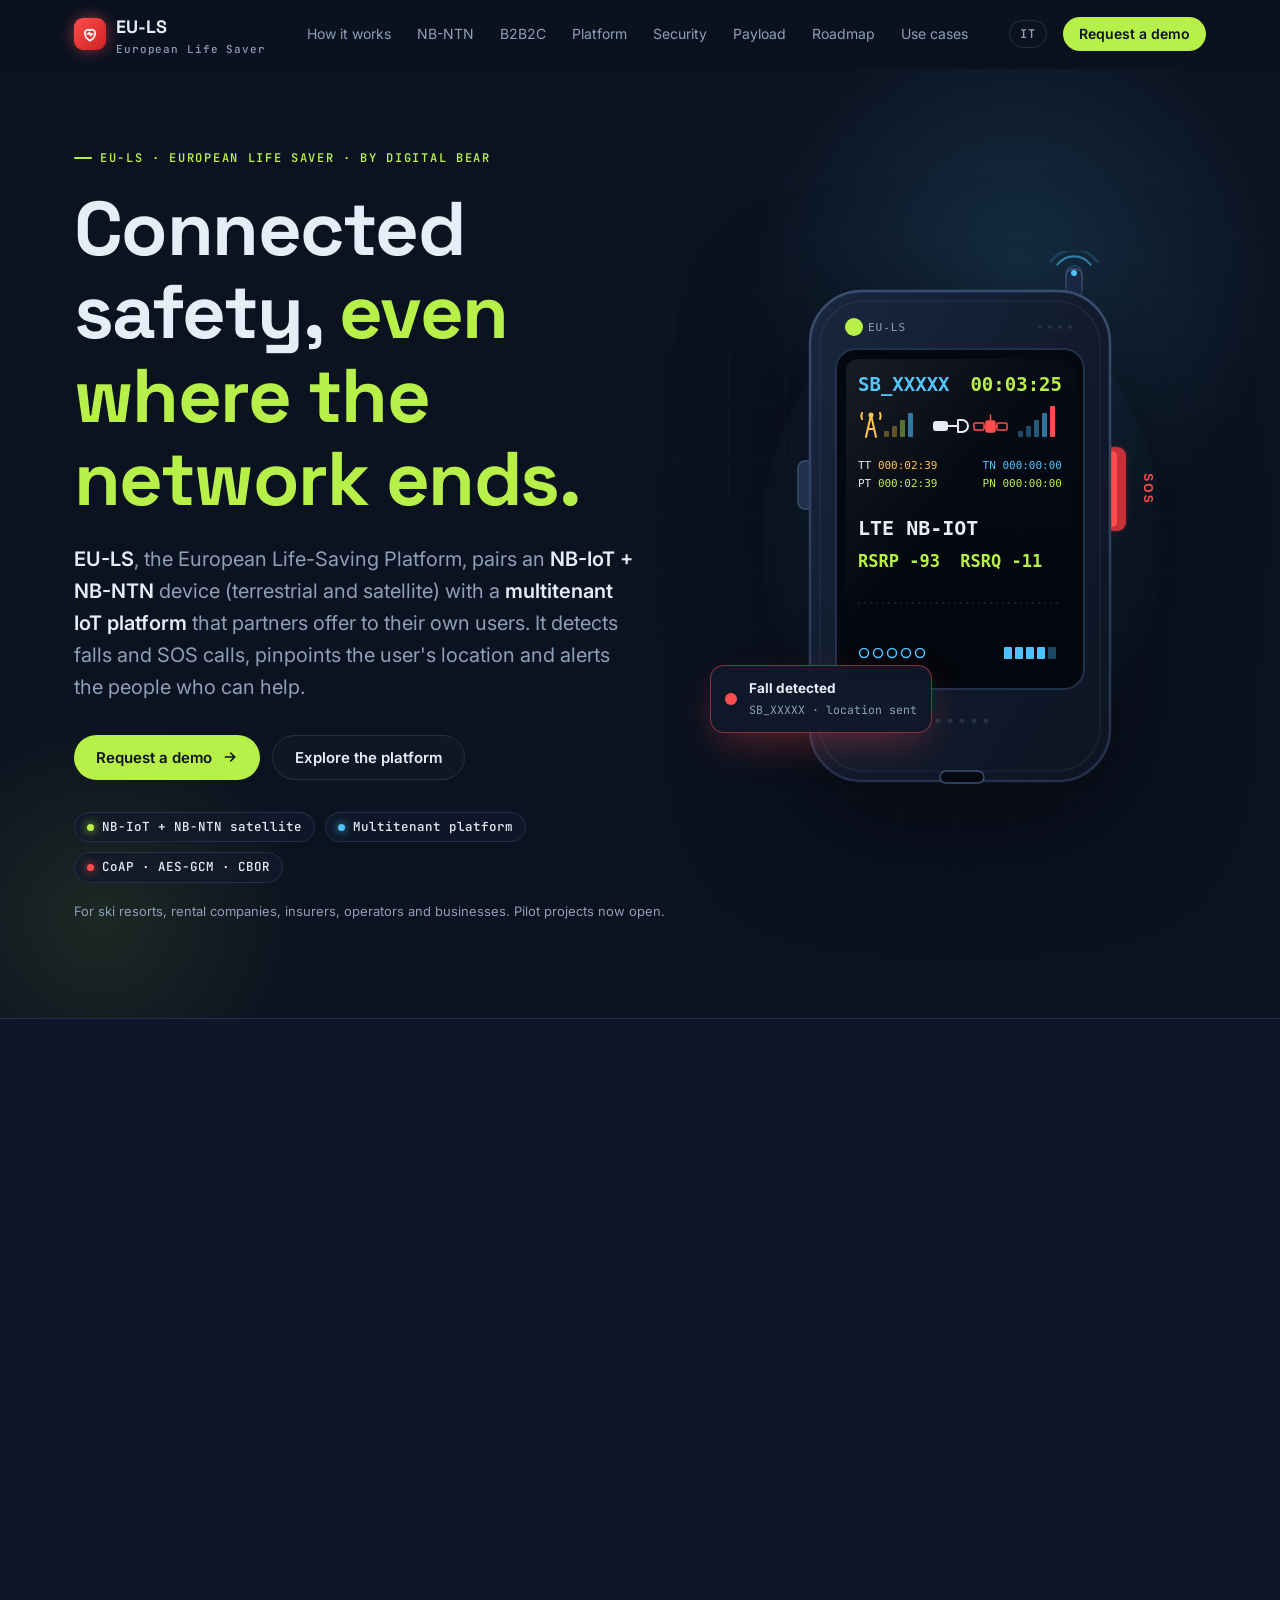
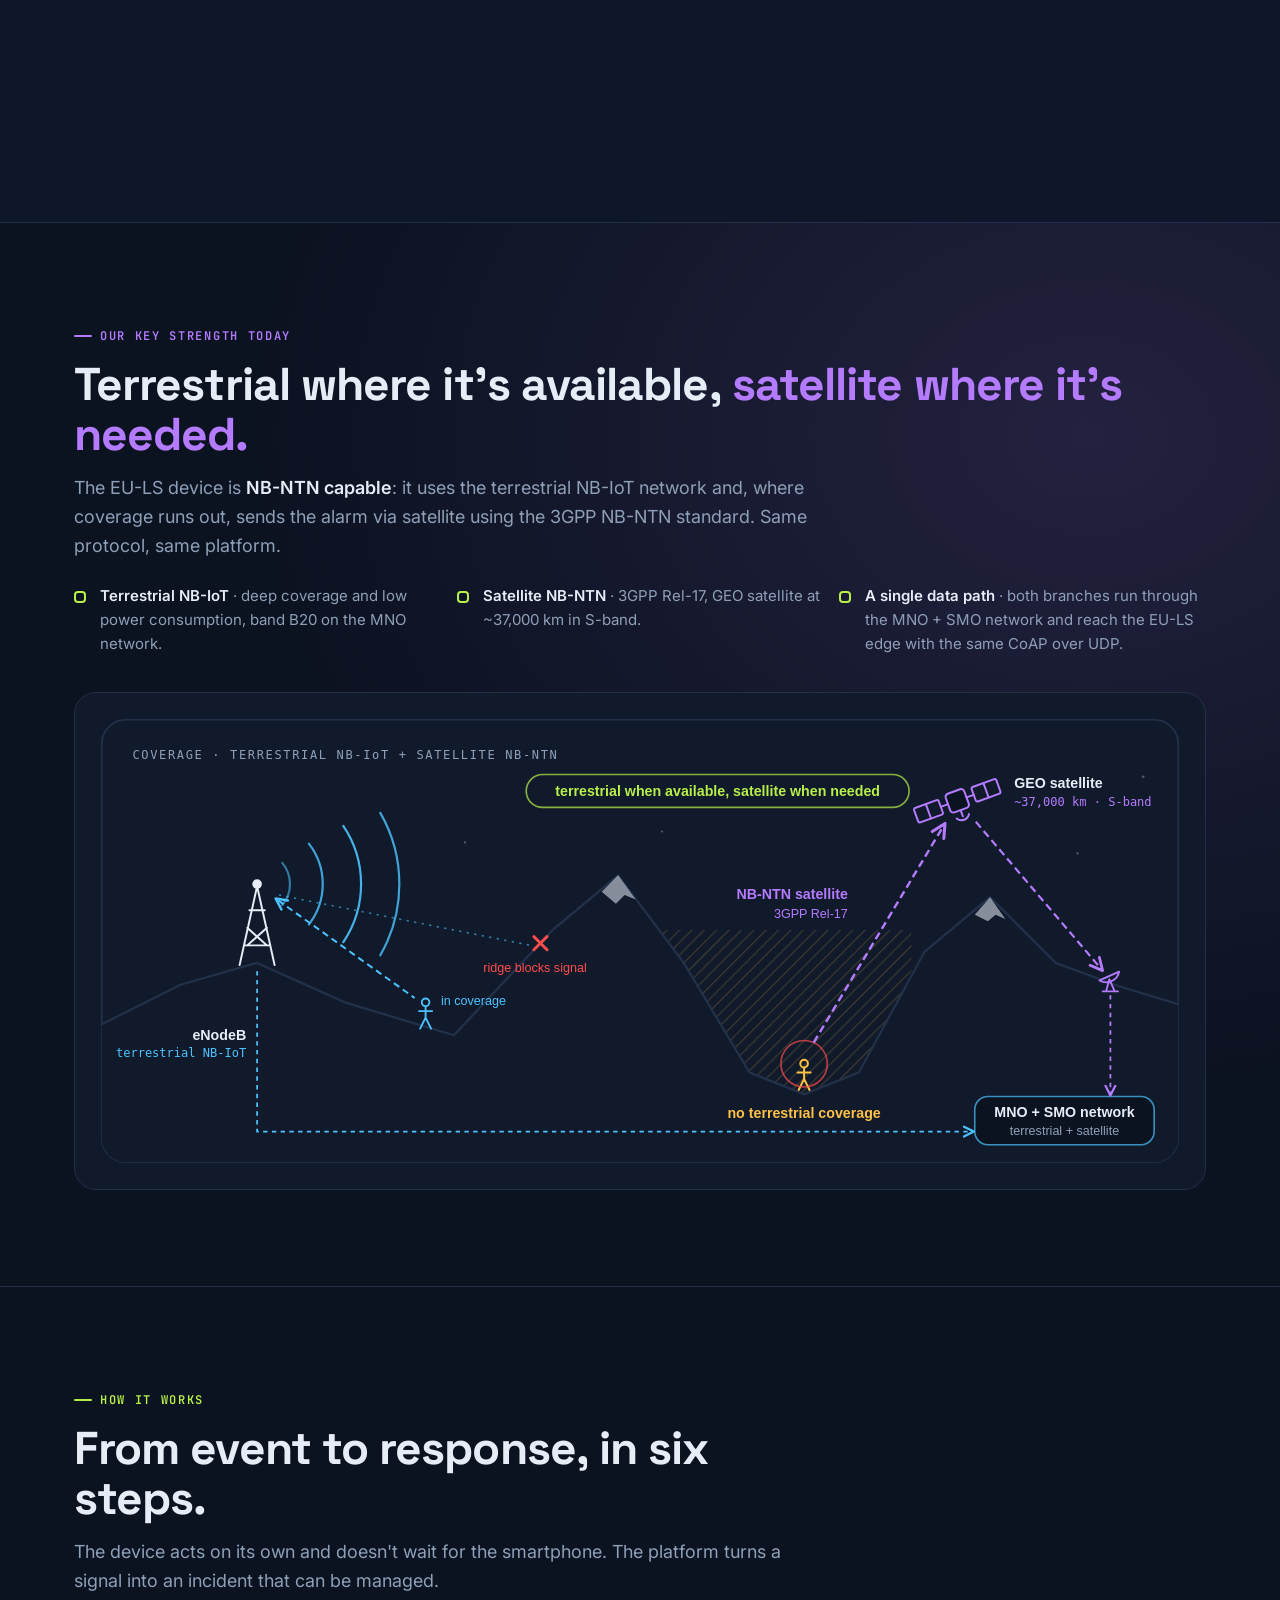
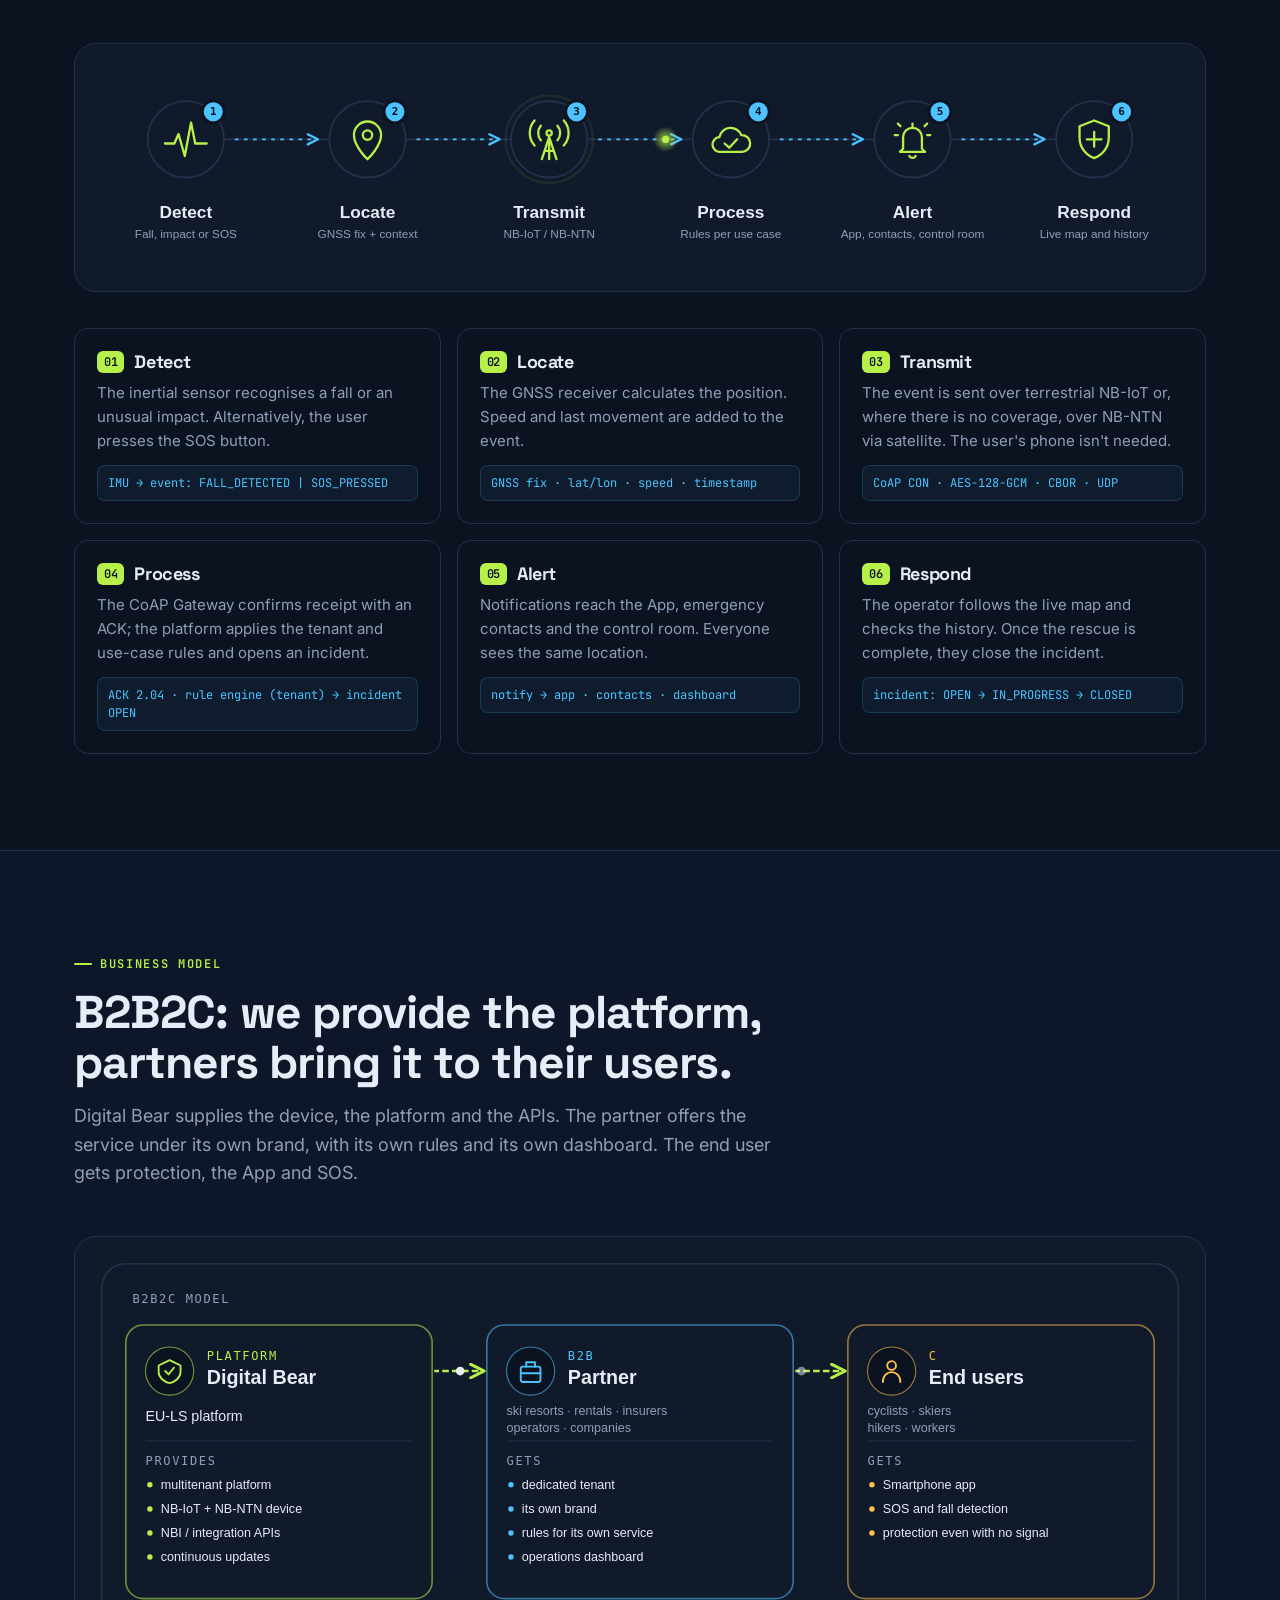
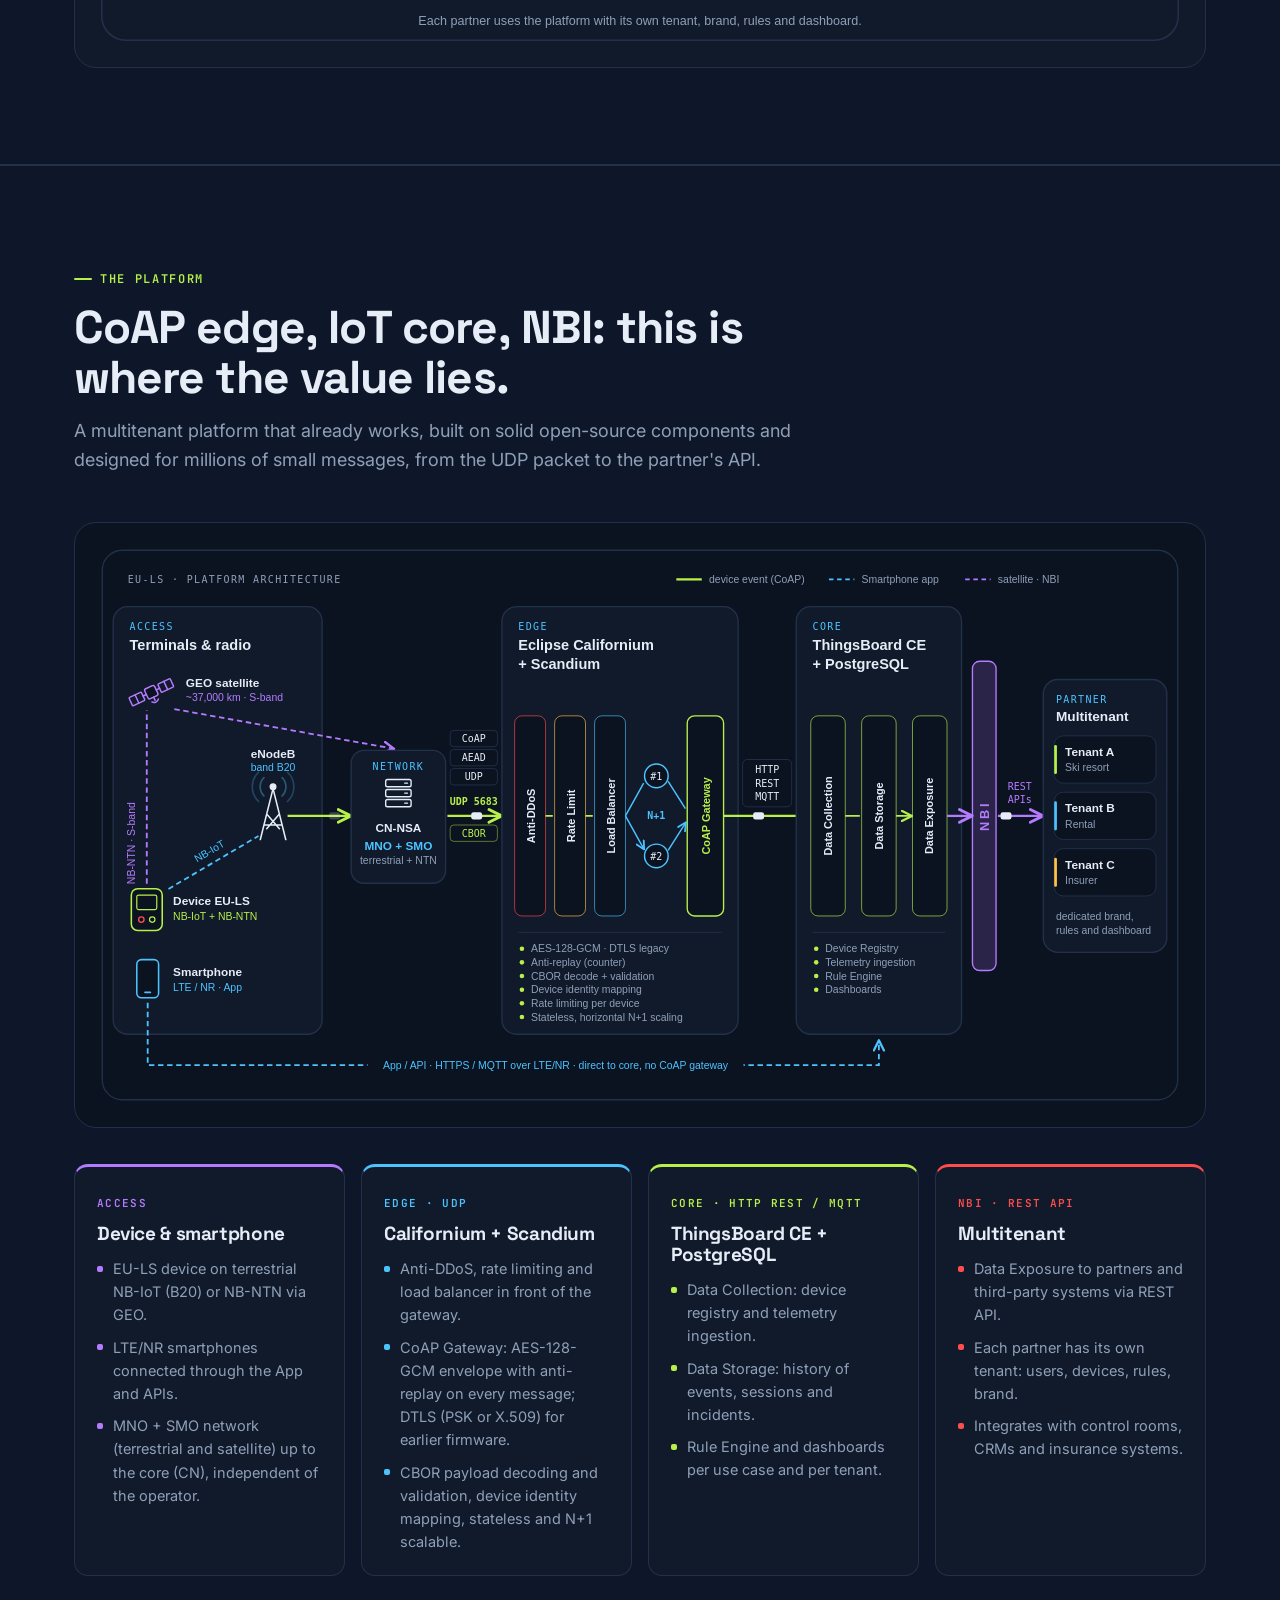
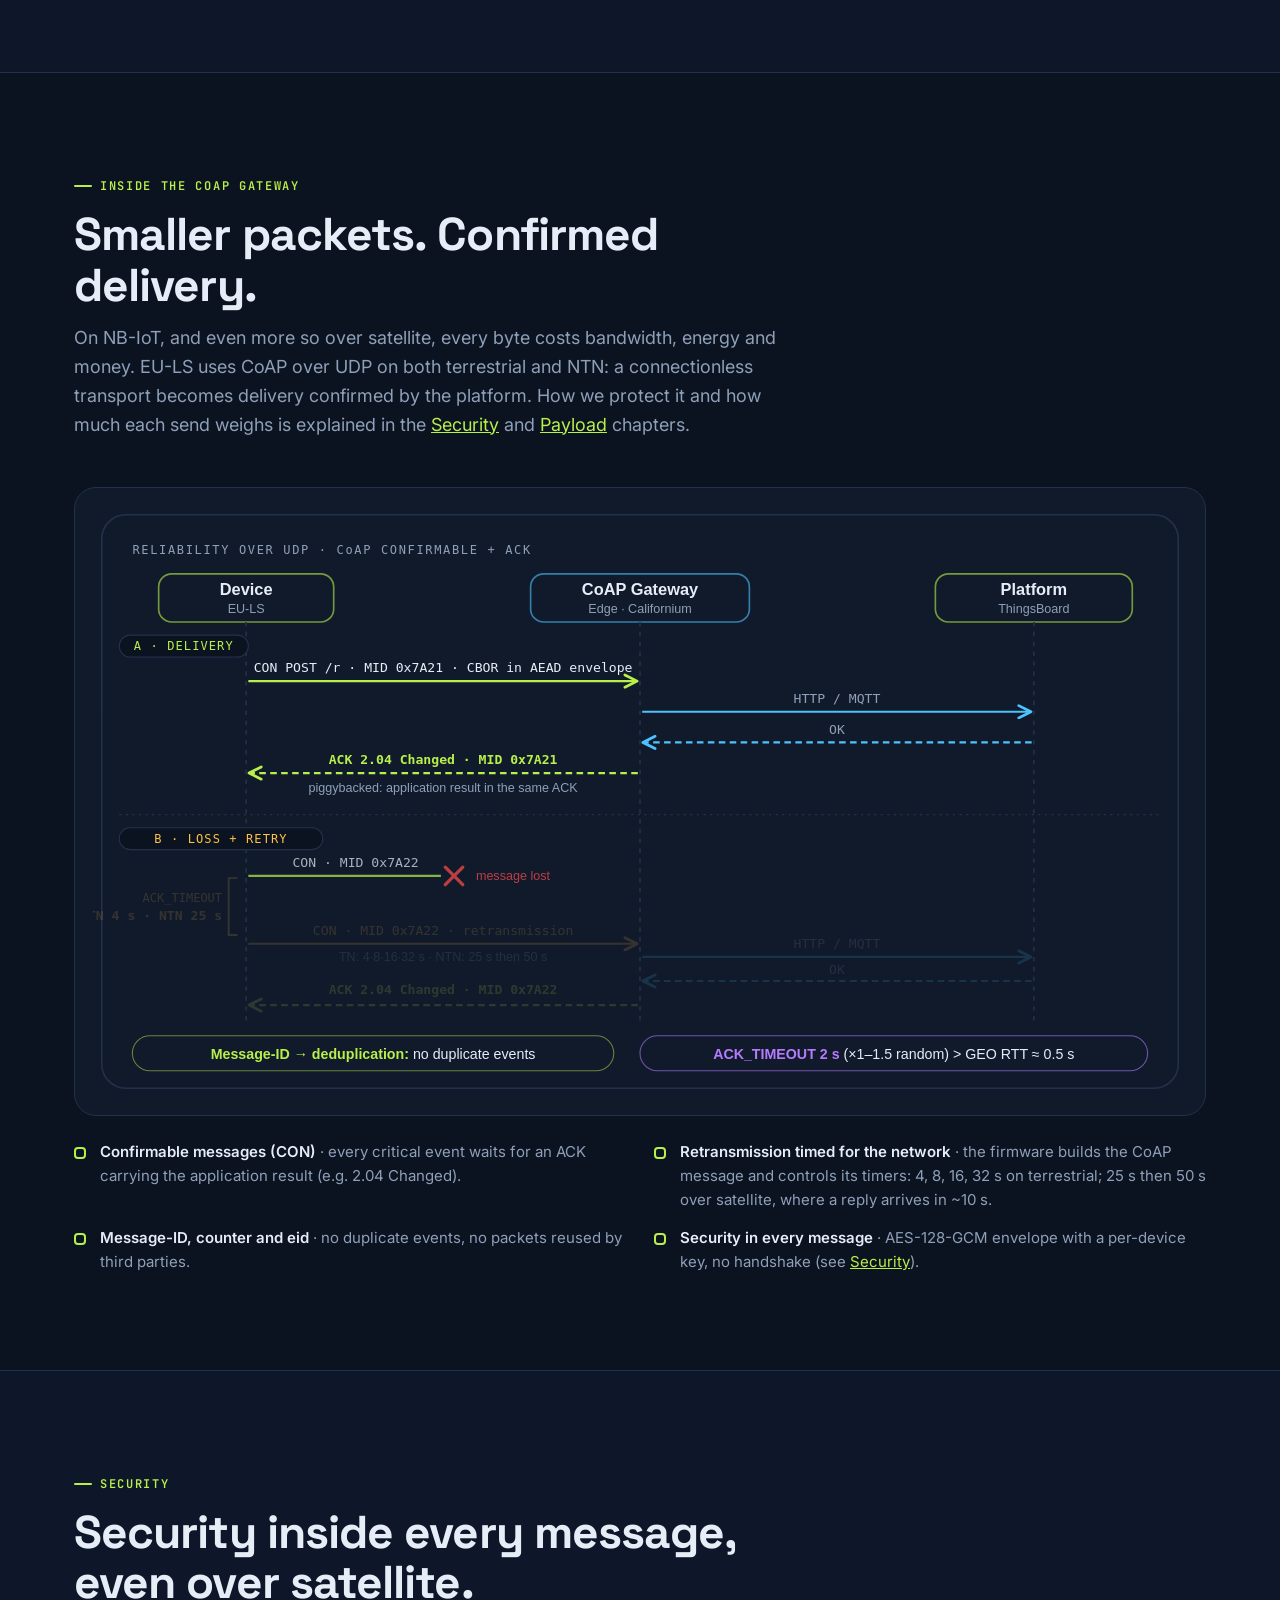
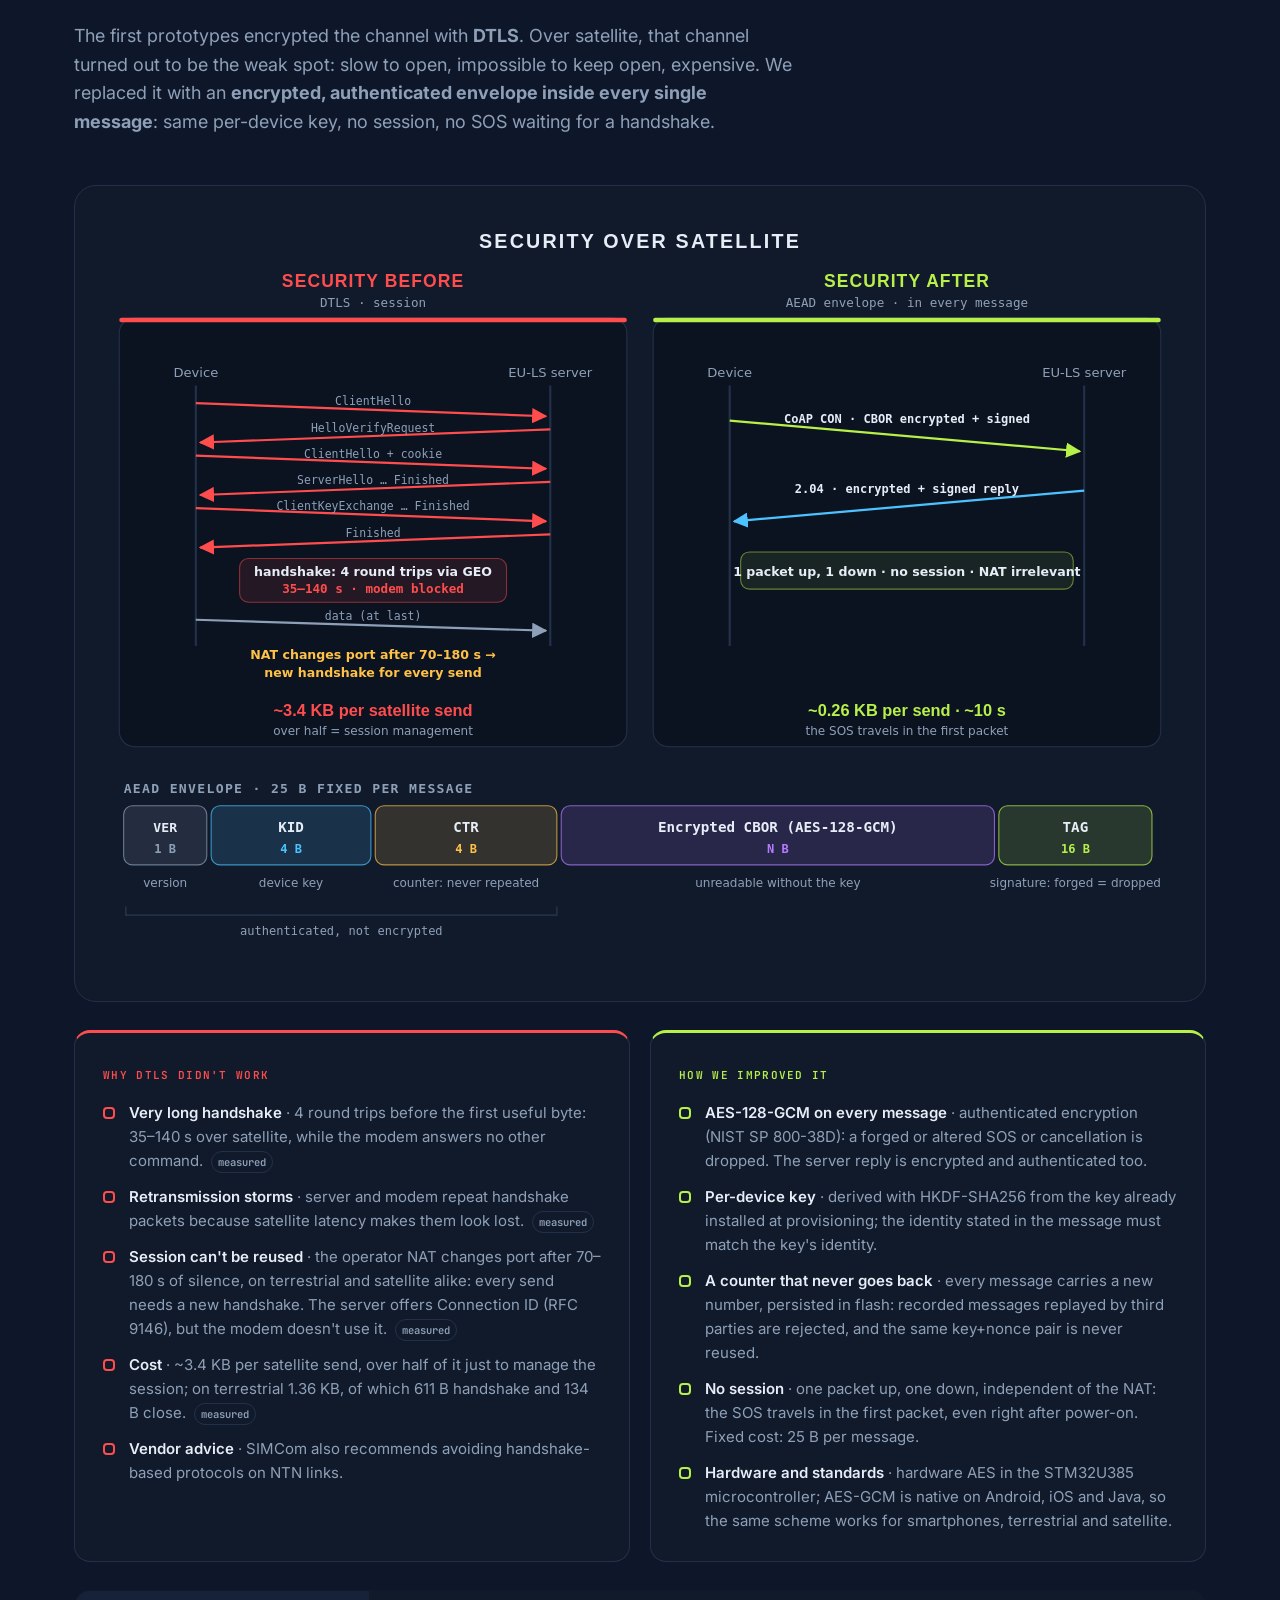
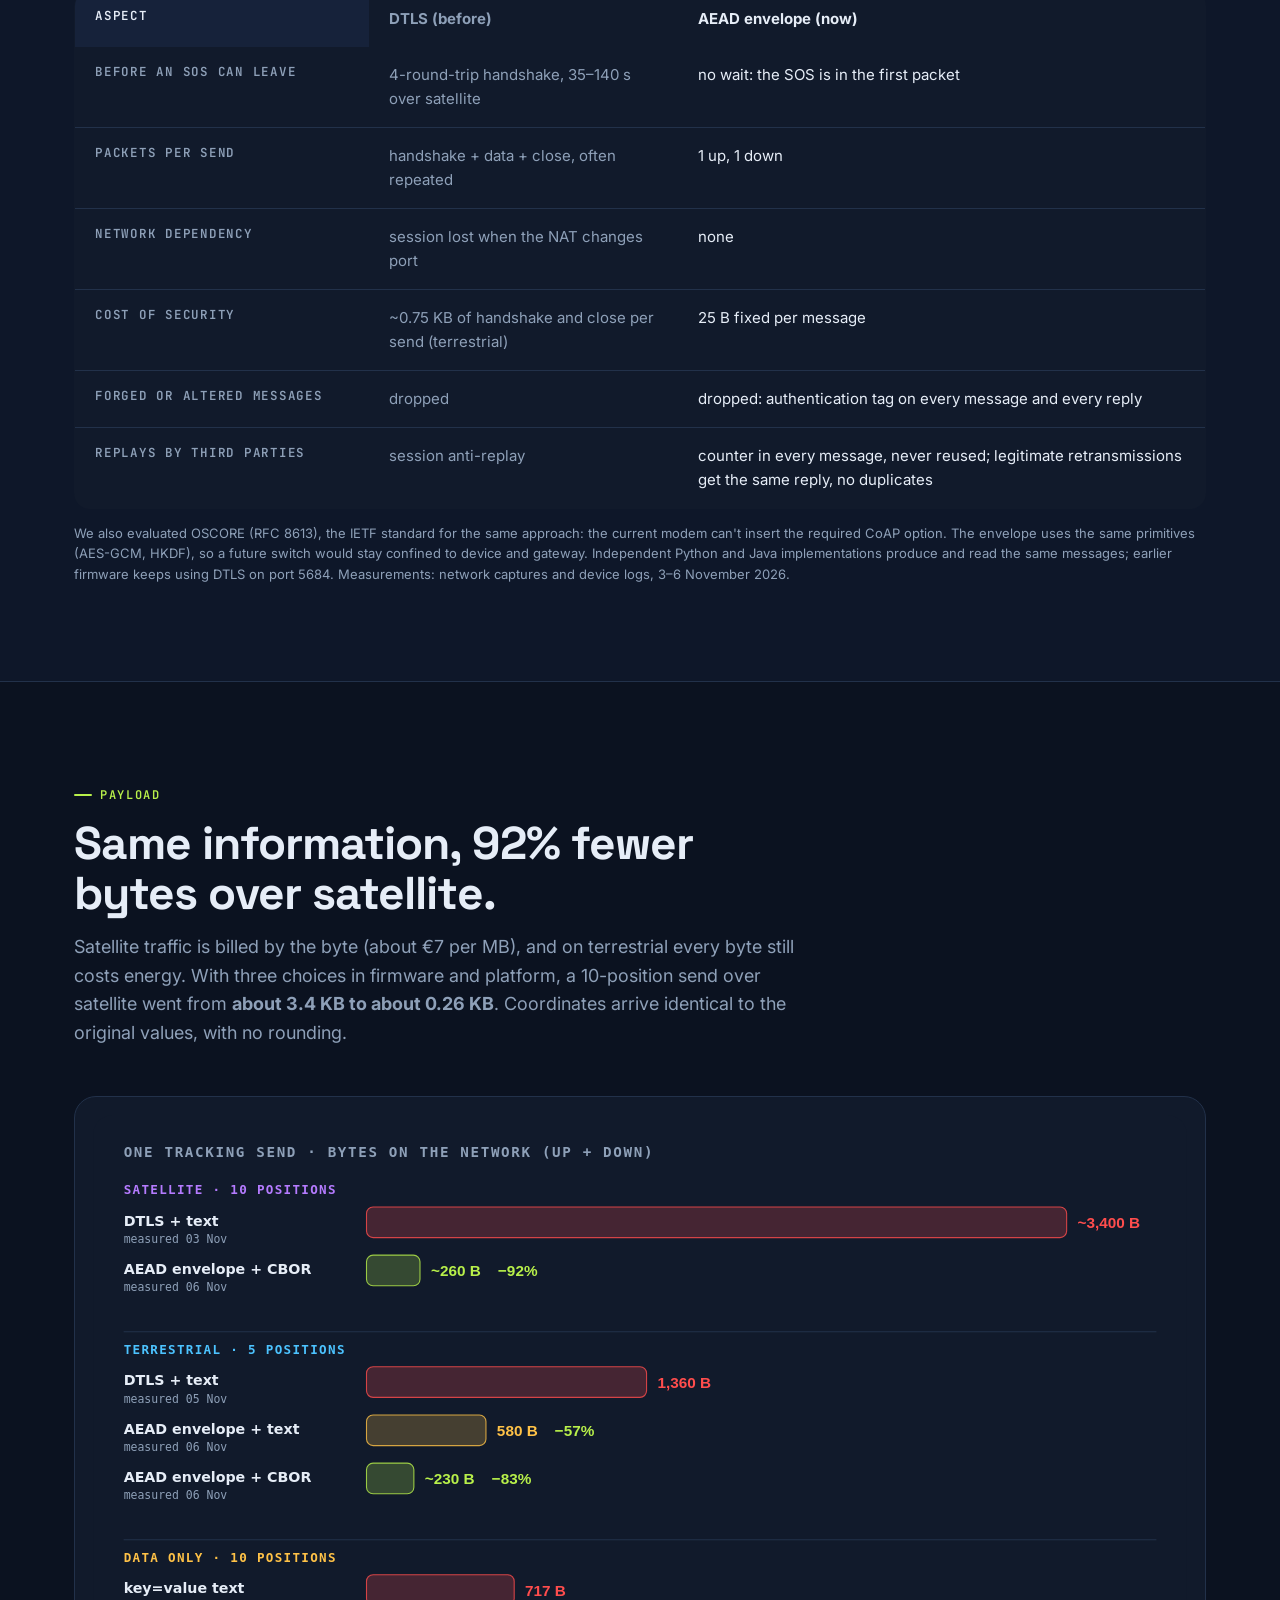
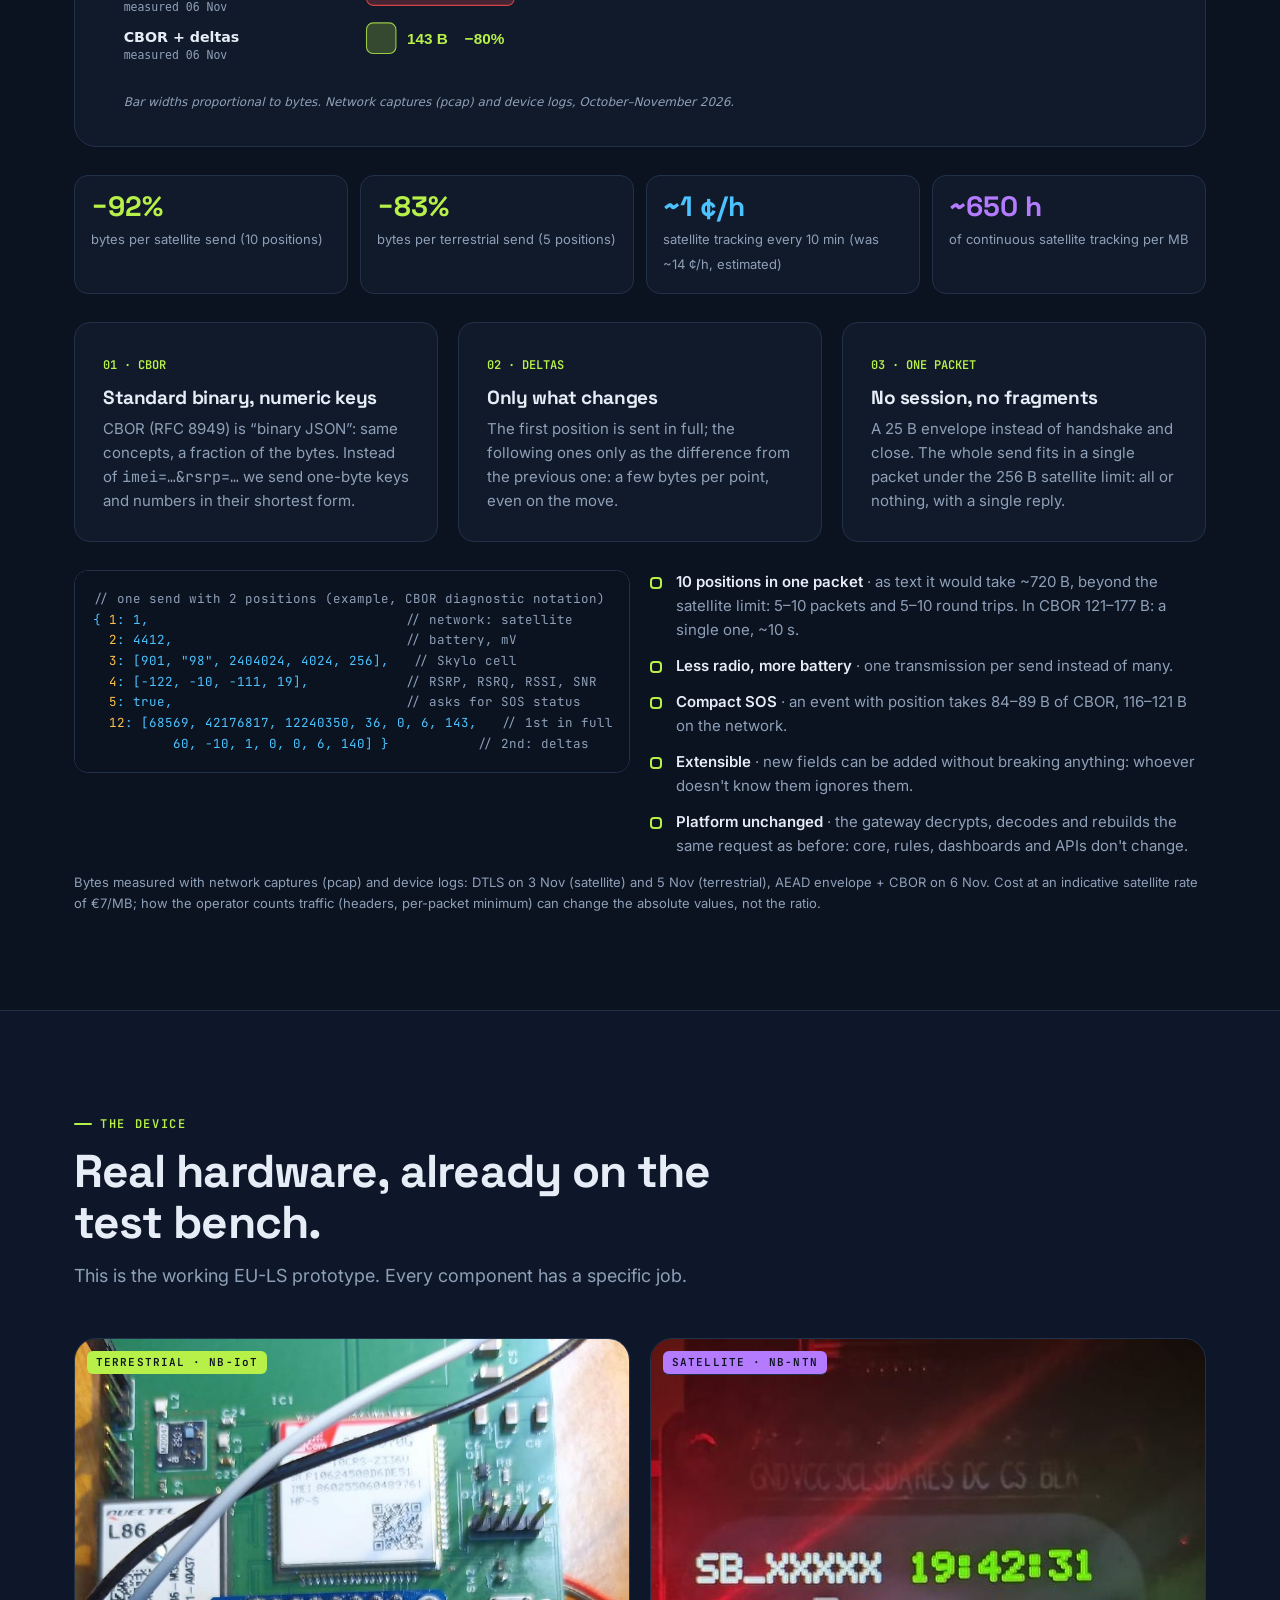
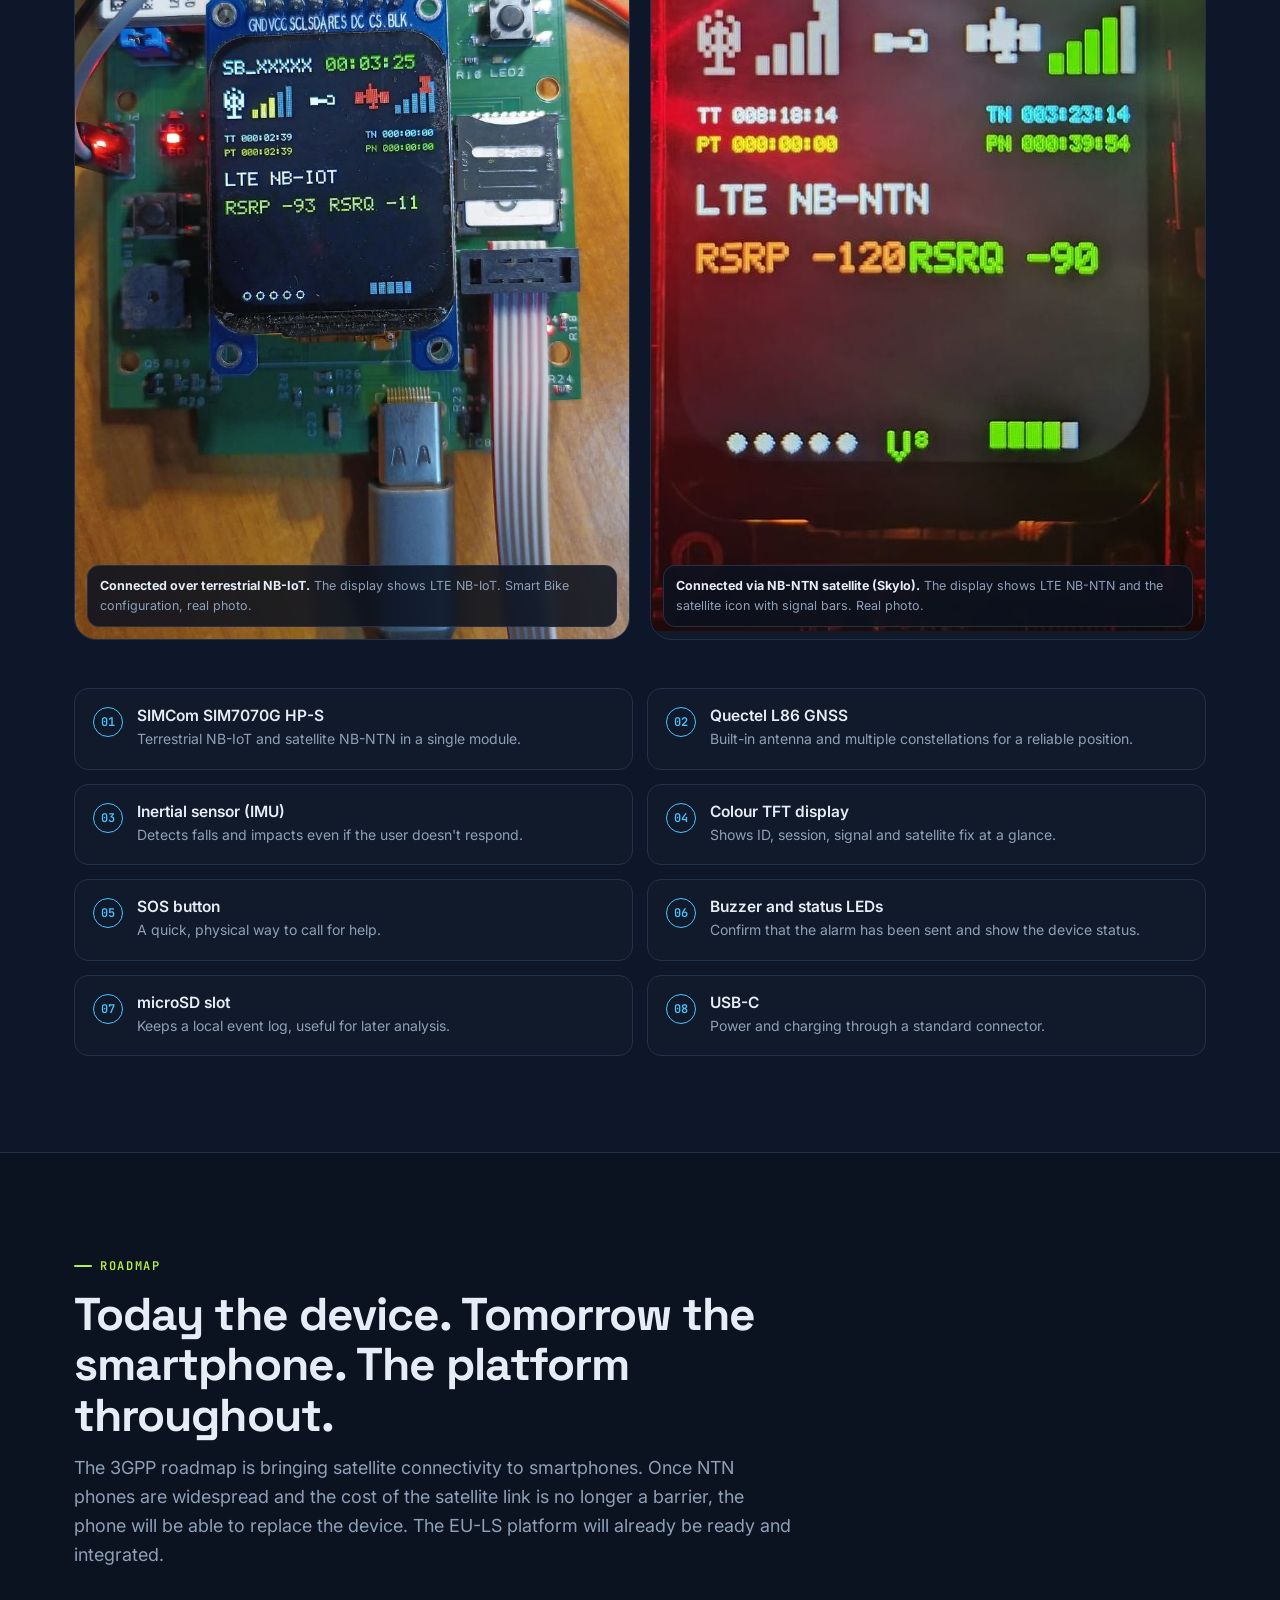
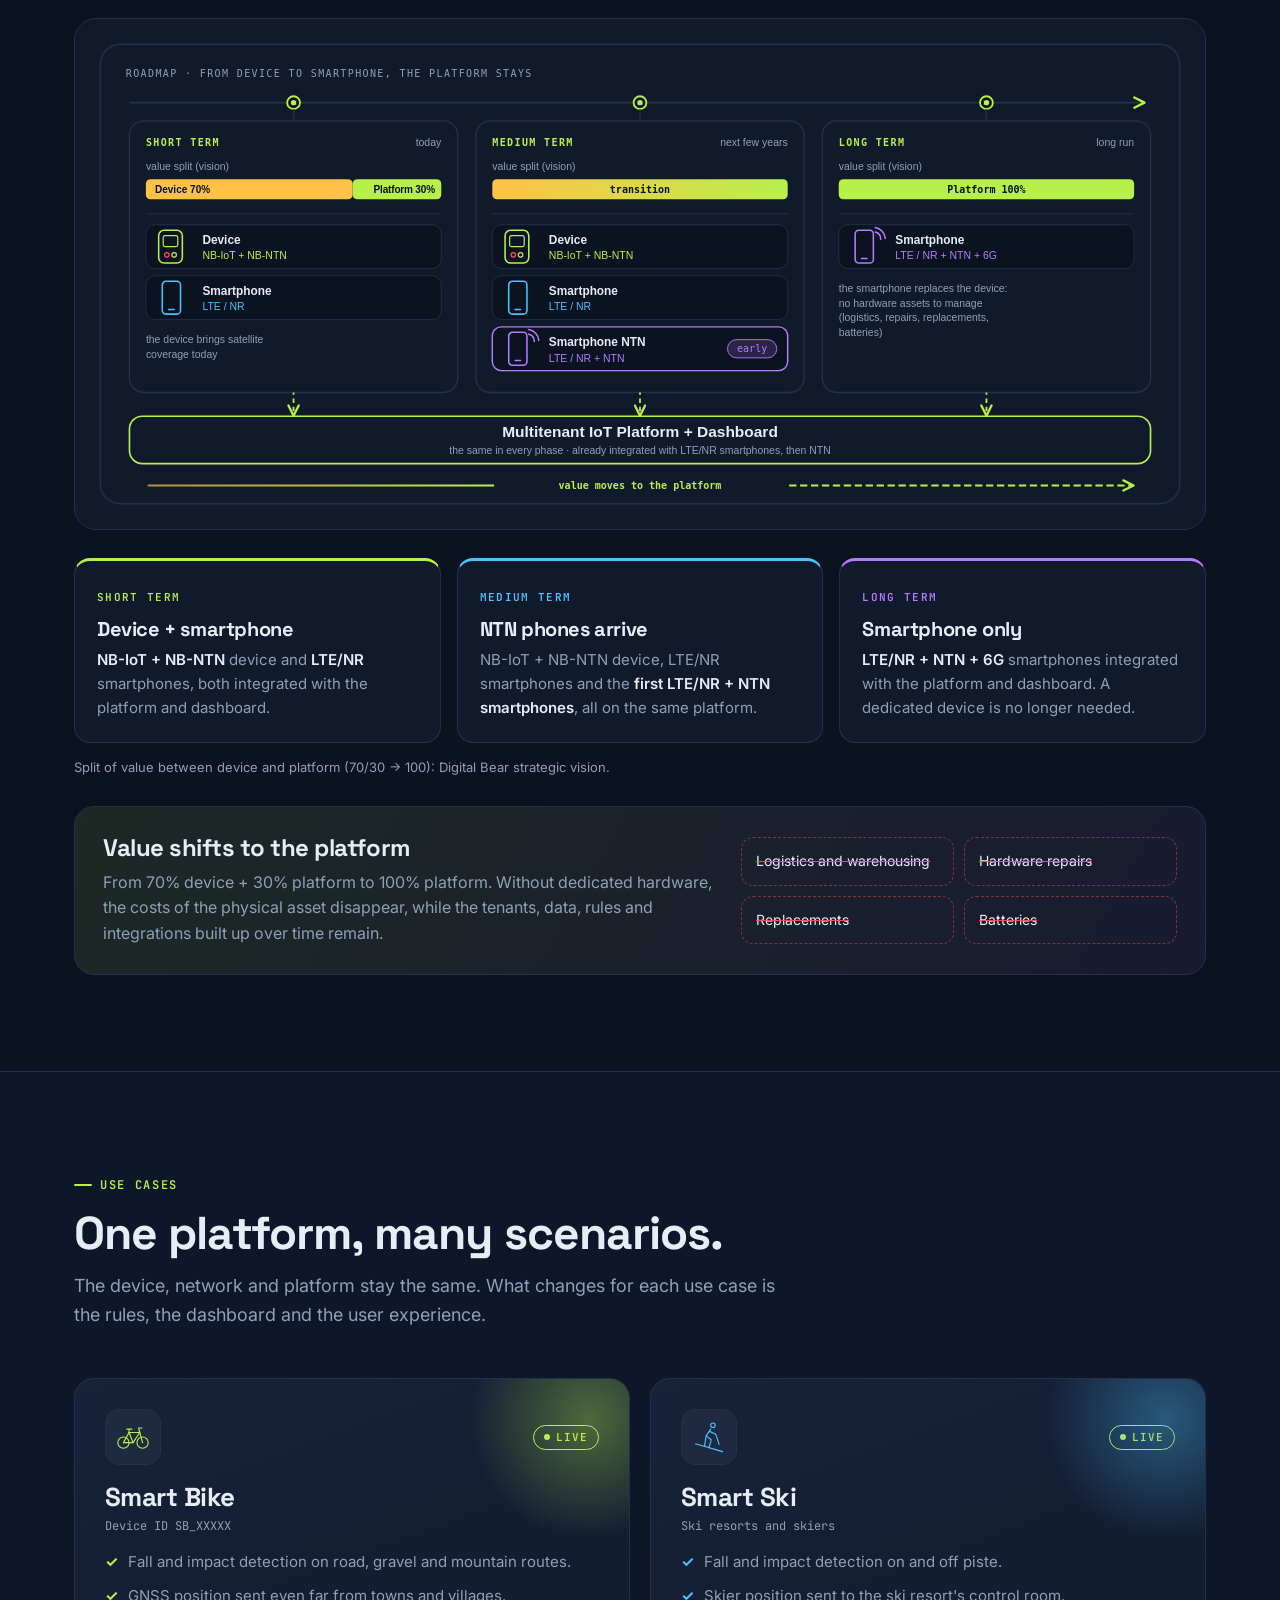
==== commit be84a2a7: "Lifesaver: foto TN e NTN, schema piattaforma con busta AEAD e CBOR, titoli figura Sicurezza - Schema" ====
--- a/lifesaver/en/index.html
+++ b/lifesaver/en/index.html
@@ -306,6 +306,11 @@
 .kpis4{grid-template-columns:repeat(4,1fr)}
 @media (max-width:900px){.kpis4{grid-template-columns:repeat(2,1fr)}}
 @media (max-width:560px){.kpis4{grid-template-columns:1fr}}
+.device-grid.v2{grid-template-columns:1fr}
+.photo-pair{display:grid;grid-template-columns:1fr 1fr;gap:20px}
+@media (max-width:640px){.photo-pair{grid-template-columns:1fr}}
+.photo-pair .photo{max-width:none;margin:0}
+.photo .tag.ntn{background:var(--violet)}
 /* reveal */
 .reveal{opacity:0;transform:translateY(18px);transition:opacity .7s ease,transform .7s ease}
 .reveal.in{opacity:1;transform:none}
@@ -460,7 +465,7 @@
       <p>A multitenant platform that already works, built on solid open-source components and designed for millions of small messages, from the UDP packet to the partner's API.</p>
     </div>
     <div class="arch-figure reveal">
-      <img src="svg/platform.svg" alt="Platform architecture: terrestrial and satellite access, MNO + SMO network, Eclipse Californium and Scandium edge with anti-DDoS, rate limiting, load balancer and CoAP gateway (AES-GCM envelope, DTLS for earlier firmware), ThingsBoard CE core with PostgreSQL, NBI with REST API to the tenants" width="1200" height="620">
+      <img src="svg/platform.svg?v=20261107" alt="Platform architecture: terrestrial and satellite access, MNO + SMO network, Eclipse Californium and Scandium edge with anti-DDoS, rate limiting, load balancer and CoAP gateway (AES-GCM envelope, DTLS for earlier firmware), ThingsBoard CE core with PostgreSQL, NBI with REST API to the tenants" width="1200" height="620">
     </div>
     <p class="scroll-hint">← scroll the diagram →</p>
     <div class="layers">
@@ -494,7 +499,7 @@
     </div>
     <div class="coap-grid">
             <div class="reveal">
-        <figure class="fig"><img src="svg/coap-ack.svg" alt="CoAP sequence: Confirmable message from the device, forwarded to the platform, ACK 2.04 Changed; if lost, retransmission with exponential backoff and deduplication via Message-ID" width="1000" height="540"></figure>
+        <figure class="fig"><img src="svg/coap-ack.svg?v=20261107" alt="CoAP sequence: Confirmable message from the device, forwarded to the platform, ACK 2.04 Changed; if lost, retransmission with exponential backoff and deduplication via Message-ID" width="1000" height="540"></figure>
         <ul class="ticks">
           <li><b>Confirmable messages (CON)</b> · every critical event waits for an ACK carrying the application result (e.g. 2.04 Changed).</li>
           <li><b>Retransmission timed for the network</b> · the firmware builds the CoAP message and controls its timers: 4, 8, 16, 32 s on terrestrial; 25 s then 50 s over satellite, where a reply arrives in ~10 s.</li>
@@ -513,7 +518,7 @@
       <h2>Security inside every message, even over satellite.</h2>
       <p>The first prototypes encrypted the channel with <b>DTLS</b>. Over satellite, that channel turned out to be the weak spot: slow to open, impossible to keep open, expensive. We replaced it with an <b>encrypted, authenticated envelope inside every single message</b>: same per-device key, no session, no SOS waiting for a handshake.</p>
     </div>
-    <figure class="fig wide reveal"><img src="svg/security-aead.svg" alt="Comparison: DTLS needs 4 handshake round trips over satellite (35-140 seconds, modem blocked) and the session is lost when the NAT changes port after 70-180 seconds, about 3.4 KB per send; the AEAD envelope uses one packet up and one down, about 0.26 KB and 10 seconds. Envelope layout: version 1 byte, KID 4 bytes, counter 4 bytes, CBOR encrypted with AES-128-GCM, 16-byte tag" width="1000" height="668"></figure>
+    <figure class="fig wide reveal"><img src="svg/security-aead.svg?v=20261107" alt="Comparison: DTLS needs 4 handshake round trips over satellite (35-140 seconds, modem blocked) and the session is lost when the NAT changes port after 70-180 seconds, about 3.4 KB per send; the AEAD envelope uses one packet up and one down, about 0.26 KB and 10 seconds. Envelope layout: version 1 byte, KID 4 bytes, counter 4 bytes, CBOR encrypted with AES-128-GCM, 16-byte tag" width="1000" height="712"></figure>
     <div class="two-col">
       <div class="card top bad reveal" style="--c:var(--red)"><span class="lvl">WHY DTLS DIDN'T WORK</span>
         <ul class="ticks">
@@ -555,7 +560,7 @@
       <h2>Same information, 92% fewer bytes over satellite.</h2>
       <p>Satellite traffic is billed by the byte (about €7 per MB), and on terrestrial every byte still costs energy. With three choices in firmware and platform, a 10-position send over satellite went from <b>about 3.4 KB to about 0.26 KB</b>. Coordinates arrive identical to the original values, with no rounding.</p>
     </div>
-    <figure class="fig wide reveal"><img src="svg/payload-savings.svg" alt="Network bytes for one tracking send: over satellite with 10 positions from about 3,400 bytes with DTLS and text to about 260 bytes with AEAD envelope and CBOR, minus 92 percent; on terrestrial with 5 positions from 1,360 to 580 bytes by removing DTLS and to about 230 bytes with CBOR, minus 83 percent; data only for 10 positions from 717 bytes of text to 143 bytes of CBOR, minus 80 percent" width="1000" height="560"></figure>
+    <figure class="fig wide reveal"><img src="svg/payload-savings.svg?v=20261107" alt="Network bytes for one tracking send: over satellite with 10 positions from about 3,400 bytes with DTLS and text to about 260 bytes with AEAD envelope and CBOR, minus 92 percent; on terrestrial with 5 positions from 1,360 to 580 bytes by removing DTLS and to about 230 bytes with CBOR, minus 83 percent; data only for 10 positions from 717 bytes of text to 143 bytes of CBOR, minus 80 percent" width="1000" height="560"></figure>
     <div class="kpis kpis4 reveal">
       <div class="kpi"><b>−92%</b><span>bytes per satellite send (10 positions)</span></div>
       <div class="kpi"><b>−83%</b><span>bytes per terrestrial send (5 positions)</span></div>
@@ -595,12 +600,19 @@
       <h2>Real hardware, already on the test bench.</h2>
       <p>This is the working EU-LS prototype. Every component has a specific job.</p>
     </div>
-    <div class="device-grid">
-      <figure class="photo reveal" style="margin:0 auto">
-        <span class="tag">REAL PROTOTYPE</span>
-        <img src="../assets/device-prototype.jpg" alt="Photo of the EU-LS prototype: board with SIMCom SIM7070G HP-S module (NB-IoT + NB-NTN), Quectel L86 GNSS, TFT display showing LTE NB-IoT status, buttons and microSD slot" width="844" height="900">
-        <figcaption><b>EU-LS prototype, Smart Bike configuration.</b> A real photo, not a render.</figcaption>
+    <div class="device-grid v2">
+      <div class="photo-pair">
+      <figure class="photo reveal">
+        <span class="tag">TERRESTRIAL · NB-IoT</span>
+        <img src="../assets/device-prototype.jpg" alt="Photo of the EU-LS prototype connected over terrestrial NB-IoT: board with SIMCom SIM7070G HP-S module, Quectel L86 GNSS, TFT display showing LTE NB-IoT status" width="844" height="900">
+        <figcaption><b>Connected over terrestrial NB-IoT.</b> The display shows LTE NB-IoT. Smart Bike configuration, real photo.</figcaption>
       </figure>
+      <figure class="photo reveal">
+        <span class="tag ntn">SATELLITE · NB-NTN</span>
+        <img src="../assets/device-ntn.jpg" alt="Photo of the EU-LS prototype connected via satellite: the display shows LTE NB-NTN, satellite icon with four bars, RSRP -120 dBm" width="844" height="892">
+        <figcaption><b>Connected via NB-NTN satellite (Skylo).</b> The display shows LTE NB-NTN and the satellite icon with signal bars. Real photo.</figcaption>
+      </figure>
+      </div>
       <div class="callouts">
         <div class="callout reveal"><span class="n">01</span><div><h3>SIMCom SIM7070G HP-S</h3><p>Terrestrial NB-IoT and satellite NB-NTN in a single module.</p></div></div>
         <div class="callout reveal"><span class="n">02</span><div><h3>Quectel L86 GNSS</h3><p>Built-in antenna and multiple constellations for a reliable position.</p></div></div>
